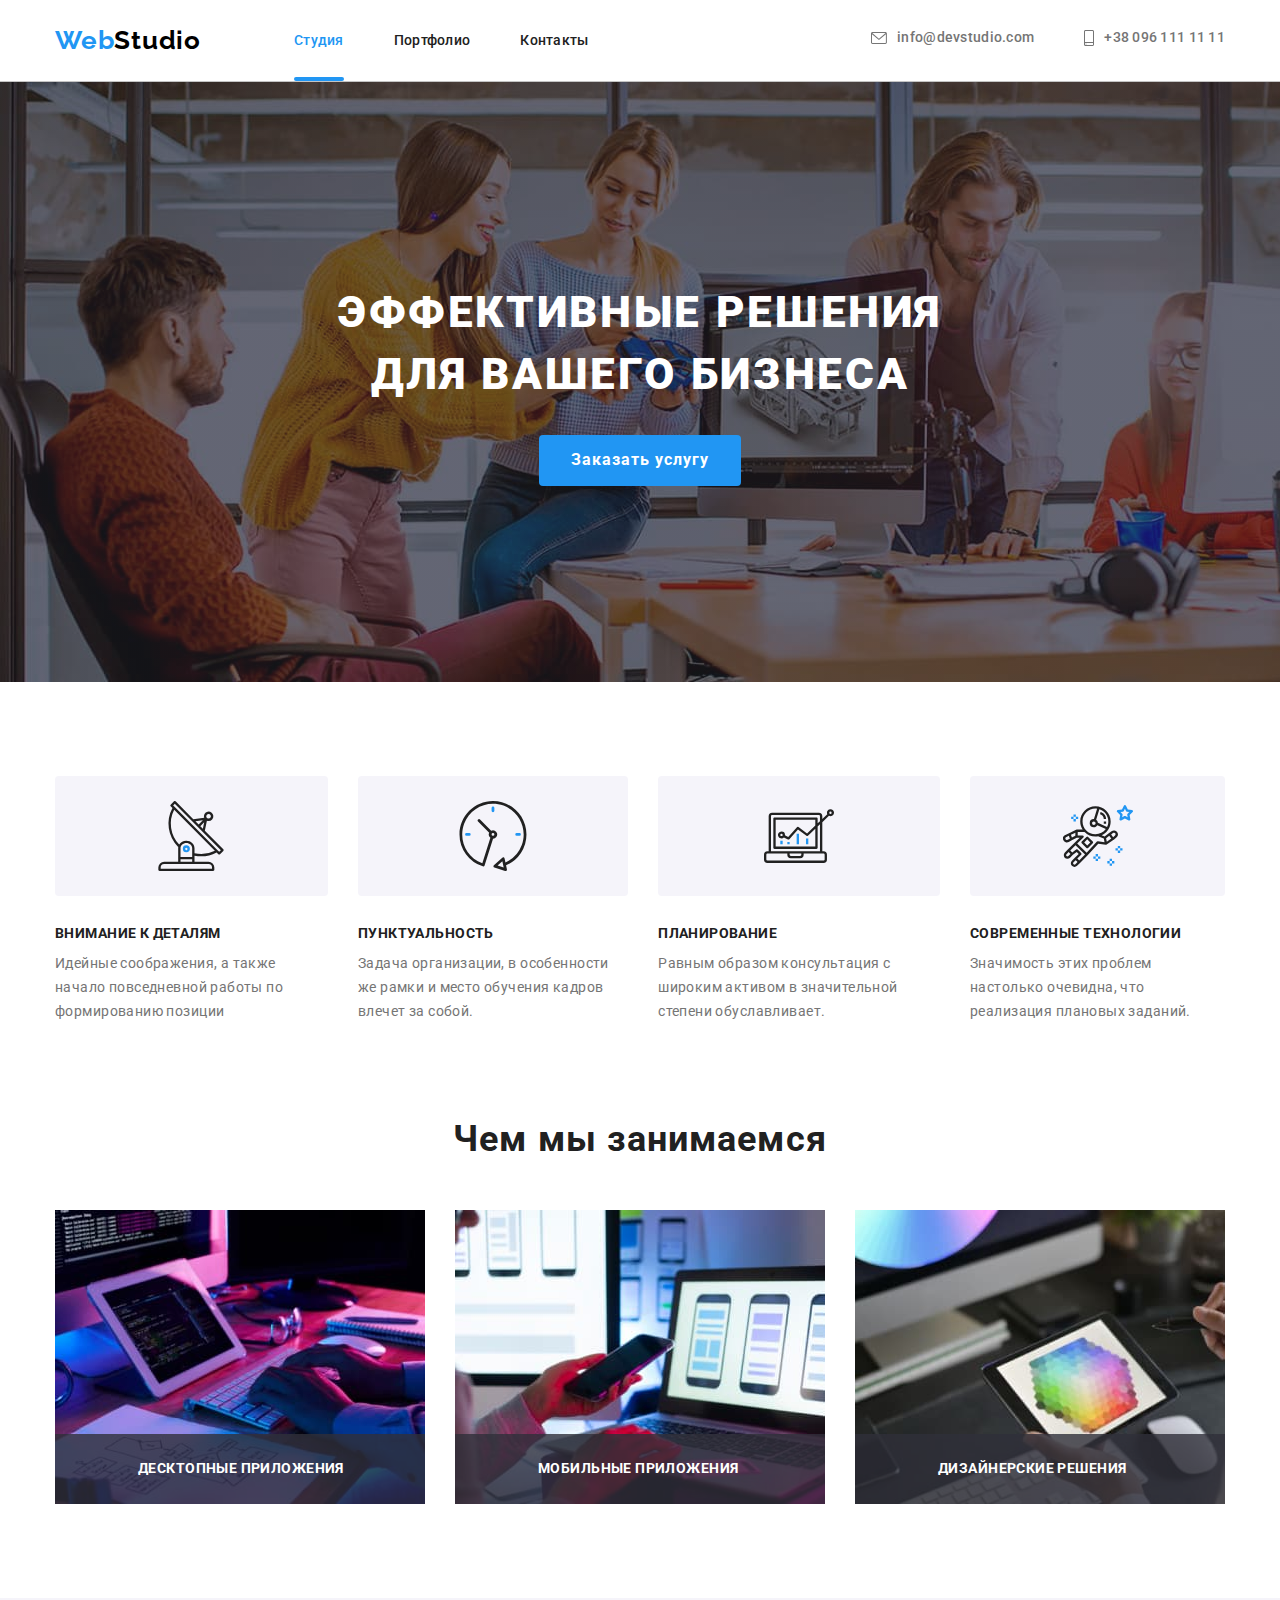
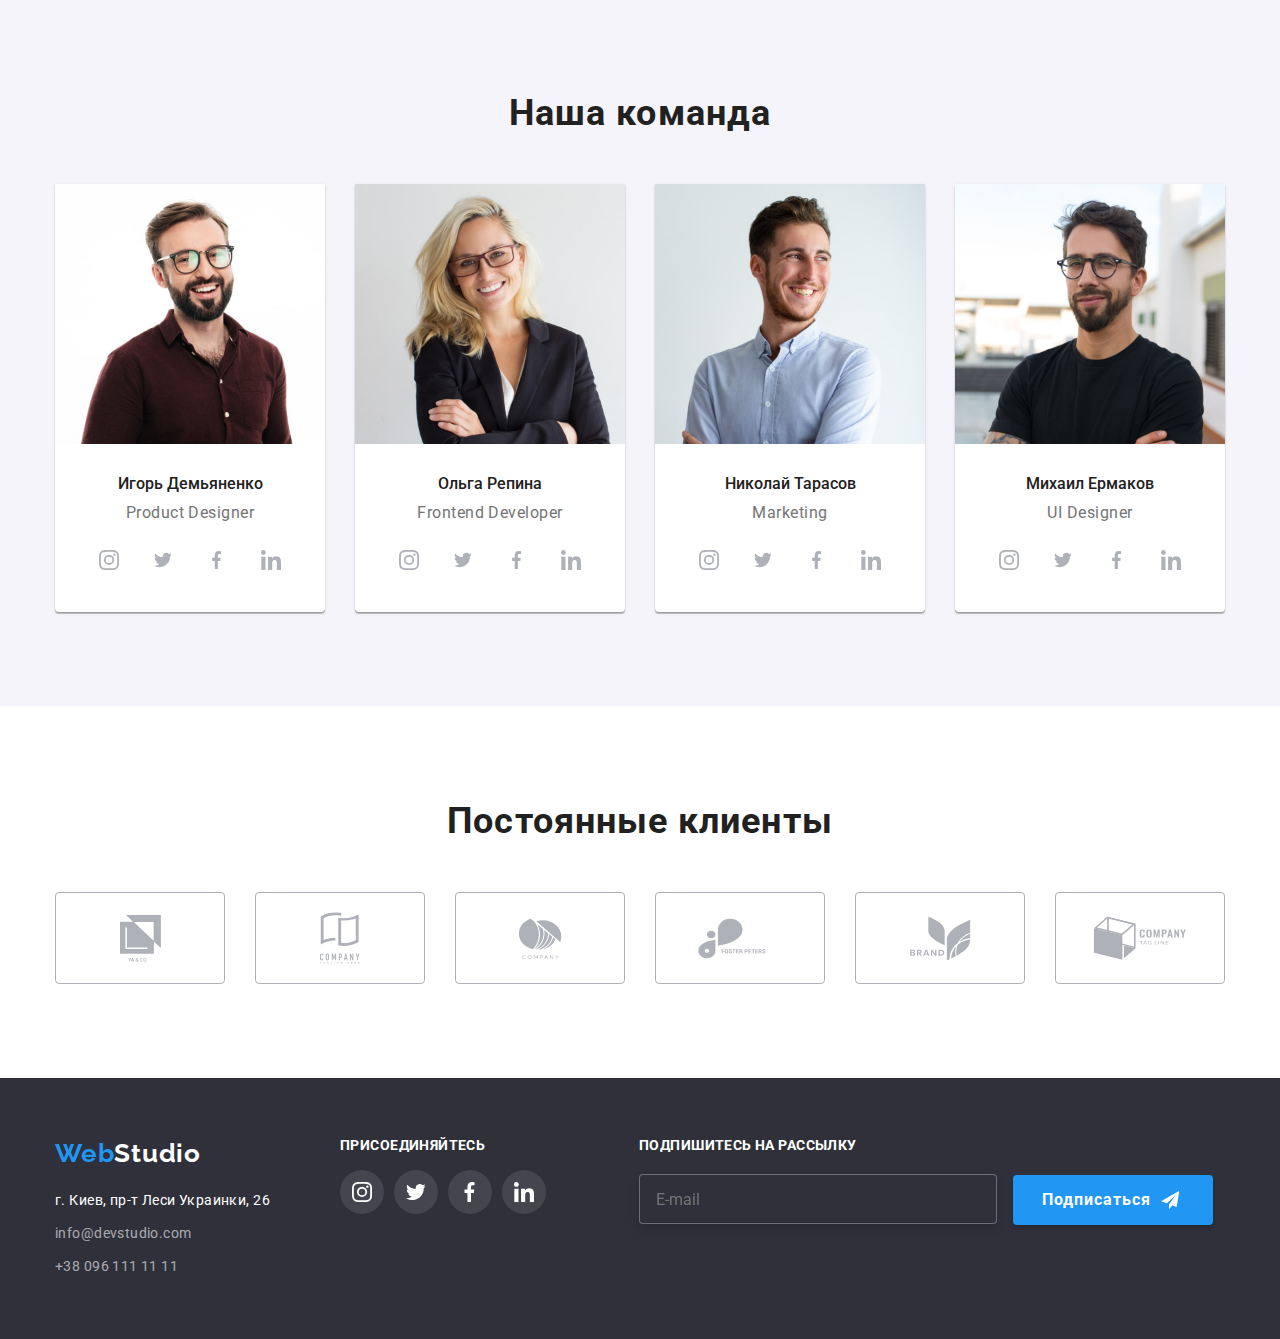
==== index.html @ 7c40c15c "1" ====
<!DOCTYPE html>
<html lang="ru">
  <head>
    <meta charset="UTF-8" />
    <meta http-equiv="X-UA-Compatible" content="IE=edge" />
    <meta name="viewport" content="width=device-width, initial-scale=1.0" />
    <title>WebStudio</title>
    <link rel="preconnect" href="https://fonts.googleapis.com" />
    <link rel="preconnect" href="https://fonts.gstatic.com" crossorigin />
    <link
      href="https://fonts.googleapis.com/css2?family=Montserrat:wght@400;700&family=Raleway:wght@700&family=Roboto:wght@400;500;700;900&display=swap"
      rel="stylesheet"
    />
    <link
      rel="stylesheet"
      href="https://cdnjs.cloudflare.com/ajax/libs/modern-normalize/1.1.0/modern-normalize.min.css"
    />
    <link rel="stylesheet" href="./css/main.min.css" />
  </head>
  <body>
    <header class="header">
      <div class="container nav">
        <nav class="header-nav">
          <a class="header__logotype link" href="./"><span class="header__logo">Web</span>Studio</a>
          <ul class="header-nav__list list">
            <li class="header-nav__item">
              <a class="header-nav__link link underline" href="">Студия</a>
            </li>
            <li class="header-nav__item">
              <a class="header-nav__link link" href="./portfolio.html">Портфолио</a>
            </li>
            <li class="header-nav__item">
              <a class="header-nav__link link" href="">Контакты</a>
            </li>
          </ul>
        </nav>
        <ul class="header__list list">
          <li class="header__item">
            <a class="header__contact link" href="mailto:info@devstudio.com">
              <svg class="header__icon-envelope">
                <use href="./images/icons.svg#envelope"></use>
              </svg>
              info@devstudio.com</a
            >
          </li>
          <li class="header__item">
            <a class="header__contact link" href="tel:+380961111111">
              <svg class="header__icon-smartphone">
                <use href="images/icons.svg#smartphone"></use>
              </svg>
              +38 096 111 11 11</a
            >
          </li>
        </ul>
      </div>
    </header>
    <main>
      <!-------------------hero--------------------->

      <section class="hero">
        <div class="container">
        <h1 class="hero__title">Эффективные решения <br />для вашего бизнеса</h1>
        <button class="hero__btn" data-modal-open type="button">Заказать услугу</button>
        </div>
      </section>
      <!-------------------features--------------------->

      <section class="features">
        <div class="container">
          <ul class="features__list list">
            <li class="features__item antenna-icon">
              <h3 class="features__title">Внимание к деталям</h3>
              <p class="features__text">
                Идейные соображения, а также начало повседневной работы по формированию позиции
              </p>
            </li>
            <li class="features__item clock-icon">
              <h3 class="features__title">Пунктуальность</h3>
              <p class="features__text">
                Задача организации, в особенности же рамки и место обучения кадров влечет за собой.
              </p>
            </li>
            <li class="features__item diagram-icon">
              <h3 class="features__title">Планирование</h3>
              <p class="features__text">
                Равным образом консультация с широким активом в значительной степени обуславливает.
              </p>
            </li>
            <li class="features__item astronaut-icon">
              <h3 class="features__title">Современные технологии</h3>
              <p class="features__text">
                Значимость этих проблем настолько очевидна, что реализация плановых заданий.
              </p>
            </li>
          </ul>
        </div>
      </section>
      <!-------------------work--------------------->

      <section class="work">
        <div class="container">
          <h2 class="work__title">Чем мы занимаемся</h2>
          <ul class="work__list list">
            <li class="work__item">
              <div class="work__item-img">
                <img class="work__img" src="images/work-img1.jpg" alt="ПК" width="370" />
                <p class="work__text">Десктопные приложения</p>
              </div>
            </li>
            <li class="work__item">
              <div class="work__item-img">
                <img class="work__img" src="images/work-img2.jpg" alt="Телефон" width="370" />
                <p class="work__text">Мобильные приложения</p>
              </div>
            </li>
            <li class="work__item">
              <div class="work__item-img">
                <img class="work__img" src="images/work-img3.jpg" alt="Планшет" width="370" />
                <p class="work__text">Дизайнерские решения</p>
              </div>
            </li>
          </ul>
        </div>
      </section>
      <!-------------------comand--------------------->

      <section class="comand">
        <div class="container">
          <h2 class="comand__title">Наша команда</h2>
          <ul class="comand__list list">
            <li class="comand__item">
              <img
                class="comand__img"
                src="images/comand-img1.jpg"
                alt=" Фото Игорь Демьяненко"
                width="270"
                height="260"
              />
              <div class="comand-title__man-text">
                <h3 class="comand__title-man">Игорь Демьяненко</h3>
                <p class="comand__text">Product Designer</p>
              </div>
              <ul class="comand-social__list list">
                <li class="comand-social__item">
                  <a class="comand-social__link" href="">
                    <svg class="comand-social__icon" width="20px" height="20px">
                      <use href="images/icons.svg#instagram"></use>
                    </svg>
                  </a>
                </li>
                <li class="comand-social__item">
                  <a class="comand-social__link" href="">
                    <svg class="comand-social__icon" width="20px" height="16px">
                      <use href="images/icons.svg#twitter"></use>
                    </svg>
                  </a>
                </li>
                <li class="comand-social__item">
                  <a class="comand-social__link" href="">
                    <svg class="comand-social__icon" width="10px" height="20px">
                      <use href="images/icons.svg#facebook"></use>
                    </svg>
                  </a>
                </li>
                <li class="comand-social__item">
                  <a class="comand-social__link" href="">
                    <svg class="comand-social__icon" width="20px" height="20px">
                      <use href="images/icons.svg#linkedin"></use>
                    </svg>
                  </a>
                </li>
              </ul>
            </li>
            <li class="comand__item">
              <img
                class="comand__img"
                src="images/comand-img2.jpg"
                alt=" Фото Ольга Репина"
                width="270"
                height="260"
              />
              <div class="comand-title__man-text">
                <h3 class="comand__title-man">Ольга Репина</h3>
                <p class="comand__text">Frontend Developer</p>
              </div>
              <ul class="comand-social__list list">
                <li class="comand-social__item">
                  <a class="comand-social__link" href="">
                    <svg class="social__icon" width="20px" height="20px">
                      <use href="images/icons.svg#instagram"></use>
                    </svg>
                  </a>
                </li>
                <li class="comand-social__item">
                  <a class="comand-social__link" href="">
                    <svg class="comand-social__icon" width="20px" height="16px">
                      <use href="images/icons.svg#twitter"></use>
                    </svg>
                  </a>
                </li>
                <li class="comand-social__item">
                  <a class="comand-social__link" href="">
                    <svg class="comand-social__icon" width="10px" height="20px">
                      <use href="images/icons.svg#facebook"></use>
                    </svg>
                  </a>
                </li>
                <li class="comand-social__item">
                  <a class="comand-social__link" href="">
                    <svg class="comand-social__icon" width="20px" height="20px">
                      <use href="images/icons.svg#linkedin"></use>
                    </svg>
                  </a>
                </li>
              </ul>
            </li>
            <li class="comand__item">
              <img
                class="comand__img"
                src="images/comand-img3.jpg"
                alt=" Фото Николай Тарасов"
                width="270"
                height="260"
              />
              <div class="comand-title__man-text">
                <h3 class="comand__title-man">Николай Тарасов</h3>
                <p class="comand__text">Marketing</p>
              </div>
              <ul class="comand-social__list list">
                <li class="comand-social__item">
                  <a class="comand-social__link" href="">
                    <svg class="social__icon" width="20px" height="20px">
                      <use href="images/icons.svg#instagram"></use>
                    </svg>
                  </a>
                </li>
                <li class="comand-social__item">
                  <a class="comand-social__link" href="">
                    <svg class="comand-social__icon" width="20px" height="16px">
                      <use href="images/icons.svg#twitter"></use>
                    </svg>
                  </a>
                </li>
                <li class="comand-social__item">
                  <a class="comand-social__link" href="">
                    <svg class="comand-social__icon" width="10px" height="20px">
                      <use href="images/icons.svg#facebook"></use>
                    </svg>
                  </a>
                </li>
                <li class="comand-social__item">
                  <a class="comand-social__link" href="">
                    <svg class="comand-social__icon" width="20px" height="20px">
                      <use href="images/icons.svg#linkedin"></use>
                    </svg>
                  </a>
                </li>
              </ul>
            </li>
            <li class="comand__item">
              <img
                class="comand__img"
                src="images/comand-img4.jpg"
                alt=" Фото Михаил Ермаков"
                width="270"
                height="260"
              />
              <div class="comand-title__man-text">
                <h3 class="comand__title-man">Михаил Ермаков</h3>
                <p class="comand__text">UI Designer</p>
              </div>
              <ul class="comand-social__list list">
                <li class="comand-social__item">
                  <a class="comand-social__link" href="">
                    <svg class="comand-social__icon" width="20px" height="20px">
                      <use href="images/icons.svg#instagram"></use>
                    </svg>
                  </a>
                </li>
                <li class="comand-social__item">
                  <a class="comand-social__link" href="">
                    <svg class="comand-social__icon" width="20px" height="16px">
                      <use href="images/icons.svg#twitter"></use>
                    </svg>
                  </a>
                </li>
                <li class="comand-social__item">
                  <a class="comand-social__link" href="">
                    <svg class="comand-social__icon" width="10px" height="20px">
                      <use href="images/icons.svg#facebook"></use>
                    </svg>
                  </a>
                </li>
                <li class="comand-social__item">
                  <a class="comand-social__link" href="">
                    <svg class="comand-social__icon" width="20px" height="20px">
                      <use href="images/icons.svg#linkedin"></use>
                    </svg>
                  </a>
                </li>
              </ul>
            </li>
          </ul>
        </div>
      </section>
      <!-------------------clients--------------------->

      <section class="clients">
        <div class="container">
          <h2 class="clients__title">Постоянные клиенты</h2>
          <ul class="clients__list list">
            <li class="clients__item">
              <a class="clients__link" href="">
                <svg class="clients__icon" width="41px" height="47px">
                  <use href="images/icons.svg#group1"></use>
                </svg>
              </a>
            </li>
            <li class="clients__item">
              <a class="clients__link" href="">
                <svg class="clients__icon" width="40px" height="52px">
                  <use href="images/icons.svg#group2"></use>
                </svg>
              </a>
            </li>
            <li class="clients__item">
              <a class="clients__link" href="">
                <svg class="clients__icon" width="44px" height="41px">
                  <use href="images/icons.svg#group3"></use>
                </svg>
              </a>
            </li>
            <li class="clients__item">
              <a class="clients__link" href="">
                <svg class="clients__icon" width="84px" height="41px">
                  <use href="images/icons.svg#group4"></use>
                </svg>
              </a>
            </li>
            <li class="clients__item">
              <a class="clients__link" href="">
                <svg class="clients__icon" width="63px" height="45px">
                  <use href="images/icons.svg#group5"></use>
                </svg>
              </a>
            </li>
            <li class="clients__item">
              <a class="clients__link" href="">
                <svg class="clients__icon" width="94px" height="44px">
                  <use href="images/icons.svg#group6"></use>
                </svg>
              </a>
            </li>
          </ul>
        </div>
      </section>
      <!-------------------backdrop--------------------->

      <div class="backdrop is-hidden" data-modal>
        <div class="modal">
          <button class="modal__btn" data-modal-close>
            <svg class="modal__svg" width="11px" height="11px">
              <use href="./images/icons.svg#Vector"></use>
            </svg>
          </button>
          <h2 class="form__title">Оставьте свои данные, мы вам перезвоним</h2>
          <form class="form" autocomplete="off">
           <div class="form__name"> <label class="form__field">
              <span class="form__word">Имя</span>
              <svg class="form__svg" width="18px" height="18px">
                <use href="./images/icons.svg#person-black"></use>
              </svg>
              <input type="email" class="form__input" name="name" />
            </label></div>

            <div class="form__phone"><label class="form__field">
              <span class="form__word">Телефон</span>
              <svg class="form__svg" width="18px" height="18px">
                <use href="./images/icons.svg#phone-black"></use>
              </svg>
              <input type="tel" class="form__input" name="phone-number" />
            </label></div>
            <div class="form__mail"><label class="form__field">
              <span class="form__word">Почта</span>
              <svg class="form__svg" width="18px" height="18px">
                <use href="./images/icons.svg#email-black"></use>
              </svg>
              <input type="email" class="form__input" name="mail" />
            </label></div>
            <div class="form__coment">
            <label class="form__field">
              <span class="form__word">Коментарий</span>
              <textarea
                name="feedback"
                class="form__textarea"
                placeholder="Введите текст"
              ></textarea></div>
            </label>
            <div class="checkbox__block">
              <label class="form__checkbox">
                <input class="checkbox" type="checkbox" name="terms" value="treaty" />
                <span class="checkbox__icon">
                  <svg class="checkbox__svg" width="16px" height="15px">
                    <use href="./images/icons.svg#icon-check"></use>
                  </svg>
                </span>
                Соглашаюсь с рассылкой и принимаю
              </label>
              <a href="" class="checkbox__link"> Условия договора</a>
            </div>

            <button type="submit" class="form__submit">Отправить</button>
          </form>
        </div>
      </div>
    </main>
    <!-------------------footer--------------------->

    <footer class="footer">
      <div class="container footer-social">
        <div>
          <a class="footer__logotype link" href="/"><span class="footer__logo">Web</span>Studio</a>
          <address class="footer__adress">г. Киев, пр-т Леси Украинки, 26</address>
          <ul class="footer__list list">
            <li class="footer__item">
              <a class="footer__contact link" href="mailto:info@devstudio.com">info@devstudio.com</a>
            </li>
            <li class="footer__item">
              <a class="footer__contact link" href="tel:+380961111111">+38 096 111 11 11</a>
            </li>
          </ul>
        </div>
        <div class="footer-social__icons">
          <h3 class="footer-social__title">Присоединяйтесь</h3>
          <ul class="footer-social__list list">
            <li class="footer-social__item">
              <a class="footer-social__link" href="">
                <svg class="footer-social__icon" width="20px" height="20px">
                  <use href="images/icons.svg#instagram"></use>
                </svg>
              </a>
            </li>
            <li class="footer-social__item">
              <a class="footer-social__link" href="">
                <svg class="footer-social__icon" width="20px" height="20px">
                  <use href="images/icons.svg#twitter"></use>
                </svg>
              </a>
            </li>
            <li class="footer-social__item">
              <a class="footer-social__link" href="">
                <svg class="footer-social__icon" width="20px" height="20px">
                  <use href="images/icons.svg#facebook"></use>
                </svg>
              </a>
            </li>
            <li class="footer-social__item">
              <a class="footer-social__link" href="">
                <svg class="footer-social__icon" width="20px" height="20px">
                  <use href="images/icons.svg#linkedin"></use>
                </svg>
              </a>
            </li>
          </ul>
        </div>
        <div class="send">
          <h3 class="send__title">Подпишитесь на рассылку</h3>
          <lable class="send__form">
            <input class="send__mail" type="email" name="mail" placeholder="E-mail">
          </lable>
          <button type="subscribe" class="send__btn">Подписаться <svg class="send__icon" width = 24px height = 24px><use href="./images/icons.svg#icon-send"></use></svg></button>
        </div>
        
      </div>
    </footer>
    <script src="./js/modal.js"></script>
  </body>
</html>
---- css/main.min.css ----
body{font-family:roboto, sans-serif;color:#757575;background-color:#fff;font-style:normal}.container{width:1200px;padding-left:15px;padding-right:15px;margin-left:auto;margin-right:auto}.header__logotype{text-decoration:none;font-family:Raleway;font-weight:700;font-size:26px;line-height:1.2;letter-spacing:0.03em;margin-right:93px;color:#000000}.header__logotype:hover,.header__logotype:focus{color:#2196f3;-webkit-transition:color 250ms cubic-bezier(0.4, 0, 0.2, 1);transition:color 250ms cubic-bezier(0.4, 0, 0.2, 1)}.header__logo{color:#2196f3}.header{padding:25px 0;background-color:#fff;border-bottom-width:1px;border-bottom-style:solid;border-bottom-color:#c4c4c4}.header__item+.header__item{margin-left:50px}.nav{display:-webkit-box;display:-ms-flexbox;display:flex;-webkit-box-align:center;-ms-flex-align:center;align-items:center}.header-nav{display:-webkit-box;display:-ms-flexbox;display:flex;-webkit-box-align:center;-ms-flex-align:center;align-items:center}.header-nav__list{display:-webkit-box;display:-ms-flexbox;display:flex;margin-left:auto;margin-top:0;margin-bottom:0;padding:0;list-style:none}.header-nav__item+.header-nav__item{margin-left:50px}.header__list{display:-webkit-box;display:-ms-flexbox;display:flex;margin-left:auto;margin-top:0;margin-bottom:0;padding:0;list-style:none}.header-nav__link{position:relative;padding-top:32px;padding-bottom:33px;text-decoration:none;font-style:normal;font-weight:500;font-size:14px;line-height:1.14;letter-spacing:0.02em;color:#212121;-webkit-transition:250ms cubic-bezier(0.4, 0, 0.2, 1);transition:250ms cubic-bezier(0.4, 0, 0.2, 1)}.header-nav__link:hover,.header-nav__link:focus{color:#2196f3;-webkit-transition:color 250ms cubic-bezier(0.4, 0, 0.2, 1);transition:color 250ms cubic-bezier(0.4, 0, 0.2, 1)}.underline{color:#2196f3}.underline::after{position:absolute;bottom:0;content:'';display:block;width:100%;height:4px;border-radius:2px;background-color:#2196f3}.header__contact{display:-webkit-inline-box;display:-ms-inline-flexbox;display:inline-flex;-webkit-box-align:center;-ms-flex-align:center;align-items:center;text-decoration:none;font-style:normal;font-weight:500;font-size:14px;line-height:1.14;letter-spacing:0.02em;color:#757575}.header__contact:hover,.header__contact:focus{color:#2196f3;-webkit-transition:color 250ms cubic-bezier(0.4, 0, 0.2, 1);transition:color 250ms cubic-bezier(0.4, 0, 0.2, 1)}.header__icon-envelope{width:16px;height:12px;margin-right:10px;fill:currentColor}.header__icon-smartphone{width:10px;height:16px;margin-right:10px;fill:currentColor}.hero{padding:200px 0;text-align:center;max-width:1600px;height:600px;margin-right:auto;margin-left:auto;background-image:-webkit-gradient(linear, left top, left bottom, from(rgba(47,48,58,0.4)), to(rgba(47,48,58,0.4))),url(../images/overlay.jpg);background-image:linear-gradient(rgba(47,48,58,0.4), rgba(47,48,58,0.4)),url(../images/overlay.jpg);background-color:#c4c4c4}.hero__title{margin-top:0;margin-bottom:0;font-weight:900;font-size:44px;line-height:1.4;letter-spacing:0.06em;text-transform:uppercase;color:#fff}.hero__btn{margin-top:30px;padding:10px 32px;border:none;border-radius:4px;font-family:inherit;font-style:normal;font-weight:700;font-size:16px;line-height:1.9;letter-spacing:0.06em;cursor:pointer;background-color:#2196f3;color:#fff}.features{margin-top:0;margin-bottom:0;padding-top:94px}.features__list{display:-webkit-box;display:-ms-flexbox;display:flex;margin:0;padding:0;list-style:none}.features__item+.features__item{margin-left:30px}.features__item::before{content:'';display:block;height:120px;margin-bottom:30px;background:#f5f4fa;border-radius:4px;background-repeat:no-repeat;background-position:center}.antenna-icon::before{background-image:url("../images/antenna.svg")}.clock-icon::before{background-image:url("../images/clock.svg")}.diagram-icon::before{background-image:url("../images/diagram.svg")}.astronaut-icon::before{background-image:url("../images/astronaut.svg")}.features__title{margin:0;font-weight:700;font-size:14px;line-height:1.14;letter-spacing:0.03em;text-transform:uppercase;color:#212121}.features__text{margin-bottom:0;margin-top:10px;font-weight:400;font-size:14px;line-height:1.7;letter-spacing:0.03em;color:#757575}.work{margin-top:0px;margin-bottom:0px;padding-top:94px;padding-bottom:94px}.work__title{margin-top:0;margin-bottom:50px;font-style:normal;font-weight:700;font-size:36px;line-height:1.17;text-align:center;letter-spacing:0.03em;color:#212121}.work__list{display:-webkit-box;display:-ms-flexbox;display:flex;margin:0;padding:0;list-style:none}.work__item+.work__item{margin-left:30px}.work__item-img{position:relative}.work__item-img::before{position:absolute;content:'';display:inline-block;width:100%;height:70px;bottom:0;background-color:rgba(47,48,58,0.8)}.work__text{position:absolute;margin:0;bottom:27px;left:83px;font-style:normal;font-weight:700;font-size:14px;line-height:1.1;text-align:center;letter-spacing:0.03em;text-transform:uppercase;color:#fff}.work__img{display:block}.comand{margin-top:0px;margin-bottom:0;padding:94px 0 94px 0;background-color:#f5f4fa}.comand__title{margin-top:0;margin-bottom:0;font-style:normal;font-weight:700;font-size:36px;line-height:1.17;text-align:center;letter-spacing:0.03em;color:#212121}.comand__list{display:-webkit-box;display:-ms-flexbox;display:flex;margin-top:50px;margin-bottom:0;padding-left:0;text-align:center;list-style:none}.comand__item{background:#fff;-webkit-box-shadow:0px 1px 3px rgba(0,0,0,0.12),0px 1px 1px rgba(0,0,0,0.14),0px 2px 1px rgba(0,0,0,0.2);box-shadow:0px 1px 3px rgba(0,0,0,0.12),0px 1px 1px rgba(0,0,0,0.14),0px 2px 1px rgba(0,0,0,0.2);border-radius:0px 0px 4px 4px}.comand__item+.comand__item{margin-left:30px}.comand-title__man-text{padding-top:30px;padding-bottom:0}.comand__img{display:block}.comand__title-man{margin-top:0;margin-bottom:0;font-style:normal;font-weight:500;font-size:16px;line-height:1.2;letter-spacing:0.03e;color:#212121}.comand__text{margin-top:10px;margin-bottom:0;font-style:normal;font-weight:400;font-size:16px;line-height:1.2;letter-spacing:0.03em;color:#757575}.comand-social__list{list-style:none;display:-webkit-box;display:-ms-flexbox;display:flex;-webkit-box-pack:center;-ms-flex-pack:center;justify-content:center;padding-top:16px;padding-bottom:30px;padding-left:0}.comand-social__link{text-decoration:none;display:-webkit-box;display:-ms-flexbox;display:flex;-webkit-box-pack:center;-ms-flex-pack:center;justify-content:center;-webkit-box-align:center;-ms-flex-align:center;align-items:center;border-radius:50%;fill:#afb1b8;background-color:#fff;width:44px;height:44px;-webkit-transition:fill 250ms cubic-bezier(0.4, 0, 0.2, 1),background-color 250ms cubic-bezier(0.4, 0, 0.2, 1);transition:fill 250ms cubic-bezier(0.4, 0, 0.2, 1),background-color 250ms cubic-bezier(0.4, 0, 0.2, 1)}.comand-social__link:hover,.comand-social__link:focus{fill:#fff;background-color:#2196f3;-webkit-transition:fill 250ms cubic-bezier(0.4, 0, 0.2, 1),background-color 250ms cubic-bezier(0.4, 0, 0.2, 1);transition:fill 250ms cubic-bezier(0.4, 0, 0.2, 1),background-color 250ms cubic-bezier(0.4, 0, 0.2, 1)}.comand-social__icon{-webkit-transition:fill 250ms cubic-bezier(0.4, 0, 0.2, 1),background-color 250ms cubic-bezier(0.4, 0, 0.2, 1);transition:fill 250ms cubic-bezier(0.4, 0, 0.2, 1),background-color 250ms cubic-bezier(0.4, 0, 0.2, 1)}.comand-social__item+.comand-social__item{margin-left:10px}.clients{padding-top:94px;padding-bottom:94px}.clients__title{margin:0;font-style:normal;font-weight:700;font-size:36px;line-height:1.17;text-align:center;letter-spacing:0.03em;color:#212121}.clients__list{list-style:none;display:-webkit-box;display:-ms-flexbox;display:flex;-webkit-box-pack:center;-ms-flex-pack:center;justify-content:center;-webkit-box-align:center;-ms-flex-align:center;align-items:center;padding-left:0;margin-top:50px;margin-bottom:0}.clients__link{display:-webkit-box;display:-ms-flexbox;display:flex;-webkit-box-align:center;-ms-flex-align:center;align-items:center;-webkit-box-pack:center;-ms-flex-pack:center;justify-content:center;width:170px;height:92px;border:1px solid #afb1b8;border-radius:4px;fill:#afb1b8;-webkit-transition:fill 250ms cubic-bezier(0.4, 0, 0.2, 1),background-color 250ms cubic-bezier(0.4, 0, 0.2, 1);transition:fill 250ms cubic-bezier(0.4, 0, 0.2, 1),background-color 250ms cubic-bezier(0.4, 0, 0.2, 1)}.clients__link:hover,.clients__link:focus{border:1px solid #2196f3;fill:#2196f3;-webkit-transition:fill 250ms cubic-bezier(0.4, 0, 0.2, 1);transition:fill 250ms cubic-bezier(0.4, 0, 0.2, 1)}.clients__item+.clients__item{margin-left:30px}.clients__icon{-webkit-transition:fill 250ms cubic-bezier(0.4, 0, 0.2, 1),background-color 250ms cubic-bezier(0.4, 0, 0.2, 1);transition:fill 250ms cubic-bezier(0.4, 0, 0.2, 1),background-color 250ms cubic-bezier(0.4, 0, 0.2, 1)}.backdrop{position:fixed;top:0;left:0;-webkit-transition:opacity 250ms cubic-bezier(0.4, 0, 0.2, 1),-webkit-transform 250ms cubic-bezier(0.4, 0, 0.2, 1);transition:opacity 250ms cubic-bezier(0.4, 0, 0.2, 1),-webkit-transform 250ms cubic-bezier(0.4, 0, 0.2, 1);transition:opacity 250ms cubic-bezier(0.4, 0, 0.2, 1),transform 250ms cubic-bezier(0.4, 0, 0.2, 1);transition:opacity 250ms cubic-bezier(0.4, 0, 0.2, 1),transform 250ms cubic-bezier(0.4, 0, 0.2, 1),-webkit-transform 250ms cubic-bezier(0.4, 0, 0.2, 1);width:100%;height:100%;background-color:rgba(0,0,0,0.2)}.backdrop.is-hidden{opacity:0;pointer-events:none}.modal{display:block;position:absolute;top:50%;left:50%;-webkit-transform:translate(-50%, -50%);transform:translate(-50%, -50%);width:528px;height:581px;background-color:#fff;-webkit-box-shadow:0px 1px 3px rgba(0,0,0,0.12),0px 1px 1px rgba(0,0,0,0.14),0px 2px 1px rgba(0,0,0,0.2);box-shadow:0px 1px 3px rgba(0,0,0,0.12),0px 1px 1px rgba(0,0,0,0.14),0px 2px 1px rgba(0,0,0,0.2);border-radius:4px}.modal__btn{display:block;width:30px;height:30px;margin-top:8px;margin-right:8px;margin-left:auto;background-color:#fff;border-radius:50%;border:1px solid rgba(0,0,0,0.1);cursor:pointer}.modal__svg{background-image:url(../images/Vector.svg);background-size:cover}.modal__svg:hover,.modal__btn:hover,.modal__btn:focus{fill:#2196f3;-webkit-transition:fill 250ms cubic-bezier(0.4, 0, 0.2, 1);transition:fill 250ms cubic-bezier(0.4, 0, 0.2, 1)}.form__title{margin-top:2px;margin-bottom:12px;font-weight:700;font-size:20px;line-height:23px;text-align:center;letter-spacing:0.03em;color:#212121}.form__name,.form__phone,.form__mail{margin-right:40px;margin-bottom:10px;margin-left:40px}.form__coment{margin-right:40px;margin-bottom:20px;margin-left:40px}.form__svg{position:absolute;left:12px;top:50%}.form__field{position:relative;display:-webkit-box;display:-ms-flexbox;display:flex;-webkit-box-orient:vertical;-webkit-box-direction:normal;-ms-flex-direction:column;flex-direction:column}.form__field:focus-within>.form__svg{fill:#2196f3;-webkit-transition:fill 250ms cubic-bezier(0.4, 0, 0.2, 1);transition:fill 250ms cubic-bezier(0.4, 0, 0.2, 1)}.form__field:hover>.form__svg{fill:#2196f3;-webkit-transition:fill 250ms cubic-bezier(0.4, 0, 0.2, 1);transition:fill 250ms cubic-bezier(0.4, 0, 0.2, 1)}.form__word{margin-bottom:4px;font-weight:400;font-size:12px;line-height:1.17;letter-spacing:0.01em;color:#757575}.form__input{height:40px;padding-left:42px;border:1px solid rgba(33,33,33,0.2);border-radius:4px;cursor:pointer;-webkit-transition:border 250ms cubic-bezier(0.4, 0, 0.2, 1);transition:border 250ms cubic-bezier(0.4, 0, 0.2, 1)}.form__input:hover{border:1px solid #2196f3;-webkit-transition:border 250ms cubic-bezier(0.4, 0, 0.2, 1);transition:border 250ms cubic-bezier(0.4, 0, 0.2, 1)}.form__textarea{height:120px;padding:12px 16px;border:1px solid rgba(33,33,33,0.2);border-radius:4px;resize:none}.form__textarea:hover{border:1px solid #2196f3;-webkit-transition:border 250ms cubic-bezier(0.4, 0, 0.2, 1);transition:border 250ms cubic-bezier(0.4, 0, 0.2, 1)}.checkbox__block{display:-webkit-inline-box;display:-ms-inline-flexbox;display:inline-flex;-webkit-box-align:center;-ms-flex-align:center;align-items:center}.checkbox{position:absolute;width:1px;height:1px;margin:-1px;border:0;padding:0;clip:rect(0 0 0 0);overflow:hidden}.checkbox__icon{position:relative;display:-webkit-inline-box;display:-ms-inline-flexbox;display:inline-flex;width:16px;height:15px;margin-left:54px;margin-right:7px;border:2px solid var(--title-text-color);border-radius:2px}.checkbox__svg{position:absolute;top:-2px;right:-2px}.form__checkbox{display:-webkit-inline-box;display:-ms-inline-flexbox;display:inline-flex;-webkit-box-align:center;-ms-flex-align:center;align-items:center;font-weight:400;font-size:14px;line-height:1.71;letter-spacing:0.03em;cursor:pointer;color:#757575}.checkbox__icon{position:relative;display:-webkit-inline-box;display:-ms-inline-flexbox;display:inline-flex;width:16px;height:15px;margin-left:54px;margin-right:7px;border:2px solid #212121;border-radius:2px}.checkbox:checked+.checkbox__icon{border-color:#2196f3;background-color:#2196f3;background-origin:padding-box}.checkbox__link{color:#2196f3;cursor:pointer;font-weight:400;font-size:14px;line-height:1.17;letter-spacing:0.03em}.form__submit{display:block;margin-top:30px;margin-left:auto;margin-right:auto;width:200px;height:50px;color:#fff;background:#188ce8;border:none;-webkit-box-shadow:0px 4px 4px rgba(0,0,0,0.15);box-shadow:0px 4px 4px rgba(0,0,0,0.15);border-radius:4px;cursor:pointer}.footer{padding-top:60px;padding-bottom:60px;background-color:#2f303a}.footer__logo{color:#2196f3}.footer__adress{margin-top:20px;margin-bottom:0;font-style:normal;font-weight:400;font-size:14px;line-height:1.7;letter-spacing:0.03em;color:#fff}.footer__logotype{text-decoration:none;margin-top:60px;margin-bottom:0;font-family:Raleway;font-weight:700;font-size:26px;line-height:1.2;letter-spacing:0.03em;color:#fff}.footer__logotype:hover,.footer__logotype:focus{color:#2196f3;-webkit-transition:color 250ms cubic-bezier(0.4, 0, 0.2, 1);transition:color 250ms cubic-bezier(0.4, 0, 0.2, 1)}.footer__contact{text-decoration:none;font-style:normal;font-weight:400;font-size:14px;line-height:1.7;letter-spacing:0.03em;color:rgba(255,255,255,0.6)}.footer__contact:hover,.footer__contact:focus{color:#2196f3;-webkit-transition:color 250ms cubic-bezier(0.4, 0, 0.2, 1);transition:color 250ms cubic-bezier(0.4, 0, 0.2, 1)}.footer__list{list-style:none;margin:0;padding-left:0}.footer__item{margin-top:9px;margin-bottom:0}.footer-social{display:-webkit-box;display:-ms-flexbox;display:flex}.footer-social__icons{margin-left:70px}.footer-social__title{margin-top:0;margin-bottom:0;font-style:normal;font-weight:700;font-size:14px;line-height:1.14;letter-spacing:0.03em;text-transform:uppercase;color:#fff}.footer-social__list{list-style:none;display:-webkit-box;display:-ms-flexbox;display:flex;-webkit-box-pack:center;-ms-flex-pack:center;justify-content:center;padding-left:0}.footer-social__link{display:-webkit-box;display:-ms-flexbox;display:flex;-webkit-box-align:center;-ms-flex-align:center;align-items:center;-webkit-box-pack:center;-ms-flex-pack:center;justify-content:center;width:44px;height:44px;padding-left:0;border-radius:50%;fill:#fff;background-color:rgba(255,255,255,0.1)}.footer-social__link:hover,.footer-social__link:focus{background-color:#2196f3;-webkit-transition:background-color 250ms cubic-bezier(0.4, 0, 0.2, 1);transition:background-color 250ms cubic-bezier(0.4, 0, 0.2, 1)}.footer-social__item+.footer-social__item{margin-left:10px}.send{margin-left:93px}.send__title{margin-top:0;margin-bottom:20px;font-weight:700;font-size:14px;line-height:1.14;letter-spacing:0.03em;text-transform:uppercase;color:#fff}.send__mail{width:358px;height:50px;padding-left:16px;color:#afb1b8;background-color:#2f303a;border:1px solid rgba(255,255,255,0.3);border-radius:4px;-webkit-filter:drop-shadow(0px 4px 4px rgba(0,0,0,0.15));filter:drop-shadow(0px 4px 4px rgba(0,0,0,0.15));cursor:pointer}.send .send__btn{display:-webkit-inline-box;display:-ms-inline-flexbox;display:inline-flex;-webkit-box-align:center;-ms-flex-align:center;align-items:center;-webkit-box-pack:center;-ms-flex-pack:center;justify-content:center;width:200px;height:50px;margin-left:12px;padding-left:29px;font-weight:700;font-size:16px;line-height:1.88;letter-spacing:0.06em;color:#fff;background:#2196f3;-webkit-box-shadow:0px 4px 4px rgba(0,0,0,0.15);box-shadow:0px 4px 4px rgba(0,0,0,0.15);border-radius:4px;border:none;cursor:pointer}.send__icon{margin-left:10px;margin-right:28px}.portfolio{font-family:roboto, sans-serif;color:#757575;background-color:#fff}.filter{margin-top:0;margin-bottom:0;padding-top:94px;padding-bottom:94px}.filter__btn{border:none;padding:6px 22px;font-family:inherit;font-style:normal;font-weight:500;font-size:16px;line-height:1.6;text-align:center;letter-spacing:0.03em;background-color:#f5f4fa;color:#212121;border-radius:4px;cursor:pointer}.filter__btn:hover,.filter__btn:focus{background-color:#2196f3;color:#fff;-webkit-box-shadow:0px 3px 1px rgba(0,0,0,0.1),0px 1px 2px rgba(0,0,0,0.08),0px 2px 2px rgba(0,0,0,0.12);box-shadow:0px 3px 1px rgba(0,0,0,0.1),0px 1px 2px rgba(0,0,0,0.08),0px 2px 2px rgba(0,0,0,0.12);-webkit-transition:background-color 250ms cubic-bezier(0.4, 0, 0.2, 1),color 250ms cubic-bezier(0.4, 0, 0.2, 1),-webkit-box-shadow 250ms cubic-bezier(0.4, 0, 0.2, 1);transition:background-color 250ms cubic-bezier(0.4, 0, 0.2, 1),color 250ms cubic-bezier(0.4, 0, 0.2, 1),-webkit-box-shadow 250ms cubic-bezier(0.4, 0, 0.2, 1);transition:background-color 250ms cubic-bezier(0.4, 0, 0.2, 1),color 250ms cubic-bezier(0.4, 0, 0.2, 1),box-shadow 250ms cubic-bezier(0.4, 0, 0.2, 1);transition:background-color 250ms cubic-bezier(0.4, 0, 0.2, 1),color 250ms cubic-bezier(0.4, 0, 0.2, 1),box-shadow 250ms cubic-bezier(0.4, 0, 0.2, 1),-webkit-box-shadow 250ms cubic-bezier(0.4, 0, 0.2, 1)}.filter__list{list-style:none;display:-webkit-box;display:-ms-flexbox;display:flex;-webkit-box-pack:center;-ms-flex-pack:center;justify-content:center;margin-top:0;margin-bottom:50px;padding-left:0}.filter__item+.filter__item{margin-left:8px}.progect__list{list-style:none;display:-webkit-box;display:-ms-flexbox;display:flex;-ms-flex-wrap:wrap;flex-wrap:wrap;-ms-flex-preferred-size:calc(100% / 3 - 30px);flex-basis:calc(100% / 3 - 30px);margin:0;padding:0;margin-bottom:-30px;margin-left:-30px}.progect__border{border:1px solid #eeeeee;border-top:none;padding:20px 24px}.progect__item{margin-left:30px;margin-bottom:30px}.progect__item:hover,.progect__item:focus{-webkit-box-shadow:0px 3px 1px rgba(0,0,0,0.1),0px 1px 2px rgba(0,0,0,0.08),0px 2px 2px rgba(0,0,0,0.12);box-shadow:0px 3px 1px rgba(0,0,0,0.1),0px 1px 2px rgba(0,0,0,0.08),0px 2px 2px rgba(0,0,0,0.12);cursor:pointer;-webkit-transition:-webkit-box-shadow 250ms cubic-bezier(0.4, 0, 0.2, 1);transition:-webkit-box-shadow 250ms cubic-bezier(0.4, 0, 0.2, 1);transition:box-shadow 250ms cubic-bezier(0.4, 0, 0.2, 1);transition:box-shadow 250ms cubic-bezier(0.4, 0, 0.2, 1), -webkit-box-shadow 250ms cubic-bezier(0.4, 0, 0.2, 1)}.progect__title{margin-top:0;margin-bottom:0;font-style:normal;font-weight:700;font-size:18px;line-height:2;letter-spacing:0.06em;color:#212121}.progect__text{margin-top:0px;margin-bottom:0px;font-style:normal;font-weight:400;font-size:16px;line-height:1.9;letter-spacing:0.03em;color:#757575}.progect__img{display:block}.progect__item .overlay__text{position:absolute;display:inline-block;margin:0;padding:63px 24px;width:370px;height:294px;font-style:normal;font-weight:400;font-size:18px;line-height:1.6;letter-spacing:0.03em;color:#fff}.progect__overlay{position:relative;overflow:hidden}.progect__overlay::before{position:absolute;-webkit-transform:translateY(100%);transform:translateY(100%);-webkit-transition:opacity 250ms cubic-bezier(0.4, 0, 0.2, 1),-webkit-transform 250ms cubic-bezier(0.4, 0, 0.2, 1);transition:opacity 250ms cubic-bezier(0.4, 0, 0.2, 1),-webkit-transform 250ms cubic-bezier(0.4, 0, 0.2, 1);transition:opacity 250ms cubic-bezier(0.4, 0, 0.2, 1),transform 250ms cubic-bezier(0.4, 0, 0.2, 1);transition:opacity 250ms cubic-bezier(0.4, 0, 0.2, 1),transform 250ms cubic-bezier(0.4, 0, 0.2, 1),-webkit-transform 250ms cubic-bezier(0.4, 0, 0.2, 1);content:'';display:inline-block;width:100%;height:100%;background-color:rgba(33,150,243,0.9);opacity:0}.progect__item:hover .progect__overlay::before{-webkit-transform:translateY(0);transform:translateY(0);opacity:1}.progect__item:hover .overlay__text{-webkit-transform:translateY(-100%);transform:translateY(-100%);-webkit-transition:opacity 250ms cubic-bezier(0.4, 0, 0.2, 1),-webkit-transform 250ms cubic-bezier(0.4, 0, 0.2, 1);transition:opacity 250ms cubic-bezier(0.4, 0, 0.2, 1),-webkit-transform 250ms cubic-bezier(0.4, 0, 0.2, 1);transition:opacity 250ms cubic-bezier(0.4, 0, 0.2, 1),transform 250ms cubic-bezier(0.4, 0, 0.2, 1);transition:opacity 250ms cubic-bezier(0.4, 0, 0.2, 1),transform 250ms cubic-bezier(0.4, 0, 0.2, 1),-webkit-transform 250ms cubic-bezier(0.4, 0, 0.2, 1)}
/*# sourceMappingURL=main.min.css.map */
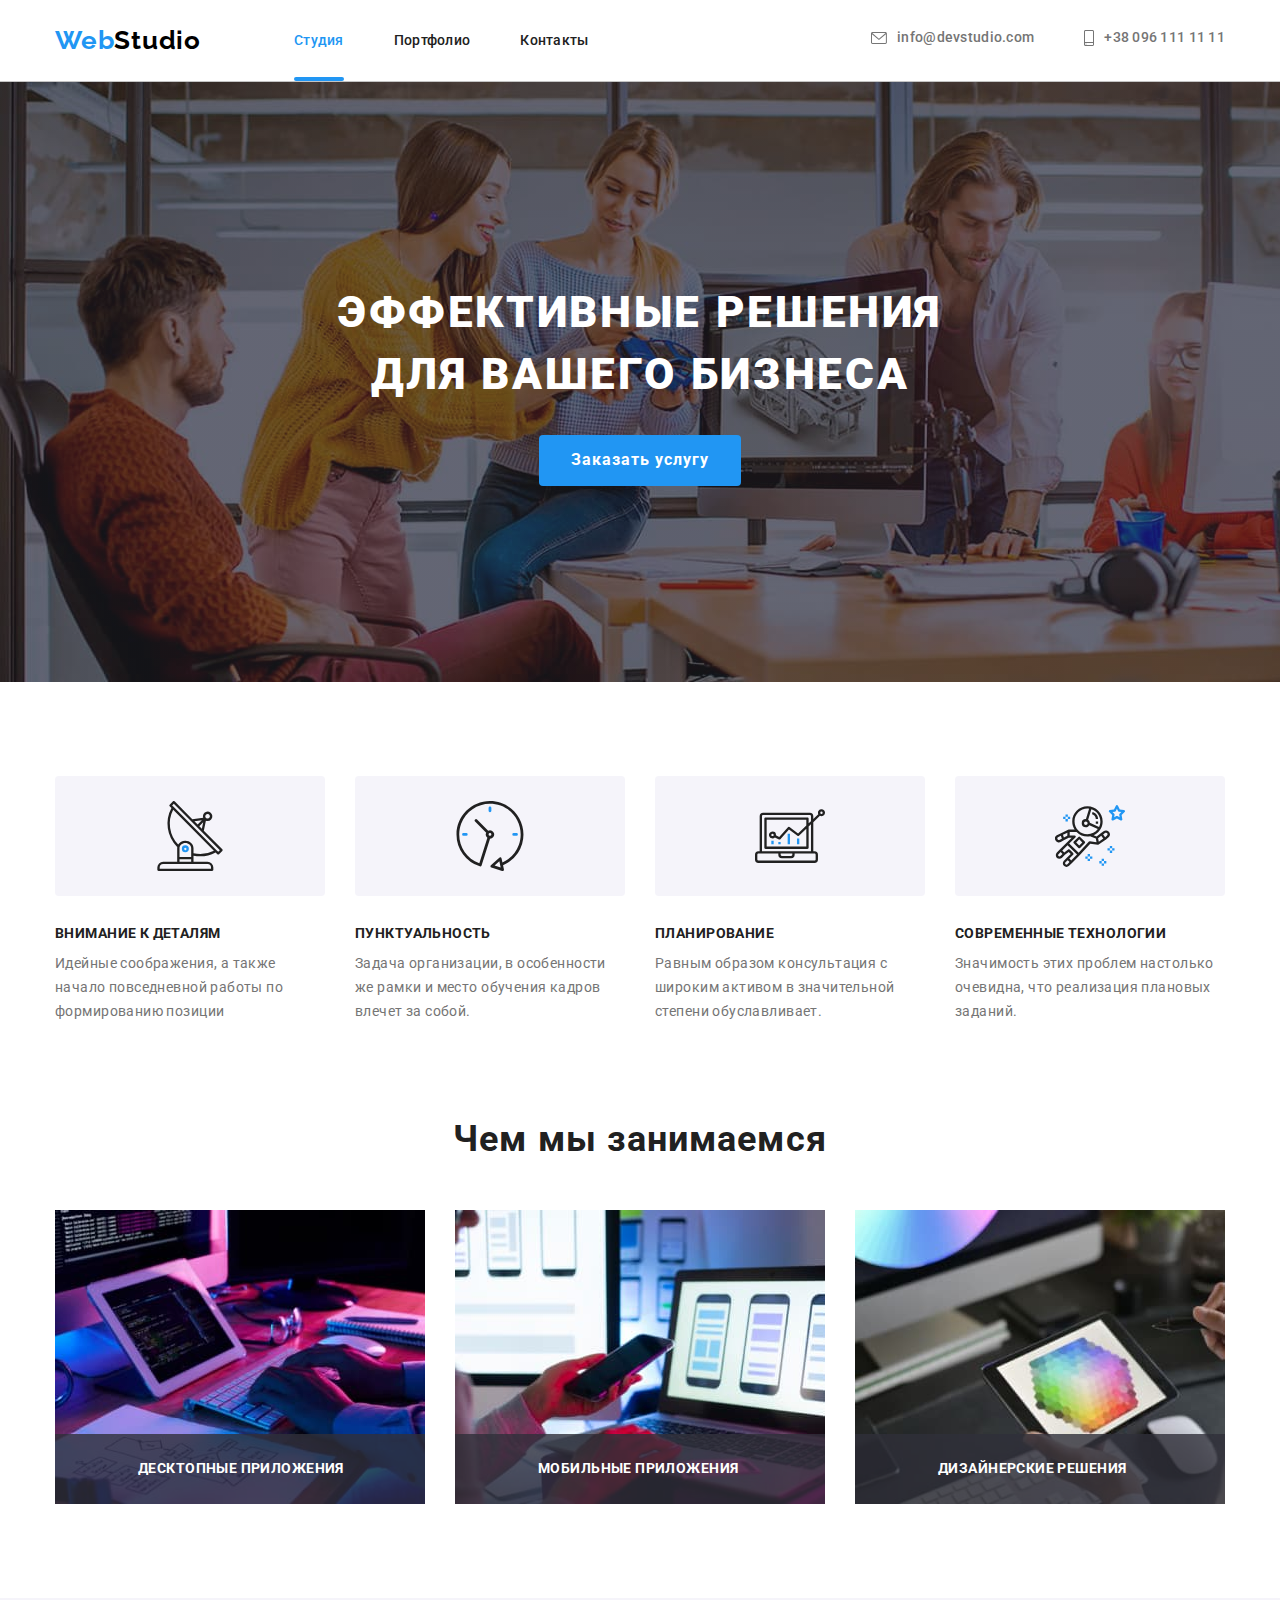
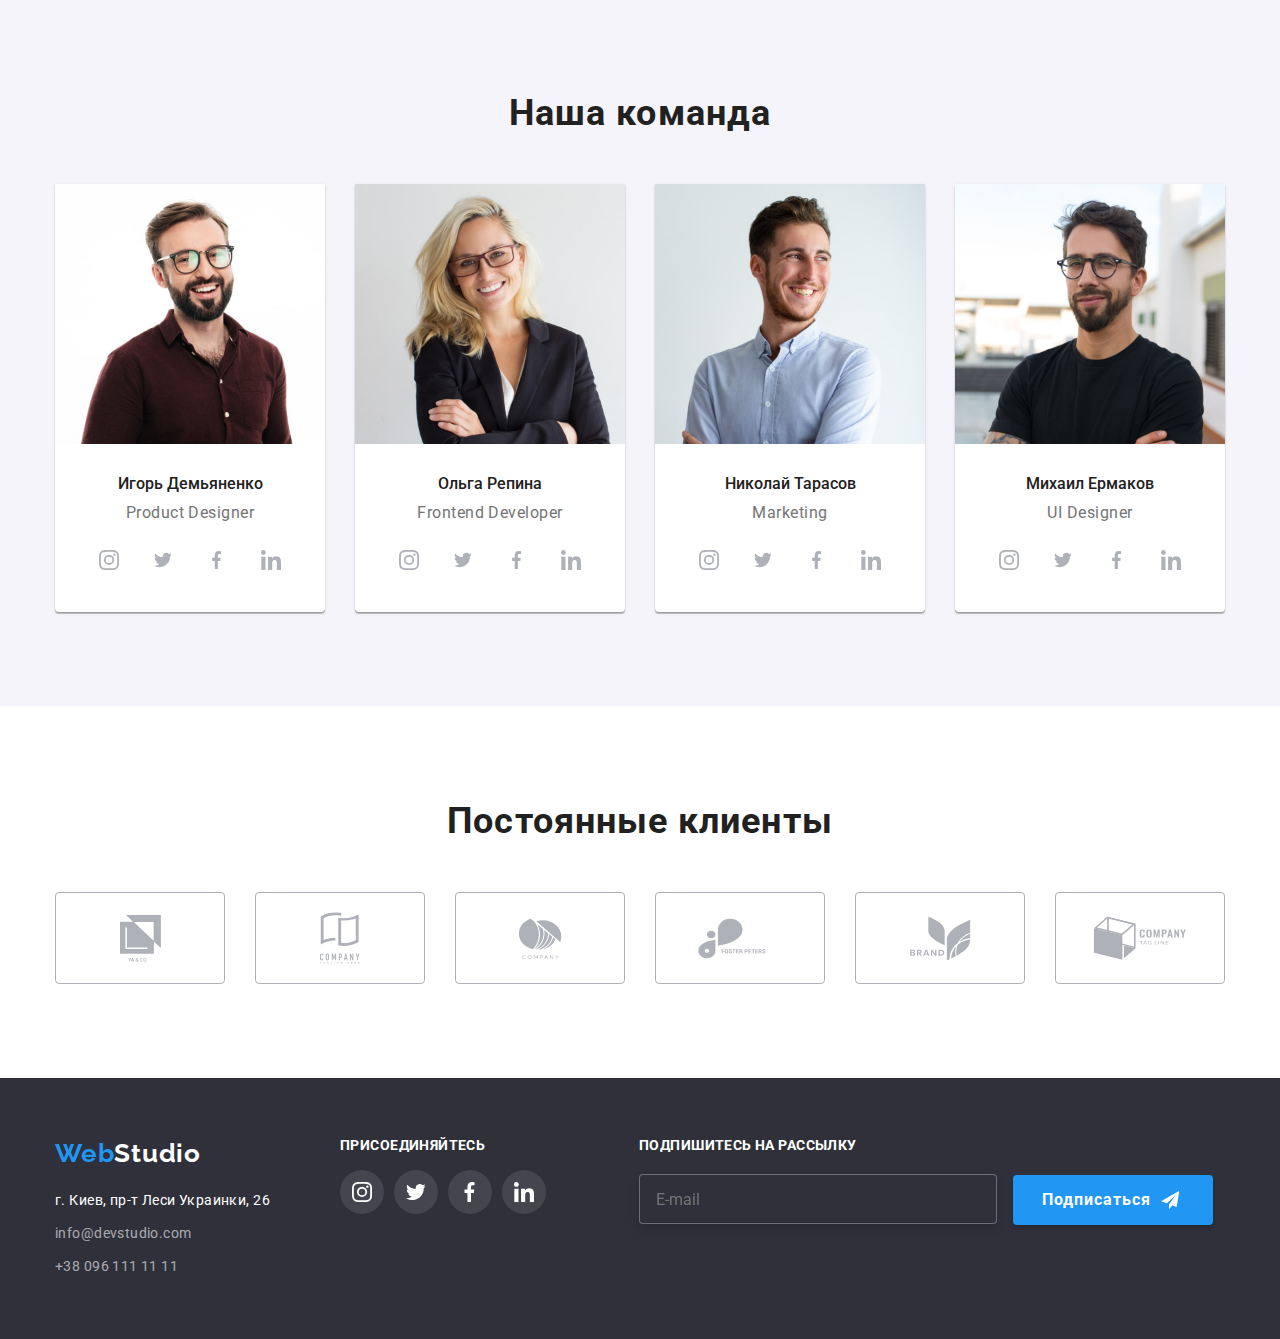
==== commit 4346a362: "1" ====
--- a/index.html
+++ b/index.html
@@ -404,9 +404,9 @@
                     <use href="./images/icons.svg#icon-check"></use>
                   </svg>
                 </span>
-                Соглашаюсь с рассылкой и принимаю
+                Соглашаюсь с рассылкой и принимаю <a href="" class="checkbox__link"> Условия договора</a>
               </label>
-              <a href="" class="checkbox__link"> Условия договора</a>
+              
             </div>
 
             <button type="submit" class="form__submit">Отправить</button>
@@ -418,7 +418,7 @@
 
     <footer class="footer">
       <div class="container footer-social">
-        <div>
+        <div class="footer__logotype-adress">
           <a class="footer__logotype link" href="/"><span class="footer__logo">Web</span>Studio</a>
           <address class="footer__adress">г. Киев, пр-т Леси Украинки, 26</address>
           <ul class="footer__list list">
--- a/css/main.min.css
+++ b/css/main.min.css
@@ -1,2 +1,2 @@
-body{font-family:roboto, sans-serif;color:#757575;background-color:#fff;font-style:normal}.container{width:1200px;padding-left:15px;padding-right:15px;margin-left:auto;margin-right:auto}.header__logotype{text-decoration:none;font-family:Raleway;font-weight:700;font-size:26px;line-height:1.2;letter-spacing:0.03em;margin-right:93px;color:#000000}.header__logotype:hover,.header__logotype:focus{color:#2196f3;-webkit-transition:color 250ms cubic-bezier(0.4, 0, 0.2, 1);transition:color 250ms cubic-bezier(0.4, 0, 0.2, 1)}.header__logo{color:#2196f3}.header{padding:25px 0;background-color:#fff;border-bottom-width:1px;border-bottom-style:solid;border-bottom-color:#c4c4c4}.header__item+.header__item{margin-left:50px}.nav{display:-webkit-box;display:-ms-flexbox;display:flex;-webkit-box-align:center;-ms-flex-align:center;align-items:center}.header-nav{display:-webkit-box;display:-ms-flexbox;display:flex;-webkit-box-align:center;-ms-flex-align:center;align-items:center}.header-nav__list{display:-webkit-box;display:-ms-flexbox;display:flex;margin-left:auto;margin-top:0;margin-bottom:0;padding:0;list-style:none}.header-nav__item+.header-nav__item{margin-left:50px}.header__list{display:-webkit-box;display:-ms-flexbox;display:flex;margin-left:auto;margin-top:0;margin-bottom:0;padding:0;list-style:none}.header-nav__link{position:relative;padding-top:32px;padding-bottom:33px;text-decoration:none;font-style:normal;font-weight:500;font-size:14px;line-height:1.14;letter-spacing:0.02em;color:#212121;-webkit-transition:250ms cubic-bezier(0.4, 0, 0.2, 1);transition:250ms cubic-bezier(0.4, 0, 0.2, 1)}.header-nav__link:hover,.header-nav__link:focus{color:#2196f3;-webkit-transition:color 250ms cubic-bezier(0.4, 0, 0.2, 1);transition:color 250ms cubic-bezier(0.4, 0, 0.2, 1)}.underline{color:#2196f3}.underline::after{position:absolute;bottom:0;content:'';display:block;width:100%;height:4px;border-radius:2px;background-color:#2196f3}.header__contact{display:-webkit-inline-box;display:-ms-inline-flexbox;display:inline-flex;-webkit-box-align:center;-ms-flex-align:center;align-items:center;text-decoration:none;font-style:normal;font-weight:500;font-size:14px;line-height:1.14;letter-spacing:0.02em;color:#757575}.header__contact:hover,.header__contact:focus{color:#2196f3;-webkit-transition:color 250ms cubic-bezier(0.4, 0, 0.2, 1);transition:color 250ms cubic-bezier(0.4, 0, 0.2, 1)}.header__icon-envelope{width:16px;height:12px;margin-right:10px;fill:currentColor}.header__icon-smartphone{width:10px;height:16px;margin-right:10px;fill:currentColor}.hero{padding:200px 0;text-align:center;max-width:1600px;height:600px;margin-right:auto;margin-left:auto;background-image:-webkit-gradient(linear, left top, left bottom, from(rgba(47,48,58,0.4)), to(rgba(47,48,58,0.4))),url(../images/overlay.jpg);background-image:linear-gradient(rgba(47,48,58,0.4), rgba(47,48,58,0.4)),url(../images/overlay.jpg);background-color:#c4c4c4}.hero__title{margin-top:0;margin-bottom:0;font-weight:900;font-size:44px;line-height:1.4;letter-spacing:0.06em;text-transform:uppercase;color:#fff}.hero__btn{margin-top:30px;padding:10px 32px;border:none;border-radius:4px;font-family:inherit;font-style:normal;font-weight:700;font-size:16px;line-height:1.9;letter-spacing:0.06em;cursor:pointer;background-color:#2196f3;color:#fff}.features{margin-top:0;margin-bottom:0;padding-top:94px}.features__list{display:-webkit-box;display:-ms-flexbox;display:flex;margin:0;padding:0;list-style:none}.features__item+.features__item{margin-left:30px}.features__item::before{content:'';display:block;height:120px;margin-bottom:30px;background:#f5f4fa;border-radius:4px;background-repeat:no-repeat;background-position:center}.antenna-icon::before{background-image:url("../images/antenna.svg")}.clock-icon::before{background-image:url("../images/clock.svg")}.diagram-icon::before{background-image:url("../images/diagram.svg")}.astronaut-icon::before{background-image:url("../images/astronaut.svg")}.features__title{margin:0;font-weight:700;font-size:14px;line-height:1.14;letter-spacing:0.03em;text-transform:uppercase;color:#212121}.features__text{margin-bottom:0;margin-top:10px;font-weight:400;font-size:14px;line-height:1.7;letter-spacing:0.03em;color:#757575}.work{margin-top:0px;margin-bottom:0px;padding-top:94px;padding-bottom:94px}.work__title{margin-top:0;margin-bottom:50px;font-style:normal;font-weight:700;font-size:36px;line-height:1.17;text-align:center;letter-spacing:0.03em;color:#212121}.work__list{display:-webkit-box;display:-ms-flexbox;display:flex;margin:0;padding:0;list-style:none}.work__item+.work__item{margin-left:30px}.work__item-img{position:relative}.work__item-img::before{position:absolute;content:'';display:inline-block;width:100%;height:70px;bottom:0;background-color:rgba(47,48,58,0.8)}.work__text{position:absolute;margin:0;bottom:27px;left:83px;font-style:normal;font-weight:700;font-size:14px;line-height:1.1;text-align:center;letter-spacing:0.03em;text-transform:uppercase;color:#fff}.work__img{display:block}.comand{margin-top:0px;margin-bottom:0;padding:94px 0 94px 0;background-color:#f5f4fa}.comand__title{margin-top:0;margin-bottom:0;font-style:normal;font-weight:700;font-size:36px;line-height:1.17;text-align:center;letter-spacing:0.03em;color:#212121}.comand__list{display:-webkit-box;display:-ms-flexbox;display:flex;margin-top:50px;margin-bottom:0;padding-left:0;text-align:center;list-style:none}.comand__item{background:#fff;-webkit-box-shadow:0px 1px 3px rgba(0,0,0,0.12),0px 1px 1px rgba(0,0,0,0.14),0px 2px 1px rgba(0,0,0,0.2);box-shadow:0px 1px 3px rgba(0,0,0,0.12),0px 1px 1px rgba(0,0,0,0.14),0px 2px 1px rgba(0,0,0,0.2);border-radius:0px 0px 4px 4px}.comand__item+.comand__item{margin-left:30px}.comand-title__man-text{padding-top:30px;padding-bottom:0}.comand__img{display:block}.comand__title-man{margin-top:0;margin-bottom:0;font-style:normal;font-weight:500;font-size:16px;line-height:1.2;letter-spacing:0.03e;color:#212121}.comand__text{margin-top:10px;margin-bottom:0;font-style:normal;font-weight:400;font-size:16px;line-height:1.2;letter-spacing:0.03em;color:#757575}.comand-social__list{list-style:none;display:-webkit-box;display:-ms-flexbox;display:flex;-webkit-box-pack:center;-ms-flex-pack:center;justify-content:center;padding-top:16px;padding-bottom:30px;padding-left:0}.comand-social__link{text-decoration:none;display:-webkit-box;display:-ms-flexbox;display:flex;-webkit-box-pack:center;-ms-flex-pack:center;justify-content:center;-webkit-box-align:center;-ms-flex-align:center;align-items:center;border-radius:50%;fill:#afb1b8;background-color:#fff;width:44px;height:44px;-webkit-transition:fill 250ms cubic-bezier(0.4, 0, 0.2, 1),background-color 250ms cubic-bezier(0.4, 0, 0.2, 1);transition:fill 250ms cubic-bezier(0.4, 0, 0.2, 1),background-color 250ms cubic-bezier(0.4, 0, 0.2, 1)}.comand-social__link:hover,.comand-social__link:focus{fill:#fff;background-color:#2196f3;-webkit-transition:fill 250ms cubic-bezier(0.4, 0, 0.2, 1),background-color 250ms cubic-bezier(0.4, 0, 0.2, 1);transition:fill 250ms cubic-bezier(0.4, 0, 0.2, 1),background-color 250ms cubic-bezier(0.4, 0, 0.2, 1)}.comand-social__icon{-webkit-transition:fill 250ms cubic-bezier(0.4, 0, 0.2, 1),background-color 250ms cubic-bezier(0.4, 0, 0.2, 1);transition:fill 250ms cubic-bezier(0.4, 0, 0.2, 1),background-color 250ms cubic-bezier(0.4, 0, 0.2, 1)}.comand-social__item+.comand-social__item{margin-left:10px}.clients{padding-top:94px;padding-bottom:94px}.clients__title{margin:0;font-style:normal;font-weight:700;font-size:36px;line-height:1.17;text-align:center;letter-spacing:0.03em;color:#212121}.clients__list{list-style:none;display:-webkit-box;display:-ms-flexbox;display:flex;-webkit-box-pack:center;-ms-flex-pack:center;justify-content:center;-webkit-box-align:center;-ms-flex-align:center;align-items:center;padding-left:0;margin-top:50px;margin-bottom:0}.clients__link{display:-webkit-box;display:-ms-flexbox;display:flex;-webkit-box-align:center;-ms-flex-align:center;align-items:center;-webkit-box-pack:center;-ms-flex-pack:center;justify-content:center;width:170px;height:92px;border:1px solid #afb1b8;border-radius:4px;fill:#afb1b8;-webkit-transition:fill 250ms cubic-bezier(0.4, 0, 0.2, 1),background-color 250ms cubic-bezier(0.4, 0, 0.2, 1);transition:fill 250ms cubic-bezier(0.4, 0, 0.2, 1),background-color 250ms cubic-bezier(0.4, 0, 0.2, 1)}.clients__link:hover,.clients__link:focus{border:1px solid #2196f3;fill:#2196f3;-webkit-transition:fill 250ms cubic-bezier(0.4, 0, 0.2, 1);transition:fill 250ms cubic-bezier(0.4, 0, 0.2, 1)}.clients__item+.clients__item{margin-left:30px}.clients__icon{-webkit-transition:fill 250ms cubic-bezier(0.4, 0, 0.2, 1),background-color 250ms cubic-bezier(0.4, 0, 0.2, 1);transition:fill 250ms cubic-bezier(0.4, 0, 0.2, 1),background-color 250ms cubic-bezier(0.4, 0, 0.2, 1)}.backdrop{position:fixed;top:0;left:0;-webkit-transition:opacity 250ms cubic-bezier(0.4, 0, 0.2, 1),-webkit-transform 250ms cubic-bezier(0.4, 0, 0.2, 1);transition:opacity 250ms cubic-bezier(0.4, 0, 0.2, 1),-webkit-transform 250ms cubic-bezier(0.4, 0, 0.2, 1);transition:opacity 250ms cubic-bezier(0.4, 0, 0.2, 1),transform 250ms cubic-bezier(0.4, 0, 0.2, 1);transition:opacity 250ms cubic-bezier(0.4, 0, 0.2, 1),transform 250ms cubic-bezier(0.4, 0, 0.2, 1),-webkit-transform 250ms cubic-bezier(0.4, 0, 0.2, 1);width:100%;height:100%;background-color:rgba(0,0,0,0.2)}.backdrop.is-hidden{opacity:0;pointer-events:none}.modal{display:block;position:absolute;top:50%;left:50%;-webkit-transform:translate(-50%, -50%);transform:translate(-50%, -50%);width:528px;height:581px;background-color:#fff;-webkit-box-shadow:0px 1px 3px rgba(0,0,0,0.12),0px 1px 1px rgba(0,0,0,0.14),0px 2px 1px rgba(0,0,0,0.2);box-shadow:0px 1px 3px rgba(0,0,0,0.12),0px 1px 1px rgba(0,0,0,0.14),0px 2px 1px rgba(0,0,0,0.2);border-radius:4px}.modal__btn{display:block;width:30px;height:30px;margin-top:8px;margin-right:8px;margin-left:auto;background-color:#fff;border-radius:50%;border:1px solid rgba(0,0,0,0.1);cursor:pointer}.modal__svg{background-image:url(../images/Vector.svg);background-size:cover}.modal__svg:hover,.modal__btn:hover,.modal__btn:focus{fill:#2196f3;-webkit-transition:fill 250ms cubic-bezier(0.4, 0, 0.2, 1);transition:fill 250ms cubic-bezier(0.4, 0, 0.2, 1)}.form__title{margin-top:2px;margin-bottom:12px;font-weight:700;font-size:20px;line-height:23px;text-align:center;letter-spacing:0.03em;color:#212121}.form__name,.form__phone,.form__mail{margin-right:40px;margin-bottom:10px;margin-left:40px}.form__coment{margin-right:40px;margin-bottom:20px;margin-left:40px}.form__svg{position:absolute;left:12px;top:50%}.form__field{position:relative;display:-webkit-box;display:-ms-flexbox;display:flex;-webkit-box-orient:vertical;-webkit-box-direction:normal;-ms-flex-direction:column;flex-direction:column}.form__field:focus-within>.form__svg{fill:#2196f3;-webkit-transition:fill 250ms cubic-bezier(0.4, 0, 0.2, 1);transition:fill 250ms cubic-bezier(0.4, 0, 0.2, 1)}.form__field:hover>.form__svg{fill:#2196f3;-webkit-transition:fill 250ms cubic-bezier(0.4, 0, 0.2, 1);transition:fill 250ms cubic-bezier(0.4, 0, 0.2, 1)}.form__word{margin-bottom:4px;font-weight:400;font-size:12px;line-height:1.17;letter-spacing:0.01em;color:#757575}.form__input{height:40px;padding-left:42px;border:1px solid rgba(33,33,33,0.2);border-radius:4px;cursor:pointer;-webkit-transition:border 250ms cubic-bezier(0.4, 0, 0.2, 1);transition:border 250ms cubic-bezier(0.4, 0, 0.2, 1)}.form__input:hover{border:1px solid #2196f3;-webkit-transition:border 250ms cubic-bezier(0.4, 0, 0.2, 1);transition:border 250ms cubic-bezier(0.4, 0, 0.2, 1)}.form__textarea{height:120px;padding:12px 16px;border:1px solid rgba(33,33,33,0.2);border-radius:4px;resize:none}.form__textarea:hover{border:1px solid #2196f3;-webkit-transition:border 250ms cubic-bezier(0.4, 0, 0.2, 1);transition:border 250ms cubic-bezier(0.4, 0, 0.2, 1)}.checkbox__block{display:-webkit-inline-box;display:-ms-inline-flexbox;display:inline-flex;-webkit-box-align:center;-ms-flex-align:center;align-items:center}.checkbox{position:absolute;width:1px;height:1px;margin:-1px;border:0;padding:0;clip:rect(0 0 0 0);overflow:hidden}.checkbox__icon{position:relative;display:-webkit-inline-box;display:-ms-inline-flexbox;display:inline-flex;width:16px;height:15px;margin-left:54px;margin-right:7px;border:2px solid var(--title-text-color);border-radius:2px}.checkbox__svg{position:absolute;top:-2px;right:-2px}.form__checkbox{display:-webkit-inline-box;display:-ms-inline-flexbox;display:inline-flex;-webkit-box-align:center;-ms-flex-align:center;align-items:center;font-weight:400;font-size:14px;line-height:1.71;letter-spacing:0.03em;cursor:pointer;color:#757575}.checkbox__icon{position:relative;display:-webkit-inline-box;display:-ms-inline-flexbox;display:inline-flex;width:16px;height:15px;margin-left:54px;margin-right:7px;border:2px solid #212121;border-radius:2px}.checkbox:checked+.checkbox__icon{border-color:#2196f3;background-color:#2196f3;background-origin:padding-box}.checkbox__link{color:#2196f3;cursor:pointer;font-weight:400;font-size:14px;line-height:1.17;letter-spacing:0.03em}.form__submit{display:block;margin-top:30px;margin-left:auto;margin-right:auto;width:200px;height:50px;color:#fff;background:#188ce8;border:none;-webkit-box-shadow:0px 4px 4px rgba(0,0,0,0.15);box-shadow:0px 4px 4px rgba(0,0,0,0.15);border-radius:4px;cursor:pointer}.footer{padding-top:60px;padding-bottom:60px;background-color:#2f303a}.footer__logo{color:#2196f3}.footer__adress{margin-top:20px;margin-bottom:0;font-style:normal;font-weight:400;font-size:14px;line-height:1.7;letter-spacing:0.03em;color:#fff}.footer__logotype{text-decoration:none;margin-top:60px;margin-bottom:0;font-family:Raleway;font-weight:700;font-size:26px;line-height:1.2;letter-spacing:0.03em;color:#fff}.footer__logotype:hover,.footer__logotype:focus{color:#2196f3;-webkit-transition:color 250ms cubic-bezier(0.4, 0, 0.2, 1);transition:color 250ms cubic-bezier(0.4, 0, 0.2, 1)}.footer__contact{text-decoration:none;font-style:normal;font-weight:400;font-size:14px;line-height:1.7;letter-spacing:0.03em;color:rgba(255,255,255,0.6)}.footer__contact:hover,.footer__contact:focus{color:#2196f3;-webkit-transition:color 250ms cubic-bezier(0.4, 0, 0.2, 1);transition:color 250ms cubic-bezier(0.4, 0, 0.2, 1)}.footer__list{list-style:none;margin:0;padding-left:0}.footer__item{margin-top:9px;margin-bottom:0}.footer-social{display:-webkit-box;display:-ms-flexbox;display:flex}.footer-social__icons{margin-left:70px}.footer-social__title{margin-top:0;margin-bottom:0;font-style:normal;font-weight:700;font-size:14px;line-height:1.14;letter-spacing:0.03em;text-transform:uppercase;color:#fff}.footer-social__list{list-style:none;display:-webkit-box;display:-ms-flexbox;display:flex;-webkit-box-pack:center;-ms-flex-pack:center;justify-content:center;padding-left:0}.footer-social__link{display:-webkit-box;display:-ms-flexbox;display:flex;-webkit-box-align:center;-ms-flex-align:center;align-items:center;-webkit-box-pack:center;-ms-flex-pack:center;justify-content:center;width:44px;height:44px;padding-left:0;border-radius:50%;fill:#fff;background-color:rgba(255,255,255,0.1)}.footer-social__link:hover,.footer-social__link:focus{background-color:#2196f3;-webkit-transition:background-color 250ms cubic-bezier(0.4, 0, 0.2, 1);transition:background-color 250ms cubic-bezier(0.4, 0, 0.2, 1)}.footer-social__item+.footer-social__item{margin-left:10px}.send{margin-left:93px}.send__title{margin-top:0;margin-bottom:20px;font-weight:700;font-size:14px;line-height:1.14;letter-spacing:0.03em;text-transform:uppercase;color:#fff}.send__mail{width:358px;height:50px;padding-left:16px;color:#afb1b8;background-color:#2f303a;border:1px solid rgba(255,255,255,0.3);border-radius:4px;-webkit-filter:drop-shadow(0px 4px 4px rgba(0,0,0,0.15));filter:drop-shadow(0px 4px 4px rgba(0,0,0,0.15));cursor:pointer}.send .send__btn{display:-webkit-inline-box;display:-ms-inline-flexbox;display:inline-flex;-webkit-box-align:center;-ms-flex-align:center;align-items:center;-webkit-box-pack:center;-ms-flex-pack:center;justify-content:center;width:200px;height:50px;margin-left:12px;padding-left:29px;font-weight:700;font-size:16px;line-height:1.88;letter-spacing:0.06em;color:#fff;background:#2196f3;-webkit-box-shadow:0px 4px 4px rgba(0,0,0,0.15);box-shadow:0px 4px 4px rgba(0,0,0,0.15);border-radius:4px;border:none;cursor:pointer}.send__icon{margin-left:10px;margin-right:28px}.portfolio{font-family:roboto, sans-serif;color:#757575;background-color:#fff}.filter{margin-top:0;margin-bottom:0;padding-top:94px;padding-bottom:94px}.filter__btn{border:none;padding:6px 22px;font-family:inherit;font-style:normal;font-weight:500;font-size:16px;line-height:1.6;text-align:center;letter-spacing:0.03em;background-color:#f5f4fa;color:#212121;border-radius:4px;cursor:pointer}.filter__btn:hover,.filter__btn:focus{background-color:#2196f3;color:#fff;-webkit-box-shadow:0px 3px 1px rgba(0,0,0,0.1),0px 1px 2px rgba(0,0,0,0.08),0px 2px 2px rgba(0,0,0,0.12);box-shadow:0px 3px 1px rgba(0,0,0,0.1),0px 1px 2px rgba(0,0,0,0.08),0px 2px 2px rgba(0,0,0,0.12);-webkit-transition:background-color 250ms cubic-bezier(0.4, 0, 0.2, 1),color 250ms cubic-bezier(0.4, 0, 0.2, 1),-webkit-box-shadow 250ms cubic-bezier(0.4, 0, 0.2, 1);transition:background-color 250ms cubic-bezier(0.4, 0, 0.2, 1),color 250ms cubic-bezier(0.4, 0, 0.2, 1),-webkit-box-shadow 250ms cubic-bezier(0.4, 0, 0.2, 1);transition:background-color 250ms cubic-bezier(0.4, 0, 0.2, 1),color 250ms cubic-bezier(0.4, 0, 0.2, 1),box-shadow 250ms cubic-bezier(0.4, 0, 0.2, 1);transition:background-color 250ms cubic-bezier(0.4, 0, 0.2, 1),color 250ms cubic-bezier(0.4, 0, 0.2, 1),box-shadow 250ms cubic-bezier(0.4, 0, 0.2, 1),-webkit-box-shadow 250ms cubic-bezier(0.4, 0, 0.2, 1)}.filter__list{list-style:none;display:-webkit-box;display:-ms-flexbox;display:flex;-webkit-box-pack:center;-ms-flex-pack:center;justify-content:center;margin-top:0;margin-bottom:50px;padding-left:0}.filter__item+.filter__item{margin-left:8px}.progect__list{list-style:none;display:-webkit-box;display:-ms-flexbox;display:flex;-ms-flex-wrap:wrap;flex-wrap:wrap;-ms-flex-preferred-size:calc(100% / 3 - 30px);flex-basis:calc(100% / 3 - 30px);margin:0;padding:0;margin-bottom:-30px;margin-left:-30px}.progect__border{border:1px solid #eeeeee;border-top:none;padding:20px 24px}.progect__item{margin-left:30px;margin-bottom:30px}.progect__item:hover,.progect__item:focus{-webkit-box-shadow:0px 3px 1px rgba(0,0,0,0.1),0px 1px 2px rgba(0,0,0,0.08),0px 2px 2px rgba(0,0,0,0.12);box-shadow:0px 3px 1px rgba(0,0,0,0.1),0px 1px 2px rgba(0,0,0,0.08),0px 2px 2px rgba(0,0,0,0.12);cursor:pointer;-webkit-transition:-webkit-box-shadow 250ms cubic-bezier(0.4, 0, 0.2, 1);transition:-webkit-box-shadow 250ms cubic-bezier(0.4, 0, 0.2, 1);transition:box-shadow 250ms cubic-bezier(0.4, 0, 0.2, 1);transition:box-shadow 250ms cubic-bezier(0.4, 0, 0.2, 1), -webkit-box-shadow 250ms cubic-bezier(0.4, 0, 0.2, 1)}.progect__title{margin-top:0;margin-bottom:0;font-style:normal;font-weight:700;font-size:18px;line-height:2;letter-spacing:0.06em;color:#212121}.progect__text{margin-top:0px;margin-bottom:0px;font-style:normal;font-weight:400;font-size:16px;line-height:1.9;letter-spacing:0.03em;color:#757575}.progect__img{display:block}.progect__item .overlay__text{position:absolute;display:inline-block;margin:0;padding:63px 24px;width:370px;height:294px;font-style:normal;font-weight:400;font-size:18px;line-height:1.6;letter-spacing:0.03em;color:#fff}.progect__overlay{position:relative;overflow:hidden}.progect__overlay::before{position:absolute;-webkit-transform:translateY(100%);transform:translateY(100%);-webkit-transition:opacity 250ms cubic-bezier(0.4, 0, 0.2, 1),-webkit-transform 250ms cubic-bezier(0.4, 0, 0.2, 1);transition:opacity 250ms cubic-bezier(0.4, 0, 0.2, 1),-webkit-transform 250ms cubic-bezier(0.4, 0, 0.2, 1);transition:opacity 250ms cubic-bezier(0.4, 0, 0.2, 1),transform 250ms cubic-bezier(0.4, 0, 0.2, 1);transition:opacity 250ms cubic-bezier(0.4, 0, 0.2, 1),transform 250ms cubic-bezier(0.4, 0, 0.2, 1),-webkit-transform 250ms cubic-bezier(0.4, 0, 0.2, 1);content:'';display:inline-block;width:100%;height:100%;background-color:rgba(33,150,243,0.9);opacity:0}.progect__item:hover .progect__overlay::before{-webkit-transform:translateY(0);transform:translateY(0);opacity:1}.progect__item:hover .overlay__text{-webkit-transform:translateY(-100%);transform:translateY(-100%);-webkit-transition:opacity 250ms cubic-bezier(0.4, 0, 0.2, 1),-webkit-transform 250ms cubic-bezier(0.4, 0, 0.2, 1);transition:opacity 250ms cubic-bezier(0.4, 0, 0.2, 1),-webkit-transform 250ms cubic-bezier(0.4, 0, 0.2, 1);transition:opacity 250ms cubic-bezier(0.4, 0, 0.2, 1),transform 250ms cubic-bezier(0.4, 0, 0.2, 1);transition:opacity 250ms cubic-bezier(0.4, 0, 0.2, 1),transform 250ms cubic-bezier(0.4, 0, 0.2, 1),-webkit-transform 250ms cubic-bezier(0.4, 0, 0.2, 1)}
+body{font-family:roboto, sans-serif;color:#757575;background-color:#fff;font-style:normal}.container{padding-left:15px;padding-right:15px;margin:0 auto}@media screen and (min-width: 480px){.container{width:480px}}@media screen and (min-width: 768px){.container{width:768px}}@media screen and (min-width: 1200px){.container{width:1200px}}.header__logotype{text-decoration:none;font-family:Raleway;font-weight:700;font-size:26px;line-height:1.2;letter-spacing:0.03em;margin-right:93px;color:#000000}.header__logotype:hover,.header__logotype:focus{color:#2196f3;-webkit-transition:color 250ms cubic-bezier(0.4, 0, 0.2, 1);transition:color 250ms cubic-bezier(0.4, 0, 0.2, 1)}.header__logo{color:#2196f3}.header{padding:25px 0;background-color:#fff;border-bottom-width:1px;border-bottom-style:solid;border-bottom-color:#c4c4c4}.header__item+.header__item{margin-left:50px}.nav{display:-webkit-box;display:-ms-flexbox;display:flex;-webkit-box-align:center;-ms-flex-align:center;align-items:center}.header-nav{display:-webkit-box;display:-ms-flexbox;display:flex;-webkit-box-align:center;-ms-flex-align:center;align-items:center}.header-nav__list{display:-webkit-box;display:-ms-flexbox;display:flex;margin-left:auto;margin-top:0;margin-bottom:0;padding:0;list-style:none}.header-nav__item+.header-nav__item{margin-left:50px}.header__list{display:-webkit-box;display:-ms-flexbox;display:flex;margin-left:auto;margin-top:0;margin-bottom:0;padding:0;list-style:none}.header-nav__link{position:relative;padding-top:32px;padding-bottom:33px;text-decoration:none;font-style:normal;font-weight:500;font-size:14px;line-height:1.14;letter-spacing:0.02em;color:#212121;-webkit-transition:250ms cubic-bezier(0.4, 0, 0.2, 1);transition:250ms cubic-bezier(0.4, 0, 0.2, 1)}.header-nav__link:hover,.header-nav__link:focus{color:#2196f3;-webkit-transition:color 250ms cubic-bezier(0.4, 0, 0.2, 1);transition:color 250ms cubic-bezier(0.4, 0, 0.2, 1)}.underline{color:#2196f3}.underline::after{position:absolute;bottom:0;content:'';display:block;width:100%;height:4px;border-radius:2px;background-color:#2196f3}.header__contact{display:-webkit-inline-box;display:-ms-inline-flexbox;display:inline-flex;-webkit-box-align:center;-ms-flex-align:center;align-items:center;text-decoration:none;font-style:normal;font-weight:500;font-size:14px;line-height:1.14;letter-spacing:0.02em;color:#757575}.header__contact:hover,.header__contact:focus{color:#2196f3;-webkit-transition:color 250ms cubic-bezier(0.4, 0, 0.2, 1);transition:color 250ms cubic-bezier(0.4, 0, 0.2, 1)}.header__icon-envelope{width:16px;height:12px;margin-right:10px;fill:currentColor}.header__icon-smartphone{width:10px;height:16px;margin-right:10px;fill:currentColor}.hero{padding:200px 0;text-align:center;max-width:1600px;height:600px;margin-right:auto;margin-left:auto;background-image:-webkit-gradient(linear, left top, left bottom, from(rgba(47,48,58,0.4)), to(rgba(47,48,58,0.4))),url(../images/overlay.jpg);background-image:linear-gradient(rgba(47,48,58,0.4), rgba(47,48,58,0.4)),url(../images/overlay.jpg);background-color:#c4c4c4}.hero__title{margin-top:0;margin-bottom:0;font-weight:900;font-size:44px;line-height:1.4;letter-spacing:0.06em;text-transform:uppercase;color:#fff}.hero__btn{margin-top:30px;padding:10px 32px;border:none;border-radius:4px;font-family:inherit;font-style:normal;font-weight:700;font-size:16px;line-height:1.9;letter-spacing:0.06em;cursor:pointer;background-color:#2196f3;color:#fff}.features{margin-top:0;margin-bottom:0;padding-top:94px}@media screen and (max-width: 767px){.features{padding:60px 0}.features__item+.features__item{margin-top:30px}}@media screen and (max-width: 1199px){.features{padding:60px 0}}.features__list{margin:0;padding:0;list-style:none}@media screen and (min-width: 768px){.features__list{display:-webkit-box;display:-ms-flexbox;display:flex;-ms-flex-wrap:wrap;flex-wrap:wrap;margin:-15px}}@media screen and (min-width: 1200px){.features__list{-ms-flex-wrap:nowrap;flex-wrap:nowrap}}@media screen and (min-width: 768px){.features__item{margin:15px;width:calc((100% - 4 * 15px) / 2)}}.features__title{margin:0;font-weight:700;font-size:14px;line-height:1.14;letter-spacing:0.03em;text-transform:uppercase;color:#212121}@media screen and (max-width: 767px){.features__title{text-align:center}}.features__text{margin-bottom:0;margin-top:10px;font-weight:400;font-size:14px;line-height:1.7;letter-spacing:0.03em;color:#757575}.features__item::before{content:'';display:block;height:120px;margin-bottom:30px;background:#f5f4fa;border-radius:4px;background-repeat:no-repeat;background-position:center}.antenna-icon::before{background-image:url("../images/antenna.svg")}.clock-icon::before{background-image:url("../images/clock.svg")}.diagram-icon::before{background-image:url("../images/diagram.svg")}.astronaut-icon::before{background-image:url("../images/astronaut.svg")}.work{margin-top:0px;margin-bottom:0px;padding-top:94px;padding-bottom:94px}@media screen and (max-width: 1200px){.work{display:none}}.work__title{margin-top:0;margin-bottom:50px;font-style:normal;font-weight:700;font-size:36px;line-height:1.17;text-align:center;letter-spacing:0.03em;color:#212121}.work__list{display:-webkit-box;display:-ms-flexbox;display:flex;margin:0;padding:0;list-style:none}.work__item+.work__item{margin-left:30px}.work__item-img{position:relative}.work__item-img::before{position:absolute;content:'';display:inline-block;width:100%;height:70px;bottom:0;background-color:rgba(47,48,58,0.8)}.work__text{position:absolute;margin:0;bottom:27px;left:83px;font-style:normal;font-weight:700;font-size:14px;line-height:1.1;text-align:center;letter-spacing:0.03em;text-transform:uppercase;color:#fff}.work__img{display:block}.comand{margin-top:0px;margin-bottom:0;padding:94px 0;background-color:#f5f4fa}@media screen and (max-width: 1199px){.comand{padding:60px 0}}.comand__title{margin-top:0;margin-bottom:50px;font-style:normal;font-weight:700;font-size:36px;line-height:1.17;text-align:center;letter-spacing:0.03em;color:#212121}@media screen and (max-width: 1199px){.comand__title{margin-bottom:30px}}.comand__list{margin-top:0;margin-bottom:0;padding-left:0;text-align:center;list-style:none}@media screen and (min-width: 768px){.comand__list{display:-webkit-box;display:-ms-flexbox;display:flex;-ms-flex-wrap:wrap;flex-wrap:wrap;margin:-15px}}@media screen and (min-width: 1200px){.comand__list{margin:0;-ms-flex-wrap:nowrap;flex-wrap:nowrap}}.comand__item{background:#fff;-webkit-box-shadow:0px 1px 3px rgba(0,0,0,0.12),0px 1px 1px rgba(0,0,0,0.14),0px 2px 1px rgba(0,0,0,0.2);box-shadow:0px 1px 3px rgba(0,0,0,0.12),0px 1px 1px rgba(0,0,0,0.14),0px 2px 1px rgba(0,0,0,0.2);border-radius:0px 0px 4px 4px}@media screen and (max-width: 767px){.comand__item+.comand__item{margin-top:30px}}@media screen and (min-width: 1200px){.comand__item+.comand__item{margin-left:30px}}@media screen and (min-width: 768px) and (max-width: 1199px){.comand__item{margin:15px;width:calc((100% - 4 * 15px) / 2)}}.comand-title__man-text{padding-top:30px;padding-bottom:0}.comand__img{display:block}.comand__title-man{margin-top:0;margin-bottom:0;font-style:normal;font-weight:500;font-size:16px;line-height:1.2;letter-spacing:0.03e;color:#212121}.comand__text{margin-top:10px;margin-bottom:0;font-style:normal;font-weight:400;font-size:16px;line-height:1.2;letter-spacing:0.03em;color:#757575}.comand-social__list{list-style:none;display:-webkit-box;display:-ms-flexbox;display:flex;-webkit-box-pack:center;-ms-flex-pack:center;justify-content:center;padding-top:16px;padding-bottom:30px;padding-left:0}@media screen and (max-width: 1200px){.comand-social__list{padding-bottom:24px}}.comand-social__link{text-decoration:none;display:-webkit-box;display:-ms-flexbox;display:flex;-webkit-box-pack:center;-ms-flex-pack:center;justify-content:center;-webkit-box-align:center;-ms-flex-align:center;align-items:center;border-radius:50%;fill:#afb1b8;background-color:#fff;width:44px;height:44px;-webkit-transition:fill 250ms cubic-bezier(0.4, 0, 0.2, 1),background-color 250ms cubic-bezier(0.4, 0, 0.2, 1);transition:fill 250ms cubic-bezier(0.4, 0, 0.2, 1),background-color 250ms cubic-bezier(0.4, 0, 0.2, 1)}.comand-social__link:hover,.comand-social__link:focus{fill:#fff;background-color:#2196f3;-webkit-transition:fill 250ms cubic-bezier(0.4, 0, 0.2, 1),background-color 250ms cubic-bezier(0.4, 0, 0.2, 1);transition:fill 250ms cubic-bezier(0.4, 0, 0.2, 1),background-color 250ms cubic-bezier(0.4, 0, 0.2, 1)}.comand-social__icon{-webkit-transition:fill 250ms cubic-bezier(0.4, 0, 0.2, 1),background-color 250ms cubic-bezier(0.4, 0, 0.2, 1);transition:fill 250ms cubic-bezier(0.4, 0, 0.2, 1),background-color 250ms cubic-bezier(0.4, 0, 0.2, 1)}.comand-social__item+.comand-social__item{margin-left:10px}.clients{padding:94px 0}@media screen and (max-width: 1199px){.clients{padding:60px 0}}.clients__title{margin:0;margin-bottom:30px;font-style:normal;font-weight:700;font-size:36px;line-height:1.17;text-align:center;letter-spacing:0.03em;color:#212121}@media screen and (max-width: 1199px){.clients__title{font-size:28px}}@media screen and (min-width: 1200px){.clients__title{margin-bottom:50px}}.clients__list{list-style:none;display:-webkit-box;display:-ms-flexbox;display:flex;-ms-flex-wrap:wrap;flex-wrap:wrap;-webkit-box-pack:center;-ms-flex-pack:center;justify-content:center;-webkit-box-align:center;-ms-flex-align:center;align-items:center;padding-left:0;margin-top:0;margin-bottom:0}@media screen and (max-width: 1199px){.clients__list{margin:-15px}}@media screen and (min-width: 1200px){.clients__list{-ms-flex-wrap:nowrap;flex-wrap:nowrap}}.clients__icon{-webkit-transition:fill 250ms cubic-bezier(0.4, 0, 0.2, 1),background-color 250ms cubic-bezier(0.4, 0, 0.2, 1);transition:fill 250ms cubic-bezier(0.4, 0, 0.2, 1),background-color 250ms cubic-bezier(0.4, 0, 0.2, 1)}.clients__link{display:-webkit-box;display:-ms-flexbox;display:flex;-webkit-box-align:center;-ms-flex-align:center;align-items:center;-webkit-box-pack:center;-ms-flex-pack:center;justify-content:center;height:92px;margin:0;border:1px solid #afb1b8;border-radius:4px;fill:#afb1b8;-webkit-transition:fill 250ms cubic-bezier(0.4, 0, 0.2, 1),background-color 250ms cubic-bezier(0.4, 0, 0.2, 1);transition:fill 250ms cubic-bezier(0.4, 0, 0.2, 1),background-color 250ms cubic-bezier(0.4, 0, 0.2, 1)}@media screen and (min-width: 1200px){.clients__link{width:170px}}.clients__link:hover,.clients__link:focus{border:1px solid #2196f3;fill:#2196f3;-webkit-transition:fill 250ms cubic-bezier(0.4, 0, 0.2, 1);transition:fill 250ms cubic-bezier(0.4, 0, 0.2, 1)}@media screen and (max-width: 767px){.clients__item{width:calc((100% - 4 * 15px) / 2)}}@media screen and (min-width: 768px) and (max-width: 1199px){.clients__item{width:calc((100% - 6 * 15px) / 3)}}@media screen and (max-width: 1199px){.clients__item{margin:15px}}@media screen and (min-width: 1200px){.clients__item+.clients__item{margin-left:30px}}.backdrop{position:fixed;top:0;left:0;-webkit-transition:opacity 250ms cubic-bezier(0.4, 0, 0.2, 1),-webkit-transform 250ms cubic-bezier(0.4, 0, 0.2, 1);transition:opacity 250ms cubic-bezier(0.4, 0, 0.2, 1),-webkit-transform 250ms cubic-bezier(0.4, 0, 0.2, 1);transition:opacity 250ms cubic-bezier(0.4, 0, 0.2, 1),transform 250ms cubic-bezier(0.4, 0, 0.2, 1);transition:opacity 250ms cubic-bezier(0.4, 0, 0.2, 1),transform 250ms cubic-bezier(0.4, 0, 0.2, 1),-webkit-transform 250ms cubic-bezier(0.4, 0, 0.2, 1);width:100%;height:100%;background-color:rgba(0,0,0,0.2)}.backdrop.is-hidden{opacity:0;pointer-events:none}.modal{display:block;position:absolute;top:50%;left:50%;-webkit-transform:translate(-50%, -50%);transform:translate(-50%, -50%);width:528px;height:581px;background-color:#fff;-webkit-box-shadow:0px 1px 3px rgba(0,0,0,0.12),0px 1px 1px rgba(0,0,0,0.14),0px 2px 1px rgba(0,0,0,0.2);box-shadow:0px 1px 3px rgba(0,0,0,0.12),0px 1px 1px rgba(0,0,0,0.14),0px 2px 1px rgba(0,0,0,0.2);border-radius:4px}@media screen and (max-width: 1199px){.modal{width:450px;height:609px}}.modal__btn{display:block;width:30px;height:30px;margin-top:8px;margin-right:8px;margin-left:auto;background-color:#fff;border-radius:50%;border:1px solid rgba(0,0,0,0.1);cursor:pointer}.modal__svg{background-image:url(../images/Vector.svg);background-size:cover}.modal__svg:hover,.modal__btn:hover,.modal__btn:focus{fill:#2196f3;-webkit-transition:fill 250ms cubic-bezier(0.4, 0, 0.2, 1);transition:fill 250ms cubic-bezier(0.4, 0, 0.2, 1)}.form__title{margin-top:2px;margin-bottom:12px;font-weight:700;font-size:20px;line-height:1.15;text-align:center;letter-spacing:0.03em;color:#212121}@media screen and (max-width: 1199px){.form__title{margin-right:auto;margin-left:auto;width:370px}}.form__name,.form__phone,.form__mail{margin-right:40px;margin-bottom:10px;margin-left:40px}.form__coment{margin-right:40px;margin-bottom:20px;margin-left:40px}.form__svg{position:absolute;left:12px;top:50%}.form__field{position:relative;display:-webkit-box;display:-ms-flexbox;display:flex;-webkit-box-orient:vertical;-webkit-box-direction:normal;-ms-flex-direction:column;flex-direction:column}.form__field:focus-within>.form__svg{fill:#2196f3;-webkit-transition:fill 250ms cubic-bezier(0.4, 0, 0.2, 1);transition:fill 250ms cubic-bezier(0.4, 0, 0.2, 1)}.form__field:hover>.form__svg{fill:#2196f3;-webkit-transition:fill 250ms cubic-bezier(0.4, 0, 0.2, 1);transition:fill 250ms cubic-bezier(0.4, 0, 0.2, 1)}.form__word{margin-bottom:4px;font-weight:400;font-size:12px;line-height:1.17;letter-spacing:0.01em;color:#757575}.form__input{height:40px;padding-left:42px;border:1px solid rgba(33,33,33,0.2);border-radius:4px;cursor:pointer;-webkit-transition:border 250ms cubic-bezier(0.4, 0, 0.2, 1);transition:border 250ms cubic-bezier(0.4, 0, 0.2, 1)}.form__input:hover{border:1px solid #2196f3;-webkit-transition:border 250ms cubic-bezier(0.4, 0, 0.2, 1);transition:border 250ms cubic-bezier(0.4, 0, 0.2, 1)}.form__textarea{height:120px;padding:12px 16px;border:1px solid rgba(33,33,33,0.2);border-radius:4px;resize:none}.form__textarea:hover{border:1px solid #2196f3;-webkit-transition:border 250ms cubic-bezier(0.4, 0, 0.2, 1);transition:border 250ms cubic-bezier(0.4, 0, 0.2, 1)}.checkbox__block{display:-webkit-inline-box;display:-ms-inline-flexbox;display:inline-flex;-webkit-box-align:center;-ms-flex-align:center;align-items:center}.checkbox{position:absolute;width:1px;height:1px;margin:-1px;border:0;padding:0;clip:rect(0 0 0 0);overflow:hidden}.checkbox__icon{position:relative;display:-webkit-inline-box;display:-ms-inline-flexbox;display:inline-flex;width:16px;height:15px;margin-left:54px;margin-right:7px;border:2px solid var(--title-text-color);border-radius:2px}.checkbox__svg{position:absolute;top:-2px;right:-2px}.form__checkbox{display:-webkit-inline-box;display:-ms-inline-flexbox;display:inline-flex;-webkit-box-align:center;-ms-flex-align:center;align-items:center;font-weight:400;font-size:14px;line-height:1.71;letter-spacing:0.03em;cursor:pointer;color:#757575}@media screen and (max-width: 1199px){.form__checkbox{font-size:12px;line-height:1.16}}.checkbox__icon{position:relative;display:-webkit-inline-box;display:-ms-inline-flexbox;display:inline-flex;width:16px;height:15px;margin-left:54px;margin-right:7px;border:2px solid #212121;border-radius:2px}.checkbox:checked+.checkbox__icon{border-color:#2196f3;background-color:#2196f3;background-origin:padding-box}.checkbox__link{color:#2196f3;cursor:pointer;font-weight:400;font-size:14px;line-height:1.17;letter-spacing:0.03em}@media screen and (max-width: 1199px){.checkbox__link{font-size:12px;line-height:1.16}}.form__submit{display:block;margin-top:30px;margin-left:auto;margin-right:auto;width:200px;height:50px;color:#fff;background:#188ce8;border:none;-webkit-box-shadow:0px 4px 4px rgba(0,0,0,0.15);box-shadow:0px 4px 4px rgba(0,0,0,0.15);border-radius:4px;cursor:pointer}.footer{padding-top:60px;padding-bottom:60px;background-color:#2f303a}.footer__logo{color:#2196f3}.footer__adress{margin-top:20px;margin-bottom:0;font-style:normal;font-weight:400;font-size:14px;line-height:1.7;letter-spacing:0.03em;color:#fff}@media screen and (min-width: 768px) and (max-width: 1199px){.footer__logotype-adress{margin-left:76px}}.footer__logotype{text-decoration:none;margin-top:60px;margin-bottom:0;font-family:Raleway;font-weight:700;font-size:26px;line-height:1.2;letter-spacing:0.03em;color:#fff}.footer__logotype:hover,.footer__logotype:focus{color:#2196f3;-webkit-transition:color 250ms cubic-bezier(0.4, 0, 0.2, 1);transition:color 250ms cubic-bezier(0.4, 0, 0.2, 1)}.footer__contact{text-decoration:none;font-style:normal;font-weight:400;font-size:14px;line-height:1.7;letter-spacing:0.03em;color:rgba(255,255,255,0.6)}.footer__contact:hover,.footer__contact:focus{color:#2196f3;-webkit-transition:color 250ms cubic-bezier(0.4, 0, 0.2, 1);transition:color 250ms cubic-bezier(0.4, 0, 0.2, 1)}.footer__list{list-style:none;margin:0;padding-left:0}.footer__item{margin-top:9px;margin-bottom:0}@media screen and (max-width: 767px){.footer__item{margin-top:8px}}.footer-social{display:-webkit-box;display:-ms-flexbox;display:flex}@media screen and (max-width: 767px){.footer-social{-webkit-box-orient:vertical;-webkit-box-direction:normal;-ms-flex-direction:column;flex-direction:column;text-align:center}}@media screen and (min-width: 768px) and (max-width: 1199px){.footer-social{-ms-flex-wrap:wrap;flex-wrap:wrap;-webkit-box-pack:justify;-ms-flex-pack:justify;justify-content:space-between}}.footer-social__icons{margin-left:70px}@media screen and (max-width: 767px){.footer-social__icons{margin:60px 0}}@media screen and (min-width: 768px) and (max-width: 1199px){.footer-social__icons{margin-left:0;margin-right:89px}}.footer-social__title{margin-top:0;margin-bottom:0;font-style:normal;font-weight:700;font-size:14px;line-height:1.14;letter-spacing:0.03em;text-transform:uppercase;color:#fff}@media screen and (min-width: 768px) and (max-width: 1199px){.footer-social__title{margin-left:30px}}.footer-social__list{list-style:none;display:-webkit-box;display:-ms-flexbox;display:flex;-webkit-box-pack:center;-ms-flex-pack:center;justify-content:center;padding-left:0}@media screen and (max-width: 767px){.footer-social__list{margin-top:20px;margin-bottom:0}}@media screen and (min-width: 768px) and (max-width: 1199px){.footer-social__list{margin-bottom:0}}.footer-social__link{display:-webkit-box;display:-ms-flexbox;display:flex;-webkit-box-align:center;-ms-flex-align:center;align-items:center;-webkit-box-pack:center;-ms-flex-pack:center;justify-content:center;width:44px;height:44px;padding-left:0;border-radius:50%;fill:#fff;background-color:rgba(255,255,255,0.1)}.footer-social__link:hover,.footer-social__link:focus{background-color:#2196f3;-webkit-transition:background-color 250ms cubic-bezier(0.4, 0, 0.2, 1);transition:background-color 250ms cubic-bezier(0.4, 0, 0.2, 1)}.footer-social__item+.footer-social__item{margin-left:10px}.send{margin-left:93px}@media screen and (max-width: 767px){.send{margin-left:0;margin-bottom:0}}@media screen and (min-width: 768px) and (max-width: 1199px){.send{margin-top:60px;margin-right:auto;margin-bottom:0;margin-left:auto;display:-webkit-box;display:-ms-flexbox;display:flex;-webkit-box-orient:vertical;-webkit-box-direction:normal;-ms-flex-direction:column;flex-direction:column}}.send__title{margin-top:0;margin-bottom:20px;font-weight:700;font-size:14px;line-height:1.14;letter-spacing:0.03em;text-transform:uppercase;color:#fff}@media screen and (min-width: 768px) and (max-width: 1199px){.send__title{margin-right:auto;margin-left:auto}}.send__mail{width:358px;height:50px;padding-left:16px;color:#afb1b8;background-color:#2f303a;border:1px solid rgba(255,255,255,0.3);border-radius:4px;-webkit-filter:drop-shadow(0px 4px 4px rgba(0,0,0,0.15));filter:drop-shadow(0px 4px 4px rgba(0,0,0,0.15));cursor:pointer}@media screen and (max-width: 1199px){.send__mail{margin-bottom:20px;width:450px}}.send__btn{display:-webkit-inline-box;display:-ms-inline-flexbox;display:inline-flex;-webkit-box-align:center;-ms-flex-align:center;align-items:center;-webkit-box-pack:center;-ms-flex-pack:center;justify-content:center;width:200px;height:50px;margin-left:12px;padding-left:29px;font-weight:700;font-size:16px;line-height:1.88;letter-spacing:0.06em;color:#fff;background:#2196f3;-webkit-box-shadow:0px 4px 4px rgba(0,0,0,0.15);box-shadow:0px 4px 4px rgba(0,0,0,0.15);border-radius:4px;border:none;cursor:pointer}@media screen and (max-width: 767px){.send__btn{margin-left:0}}@media screen and (min-width: 768px) and (max-width: 1199px){.send__btn{margin-right:auto;margin-left:auto}}.send__icon{margin-left:10px;margin-right:28px}.portfolio{font-family:roboto, sans-serif;color:#757575;background-color:#fff}.filter{margin-top:0;margin-bottom:0;padding-top:94px;padding-bottom:94px}.filter__btn{border:none;padding:6px 22px;font-family:inherit;font-style:normal;font-weight:500;font-size:16px;line-height:1.6;text-align:center;letter-spacing:0.03em;background-color:#f5f4fa;color:#212121;border-radius:4px;cursor:pointer}.filter__btn:hover,.filter__btn:focus{background-color:#2196f3;color:#fff;-webkit-box-shadow:0px 3px 1px rgba(0,0,0,0.1),0px 1px 2px rgba(0,0,0,0.08),0px 2px 2px rgba(0,0,0,0.12);box-shadow:0px 3px 1px rgba(0,0,0,0.1),0px 1px 2px rgba(0,0,0,0.08),0px 2px 2px rgba(0,0,0,0.12);-webkit-transition:background-color 250ms cubic-bezier(0.4, 0, 0.2, 1),color 250ms cubic-bezier(0.4, 0, 0.2, 1),-webkit-box-shadow 250ms cubic-bezier(0.4, 0, 0.2, 1);transition:background-color 250ms cubic-bezier(0.4, 0, 0.2, 1),color 250ms cubic-bezier(0.4, 0, 0.2, 1),-webkit-box-shadow 250ms cubic-bezier(0.4, 0, 0.2, 1);transition:background-color 250ms cubic-bezier(0.4, 0, 0.2, 1),color 250ms cubic-bezier(0.4, 0, 0.2, 1),box-shadow 250ms cubic-bezier(0.4, 0, 0.2, 1);transition:background-color 250ms cubic-bezier(0.4, 0, 0.2, 1),color 250ms cubic-bezier(0.4, 0, 0.2, 1),box-shadow 250ms cubic-bezier(0.4, 0, 0.2, 1),-webkit-box-shadow 250ms cubic-bezier(0.4, 0, 0.2, 1)}.filter__list{list-style:none;display:-webkit-box;display:-ms-flexbox;display:flex;-webkit-box-pack:center;-ms-flex-pack:center;justify-content:center;margin-top:0;margin-bottom:50px;padding-left:0}.filter__item+.filter__item{margin-left:8px}.progect__list{list-style:none;display:-webkit-box;display:-ms-flexbox;display:flex;-ms-flex-wrap:wrap;flex-wrap:wrap;-ms-flex-preferred-size:calc(100% / 3 - 30px);flex-basis:calc(100% / 3 - 30px);margin:0;padding:0;margin-bottom:-30px;margin-left:-30px}.progect__border{border:1px solid #eeeeee;border-top:none;padding:20px 24px}.progect__item{margin-left:30px;margin-bottom:30px}.progect__item:hover,.progect__item:focus{-webkit-box-shadow:0px 3px 1px rgba(0,0,0,0.1),0px 1px 2px rgba(0,0,0,0.08),0px 2px 2px rgba(0,0,0,0.12);box-shadow:0px 3px 1px rgba(0,0,0,0.1),0px 1px 2px rgba(0,0,0,0.08),0px 2px 2px rgba(0,0,0,0.12);cursor:pointer;-webkit-transition:-webkit-box-shadow 250ms cubic-bezier(0.4, 0, 0.2, 1);transition:-webkit-box-shadow 250ms cubic-bezier(0.4, 0, 0.2, 1);transition:box-shadow 250ms cubic-bezier(0.4, 0, 0.2, 1);transition:box-shadow 250ms cubic-bezier(0.4, 0, 0.2, 1), -webkit-box-shadow 250ms cubic-bezier(0.4, 0, 0.2, 1)}.progect__title{margin-top:0;margin-bottom:0;font-style:normal;font-weight:700;font-size:18px;line-height:2;letter-spacing:0.06em;color:#212121}.progect__text{margin-top:0px;margin-bottom:0px;font-style:normal;font-weight:400;font-size:16px;line-height:1.9;letter-spacing:0.03em;color:#757575}.progect__img{display:block}.progect__item .overlay__text{position:absolute;display:inline-block;margin:0;padding:63px 24px;width:370px;height:294px;font-style:normal;font-weight:400;font-size:18px;line-height:1.6;letter-spacing:0.03em;color:#fff}.progect__overlay{position:relative;overflow:hidden}.progect__overlay::before{position:absolute;-webkit-transform:translateY(100%);transform:translateY(100%);-webkit-transition:opacity 250ms cubic-bezier(0.4, 0, 0.2, 1),-webkit-transform 250ms cubic-bezier(0.4, 0, 0.2, 1);transition:opacity 250ms cubic-bezier(0.4, 0, 0.2, 1),-webkit-transform 250ms cubic-bezier(0.4, 0, 0.2, 1);transition:opacity 250ms cubic-bezier(0.4, 0, 0.2, 1),transform 250ms cubic-bezier(0.4, 0, 0.2, 1);transition:opacity 250ms cubic-bezier(0.4, 0, 0.2, 1),transform 250ms cubic-bezier(0.4, 0, 0.2, 1),-webkit-transform 250ms cubic-bezier(0.4, 0, 0.2, 1);content:'';display:inline-block;width:100%;height:100%;background-color:rgba(33,150,243,0.9);opacity:0}.progect__item:hover .progect__overlay::before{-webkit-transform:translateY(0);transform:translateY(0);opacity:1}.progect__item:hover .overlay__text{-webkit-transform:translateY(-100%);transform:translateY(-100%);-webkit-transition:opacity 250ms cubic-bezier(0.4, 0, 0.2, 1),-webkit-transform 250ms cubic-bezier(0.4, 0, 0.2, 1);transition:opacity 250ms cubic-bezier(0.4, 0, 0.2, 1),-webkit-transform 250ms cubic-bezier(0.4, 0, 0.2, 1);transition:opacity 250ms cubic-bezier(0.4, 0, 0.2, 1),transform 250ms cubic-bezier(0.4, 0, 0.2, 1);transition:opacity 250ms cubic-bezier(0.4, 0, 0.2, 1),transform 250ms cubic-bezier(0.4, 0, 0.2, 1),-webkit-transform 250ms cubic-bezier(0.4, 0, 0.2, 1)}
 /*# sourceMappingURL=main.min.css.map */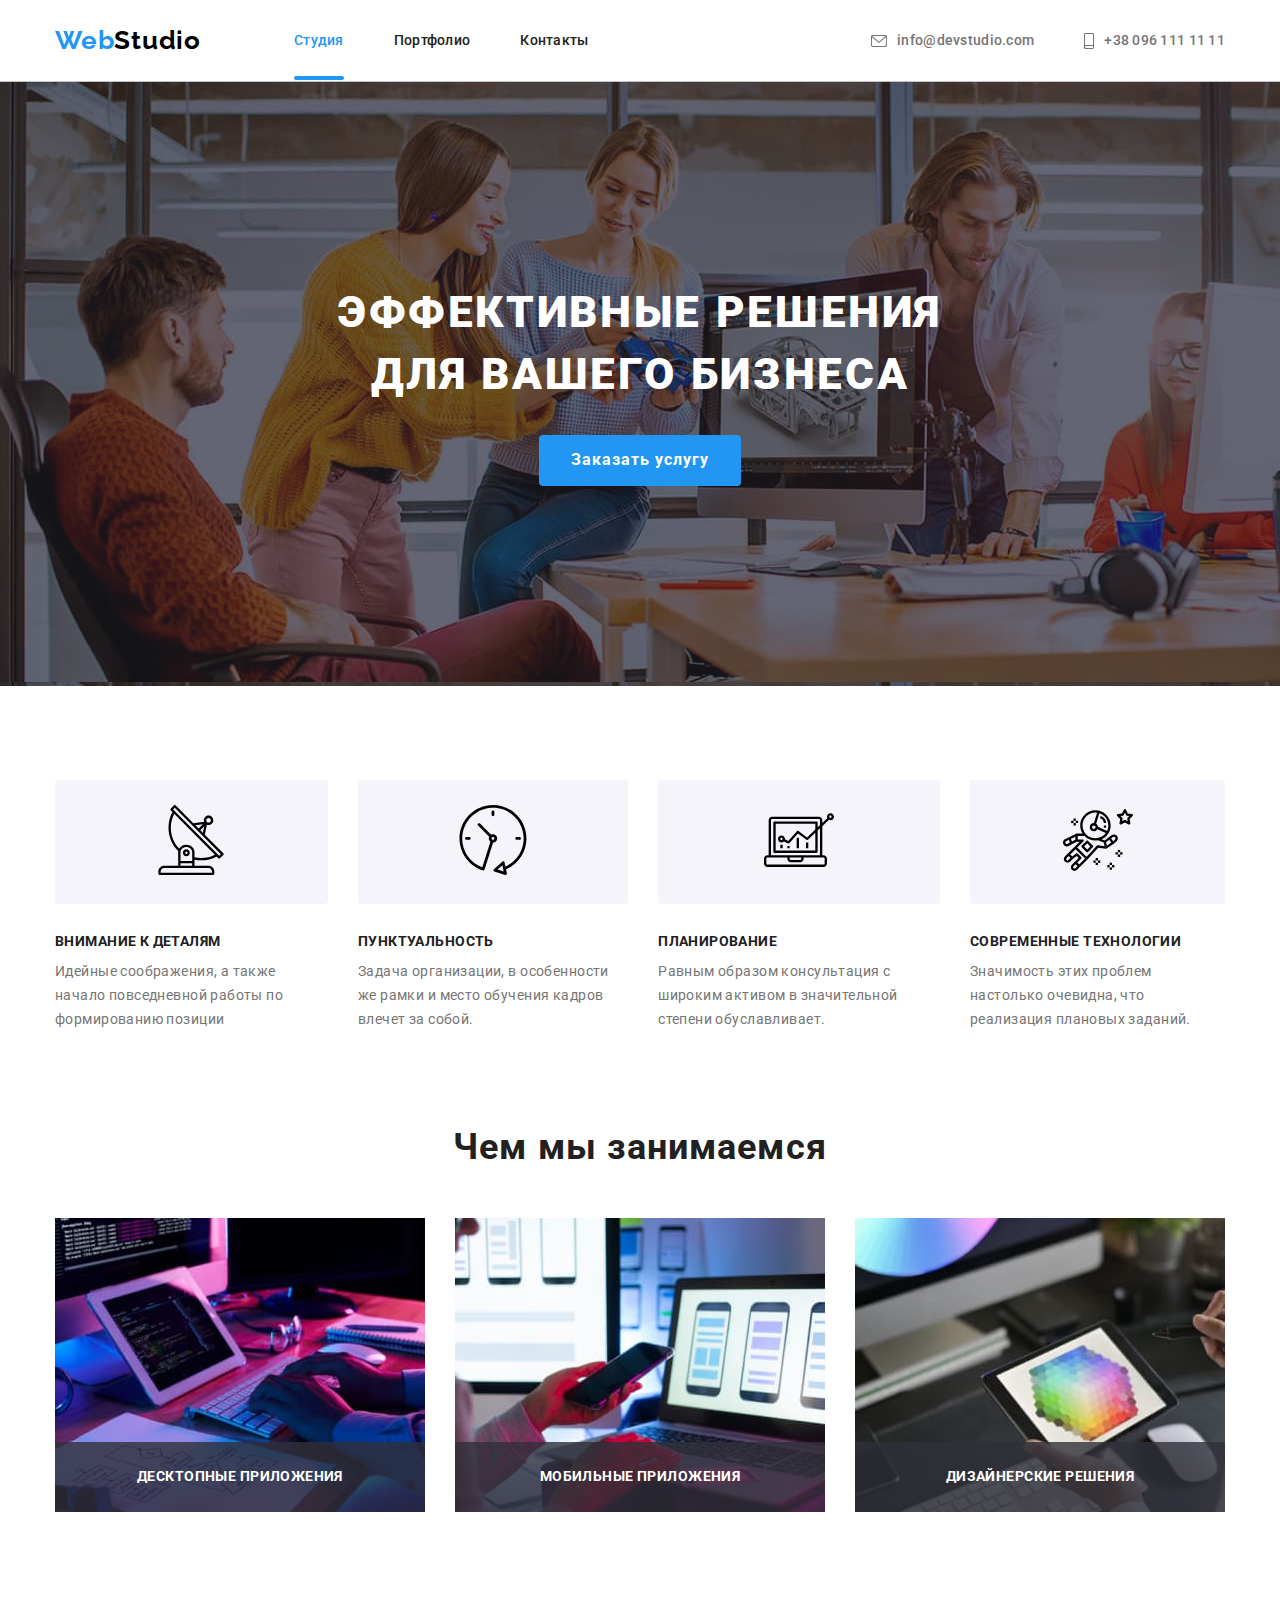
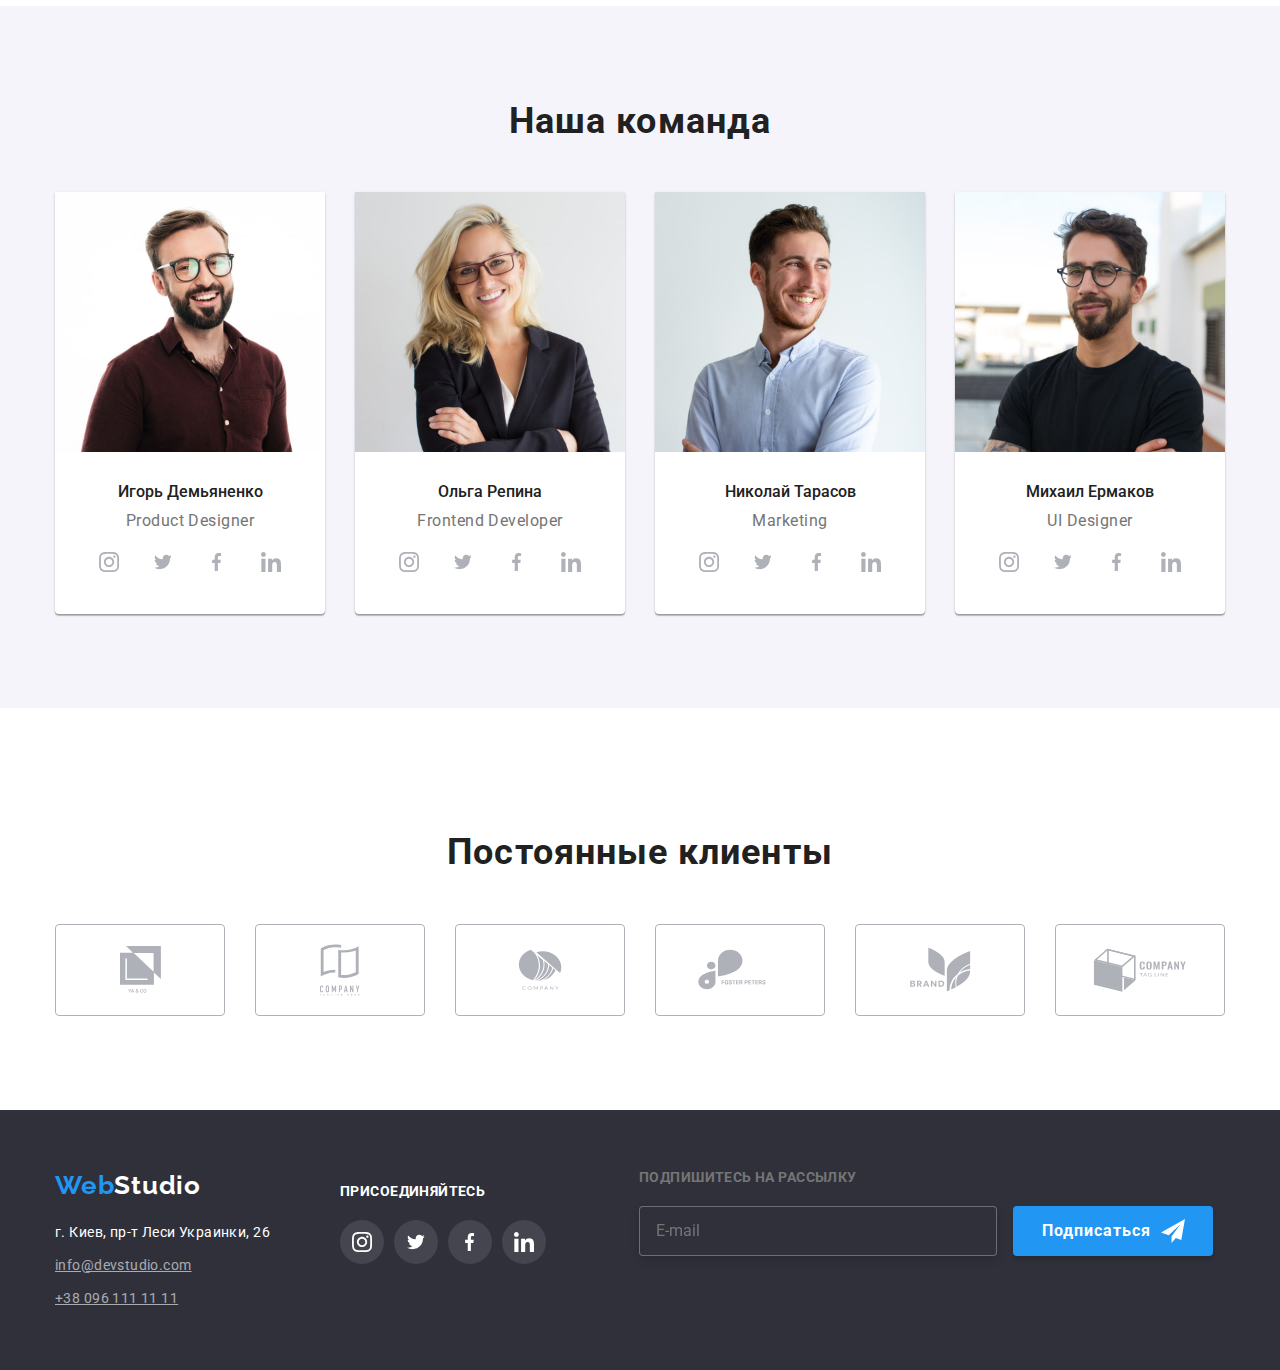
==== commit 8cc5cb89: "8" ====
--- a/index.html
+++ b/index.html
@@ -20,11 +20,11 @@
   <body>
     <header class="header">
       <div class="container nav">
+        <a class="header__logotype link" href="./"><span class="header__logo">Web</span>Studio</a>
         <nav class="header-nav">
-          <a class="header__logotype link" href="./"><span class="header__logo">Web</span>Studio</a>
           <ul class="header-nav__list list">
             <li class="header-nav__item">
-              <a class="header-nav__link link underline" href="">Студия</a>
+              <a class="header-nav__link underline link" href="">Студия</a>
             </li>
             <li class="header-nav__item">
               <a class="header-nav__link link" href="./portfolio.html">Портфолио</a>
@@ -37,7 +37,7 @@
         <ul class="header__list list">
           <li class="header__item">
             <a class="header__contact link" href="mailto:info@devstudio.com">
-              <svg class="header__icon-envelope">
+              <svg class="header__icon" width="16px" height="12px">
                 <use href="./images/icons.svg#envelope"></use>
               </svg>
               info@devstudio.com</a
@@ -45,48 +45,68 @@
           </li>
           <li class="header__item">
             <a class="header__contact link" href="tel:+380961111111">
-              <svg class="header__icon-smartphone">
-                <use href="images/icons.svg#smartphone"></use>
+              <svg class="header__icon" width="10px" height="16px">
+                <use href="./images/icons.svg#smartphone"></use>
               </svg>
-              +38 096 111 11 11</a
-            >
+              +38 096 111 11 11
+            </a>
           </li>
         </ul>
       </div>
     </header>
     <main>
-      <!-------------------hero--------------------->
-
+      <!--************HERO*************-->
       <section class="hero">
         <div class="container">
-        <h1 class="hero__title">Эффективные решения <br />для вашего бизнеса</h1>
-        <button class="hero__btn" data-modal-open type="button">Заказать услугу</button>
+          <h1 class="hero__title">Эффективные решения <br />для вашего бизнеса</h1>
+          <button class="hero__btn" type="button" data-modal-open>Заказать услугу</button>
         </div>
       </section>
-      <!-------------------features--------------------->
+
+      <!--************FEATURES*************-->
 
       <section class="features">
         <div class="container">
           <ul class="features__list list">
-            <li class="features__item antenna-icon">
+            <li class="features__item">
+              <div class="features__thumb">
+                <svg class="features__icon" width="70px" height="70px">
+                  <use href="./images/icons.svg#antenna"></use>
+                </svg>
+              </div>
               <h3 class="features__title">Внимание к деталям</h3>
               <p class="features__text">
                 Идейные соображения, а также начало повседневной работы по формированию позиции
               </p>
             </li>
-            <li class="features__item clock-icon">
+            <li class="features__item">
+              <div class="features__thumb">
+                <svg class="features__icon" width="70px" height="70px">
+                  <use href="./images/icons.svg#clock"></use>
+                </svg>
+              </div>
               <h3 class="features__title">Пунктуальность</h3>
               <p class="features__text">
                 Задача организации, в особенности же рамки и место обучения кадров влечет за собой.
               </p>
             </li>
-            <li class="features__item diagram-icon">
+            <li class="features__item">
+              <div class="features__thumb">
+                <svg class="features__icon" width="70px" height="70px">
+                  <use href="./images/icons.svg#diagram"></use>
+                </svg>
+              </div>
               <h3 class="features__title">Планирование</h3>
               <p class="features__text">
                 Равным образом консультация с широким активом в значительной степени обуславливает.
               </p>
             </li>
-            <li class="features__item astronaut-icon">
+            <li class="features__item">
+              <div class="features__thumb">
+                <svg class="features__icon" width="70px" height="70px">
+                  <use href="./images/icons.svg#astronaut"></use>
+                </svg>
+              </div>
               <h3 class="features__title">Современные технологии</h3>
               <p class="features__text">
                 Значимость этих проблем настолько очевидна, что реализация плановых заданий.
@@ -95,34 +115,30 @@
           </ul>
         </div>
       </section>
-      <!-------------------work--------------------->
+
+      <!--************WORK*************-->
 
       <section class="work">
         <div class="container">
           <h2 class="work__title">Чем мы занимаемся</h2>
           <ul class="work__list list">
             <li class="work__item">
-              <div class="work__item-img">
-                <img class="work__img" src="images/work-img1.jpg" alt="ПК" width="370" />
-                <p class="work__text">Десктопные приложения</p>
-              </div>
+              <img class="work__img" src="images/work-img1.jpg" alt="ПК" width="370" />
+              <p class="work__text">Десктопные приложения</p>
             </li>
             <li class="work__item">
-              <div class="work__item-img">
-                <img class="work__img" src="images/work-img2.jpg" alt="Телефон" width="370" />
-                <p class="work__text">Мобильные приложения</p>
-              </div>
+              <img class="work__img" src="images/work-img2.jpg" alt="Телефон" width="370" />
+              <p class="work__text">Мобильные приложения</p>
             </li>
             <li class="work__item">
-              <div class="work__item-img">
-                <img class="work__img" src="images/work-img3.jpg" alt="Планшет" width="370" />
-                <p class="work__text">Дизайнерские решения</p>
-              </div>
+              <img class="work__img" src="images/work-img3.jpg" alt="Планшет" width="370" />
+              <p class="work__text">Дизайнерские решения</p>
             </li>
           </ul>
         </div>
       </section>
-      <!-------------------comand--------------------->
+
+      <!--************COMAND*************-->
 
       <section class="comand">
         <div class="container">
@@ -137,39 +153,41 @@
                 height="260"
               />
               <div class="comand-title__man-text">
-                <h3 class="comand__title-man">Игорь Демьяненко</h3>
+                <h3 class="comand-title__man">Игорь Демьяненко</h3>
                 <p class="comand__text">Product Designer</p>
-              </div>
-              <ul class="comand-social__list list">
-                <li class="comand-social__item">
-                  <a class="comand-social__link" href="">
-                    <svg class="comand-social__icon" width="20px" height="20px">
-                      <use href="images/icons.svg#instagram"></use>
-                    </svg>
-                  </a>
-                </li>
-                <li class="comand-social__item">
-                  <a class="comand-social__link" href="">
-                    <svg class="comand-social__icon" width="20px" height="16px">
-                      <use href="images/icons.svg#twitter"></use>
-                    </svg>
-                  </a>
-                </li>
-                <li class="comand-social__item">
-                  <a class="comand-social__link" href="">
-                    <svg class="comand-social__icon" width="10px" height="20px">
-                      <use href="images/icons.svg#facebook"></use>
-                    </svg>
-                  </a>
-                </li>
-                <li class="comand-social__item">
-                  <a class="comand-social__link" href="">
-                    <svg class="comand-social__icon" width="20px" height="20px">
-                      <use href="images/icons.svg#linkedin"></use>
-                    </svg>
-                  </a>
-                </li>
-              </ul>
+                <div class="comand-social">
+                  <ul class="comand-social__list list">
+                    <li class="comand-social__item">
+                      <a href="" class="comand-social__link">
+                        <svg class="comand-social__icon" width="20px" height="20px">
+                          <use href="./images/icons.svg#instagram"></use>
+                        </svg>
+                      </a>
+                    </li>
+                    <li class="comand-social__item">
+                      <a href="" class="comand-social__link">
+                        <svg class="comand-social__icon" width="20px" height="16px">
+                          <use href="./images/icons.svg#twitter"></use>
+                        </svg>
+                      </a>
+                    </li>
+                    <li class="comand-social__item">
+                      <a href="" class="comand-social__link">
+                        <svg class="comand-social__icon" width="10px" height="20px">
+                          <use href="./images/icons.svg#facebook"></use>
+                        </svg>
+                      </a>
+                    </li>
+                    <li class="comand-social__item">
+                      <a href="" class="comand-social__link">
+                        <svg class="comand-social-icon" width="20px" height="20px">
+                          <use href="./images/icons.svg#linkedin"></use>
+                        </svg>
+                      </a>
+                    </li>
+                  </ul>
+                </div>
+              </div>
             </li>
             <li class="comand__item">
               <img
@@ -180,39 +198,41 @@
                 height="260"
               />
               <div class="comand-title__man-text">
-                <h3 class="comand__title-man">Ольга Репина</h3>
+                <h3 class="comand-title__man">Ольга Репина</h3>
                 <p class="comand__text">Frontend Developer</p>
-              </div>
-              <ul class="comand-social__list list">
-                <li class="comand-social__item">
-                  <a class="comand-social__link" href="">
-                    <svg class="social__icon" width="20px" height="20px">
-                      <use href="images/icons.svg#instagram"></use>
-                    </svg>
-                  </a>
-                </li>
-                <li class="comand-social__item">
-                  <a class="comand-social__link" href="">
-                    <svg class="comand-social__icon" width="20px" height="16px">
-                      <use href="images/icons.svg#twitter"></use>
-                    </svg>
-                  </a>
-                </li>
-                <li class="comand-social__item">
-                  <a class="comand-social__link" href="">
-                    <svg class="comand-social__icon" width="10px" height="20px">
-                      <use href="images/icons.svg#facebook"></use>
-                    </svg>
-                  </a>
-                </li>
-                <li class="comand-social__item">
-                  <a class="comand-social__link" href="">
-                    <svg class="comand-social__icon" width="20px" height="20px">
-                      <use href="images/icons.svg#linkedin"></use>
-                    </svg>
-                  </a>
-                </li>
-              </ul>
+                <div class="comand-social">
+                  <ul class="comand-social__list list">
+                    <li class="comand-social__item">
+                      <a href="" class="comand-social__link">
+                        <svg class="comand-social__icon" width="20px" height="20px">
+                          <use href="./images/icons.svg#instagram"></use>
+                        </svg>
+                      </a>
+                    </li>
+                    <li class="comand-social__item">
+                      <a href="" class="comand-social__link">
+                        <svg class="comand-social__icon" width="20px" height="16px">
+                          <use href="./images/icons.svg#twitter"></use>
+                        </svg>
+                      </a>
+                    </li>
+                    <li class="comand-social__item">
+                      <a href="" class="comand-social__link">
+                        <svg class="comand-social__icon" width="10px" height="20px">
+                          <use href="./images/icons.svg#facebook"></use>
+                        </svg>
+                      </a>
+                    </li>
+                    <li class="comand-social__item">
+                      <a href="" class="comand-social__link">
+                        <svg class="comand-social__icon" width="20px" height="20px">
+                          <use href="./images/icons.svg#linkedin"></use>
+                        </svg>
+                      </a>
+                    </li>
+                  </ul>
+                </div>
+              </div>
             </li>
             <li class="comand__item">
               <img
@@ -223,39 +243,41 @@
                 height="260"
               />
               <div class="comand-title__man-text">
-                <h3 class="comand__title-man">Николай Тарасов</h3>
+                <h3 class="comand-title__man">Николай Тарасов</h3>
                 <p class="comand__text">Marketing</p>
-              </div>
-              <ul class="comand-social__list list">
-                <li class="comand-social__item">
-                  <a class="comand-social__link" href="">
-                    <svg class="social__icon" width="20px" height="20px">
-                      <use href="images/icons.svg#instagram"></use>
-                    </svg>
-                  </a>
-                </li>
-                <li class="comand-social__item">
-                  <a class="comand-social__link" href="">
-                    <svg class="comand-social__icon" width="20px" height="16px">
-                      <use href="images/icons.svg#twitter"></use>
-                    </svg>
-                  </a>
-                </li>
-                <li class="comand-social__item">
-                  <a class="comand-social__link" href="">
-                    <svg class="comand-social__icon" width="10px" height="20px">
-                      <use href="images/icons.svg#facebook"></use>
-                    </svg>
-                  </a>
-                </li>
-                <li class="comand-social__item">
-                  <a class="comand-social__link" href="">
-                    <svg class="comand-social__icon" width="20px" height="20px">
-                      <use href="images/icons.svg#linkedin"></use>
-                    </svg>
-                  </a>
-                </li>
-              </ul>
+                <div class="comand-social">
+                  <ul class="comand-social__list list">
+                    <li class="comand-social__item">
+                      <a href="" class="comand-social__link">
+                        <svg class="comand-social__icon" width="20px" height="20px">
+                          <use href="./images/icons.svg#instagram"></use>
+                        </svg>
+                      </a>
+                    </li>
+                    <li class="comand-social__item">
+                      <a href="" class="comand-social__link">
+                        <svg class="comand-social__icon" width="20px" height="16px">
+                          <use href="./images/icons.svg#twitter"></use>
+                        </svg>
+                      </a>
+                    </li>
+                    <li class="comand-social__item">
+                      <a href="" class="comand-social__link">
+                        <svg class="comand-social__icon" width="10px" height="20px">
+                          <use href="./images/icons.svg#facebook"></use>
+                        </svg>
+                      </a>
+                    </li>
+                    <li class="comand-social__item">
+                      <a href="" class="comand-social__link">
+                        <svg class="comand-social__icon" width="20px" height="20px">
+                          <use href="./images/icons.svg#linkedin"></use>
+                        </svg>
+                      </a>
+                    </li>
+                  </ul>
+                </div>
+              </div>
             </li>
             <li class="comand__item">
               <img
@@ -266,213 +288,233 @@
                 height="260"
               />
               <div class="comand-title__man-text">
-                <h3 class="comand__title-man">Михаил Ермаков</h3>
+                <h3 class="comand-title__man">Михаил Ермаков</h3>
                 <p class="comand__text">UI Designer</p>
-              </div>
-              <ul class="comand-social__list list">
-                <li class="comand-social__item">
-                  <a class="comand-social__link" href="">
-                    <svg class="comand-social__icon" width="20px" height="20px">
-                      <use href="images/icons.svg#instagram"></use>
-                    </svg>
-                  </a>
-                </li>
-                <li class="comand-social__item">
-                  <a class="comand-social__link" href="">
-                    <svg class="comand-social__icon" width="20px" height="16px">
-                      <use href="images/icons.svg#twitter"></use>
-                    </svg>
-                  </a>
-                </li>
-                <li class="comand-social__item">
-                  <a class="comand-social__link" href="">
-                    <svg class="comand-social__icon" width="10px" height="20px">
-                      <use href="images/icons.svg#facebook"></use>
-                    </svg>
-                  </a>
-                </li>
-                <li class="comand-social__item">
-                  <a class="comand-social__link" href="">
-                    <svg class="comand-social__icon" width="20px" height="20px">
-                      <use href="images/icons.svg#linkedin"></use>
-                    </svg>
-                  </a>
-                </li>
-              </ul>
+                <div class="comand-social">
+                  <ul class="comand-social__list list">
+                    <li class="comand-social__item">
+                      <a href="" class="comand-social__link">
+                        <svg class="comand-social__icon" width="20px" height="20px">
+                          <use href="./images/icons.svg#instagram"></use>
+                        </svg>
+                      </a>
+                    </li>
+                    <li class="comand-social__item">
+                      <a href="" class="comand-social__link">
+                        <svg class="comand-social__icon" width="20px" height="16px">
+                          <use href="./images/icons.svg#twitter"></use>
+                        </svg>
+                      </a>
+                    </li>
+                    <li class="comand-social__item">
+                      <a href="" class="comand-social__link">
+                        <svg class="comand-social__icon" width="10px" height="20px">
+                          <use href="./images/icons.svg#facebook"></use>
+                        </svg>
+                      </a>
+                    </li>
+                    <li class="comand-social__item">
+                      <a href="" class="comand-social__link">
+                        <svg class="comand-social__icon" width="20px" height="20px">
+                          <use href="./images/icons.svg#linkedin"></use>
+                        </svg>
+                      </a>
+                    </li>
+                  </ul>
+                </div>
+              </div>
             </li>
           </ul>
         </div>
       </section>
-      <!-------------------clients--------------------->
+      <!--************CLIENTS*************-->
 
       <section class="clients">
+        <h2 class="clients__title">Постоянные клиенты</h2>
         <div class="container">
-          <h2 class="clients__title">Постоянные клиенты</h2>
           <ul class="clients__list list">
             <li class="clients__item">
-              <a class="clients__link" href="">
+              <a href="" class="clients__link">
                 <svg class="clients__icon" width="41px" height="47px">
-                  <use href="images/icons.svg#group1"></use>
+                  <use href="./images/icons.svg#group1"></use>
                 </svg>
               </a>
             </li>
             <li class="clients__item">
-              <a class="clients__link" href="">
+              <a href="" class="clients__link">
                 <svg class="clients__icon" width="40px" height="52px">
-                  <use href="images/icons.svg#group2"></use>
+                  <use href="./images/icons.svg#group2"></use>
                 </svg>
               </a>
             </li>
             <li class="clients__item">
-              <a class="clients__link" href="">
+              <a href="" class="clients__link">
                 <svg class="clients__icon" width="44px" height="41px">
-                  <use href="images/icons.svg#group3"></use>
+                  <use href="./images/icons.svg#group3"></use>
                 </svg>
               </a>
             </li>
             <li class="clients__item">
-              <a class="clients__link" href="">
+              <a href="" class="clients__link">
                 <svg class="clients__icon" width="84px" height="41px">
-                  <use href="images/icons.svg#group4"></use>
+                  <use href="./images/icons.svg#group4"></use>
                 </svg>
               </a>
             </li>
             <li class="clients__item">
-              <a class="clients__link" href="">
+              <a href="" class="clients__link">
                 <svg class="clients__icon" width="63px" height="45px">
-                  <use href="images/icons.svg#group5"></use>
+                  <use href="./images/icons.svg#group5"></use>
                 </svg>
               </a>
             </li>
             <li class="clients__item">
-              <a class="clients__link" href="">
+              <a href="" class="clients__link">
                 <svg class="clients__icon" width="94px" height="44px">
-                  <use href="images/icons.svg#group6"></use>
+                  <use href="./images/icons.svg#group6"></use>
                 </svg>
               </a>
             </li>
           </ul>
         </div>
       </section>
-      <!-------------------backdrop--------------------->
-
-      <div class="backdrop is-hidden" data-modal>
-        <div class="modal">
-          <button class="modal__btn" data-modal-close>
-            <svg class="modal__svg" width="11px" height="11px">
-              <use href="./images/icons.svg#Vector"></use>
-            </svg>
-          </button>
-          <h2 class="form__title">Оставьте свои данные, мы вам перезвоним</h2>
-          <form class="form" autocomplete="off">
-           <div class="form__name"> <label class="form__field">
-              <span class="form__word">Имя</span>
-              <svg class="form__svg" width="18px" height="18px">
+    </main>
+    <!--************FOOTER*************-->
+
+    <footer class="footer">
+      <div class="container">
+        <div class="footer__general">
+          <div class="footer-adress__box">
+            <a class="footer__logotype link" href="/"
+              ><span class="footer__logo">Web</span>Studio</a
+            >
+            <address class="footer-adress">г. Киев, пр-т Леси Украинки, 26</address>
+            <ul class="footer__list list">
+              <li class="footer__item">
+                <a class="footer__contact link" href="mailto:info@devstudio.com"
+                  >info@devstudio.com</a
+                >
+              </li>
+              <li class="footer__item">
+                <a class="footer__contact link" href="tel:+380961111111">+38 096 111 11 11</a>
+              </li>
+            </ul>
+          </div>
+          <div class="footer__social-box">
+            <h3 class="social-box__title">присоединяйтесь</h3>
+            <ul class="social-box__list list">
+              <li class="social-box__item">
+                <a href="" class="social-box__link">
+                  <svg class="social-box__icon" width="20px" height="20px">
+                    <use href="./images/icons.svg#instagram"></use>
+                  </svg>
+                </a>
+              </li>
+              <li class="social-box__item">
+                <a href="" class="social-box__link">
+                  <svg class="social-box__icon" width="20px" height="16px">
+                    <use href="./images/icons.svg#twitter"></use>
+                  </svg>
+                </a>
+              </li>
+              <li class="social-box__item">
+                <a href="" class="social-box__link">
+                  <svg class="social-box__icon" width="10px" height="20px">
+                    <use href="./images/icons.svg#facebook"></use>
+                  </svg>
+                </a>
+              </li>
+              <li class="social-box__item">
+                <a href="" class="social-box__link">
+                  <svg class="social-box__icon" width="20px" height="20px">
+                    <use href="./images/icons.svg#linkedin"></use>
+                  </svg>
+                </a>
+              </li>
+            </ul>
+          </div>
+          <div class="send">
+            <h3 class="send__title">Подпишитесь на рассылку</h3>
+            <input class="send__mail" type="email" name="mail" placeholder="E-mail" />
+
+            <button type="button" class="send__btn">
+              Подписаться
+              <svg class="send__icon" width="24px" height="24px">
+                <use href="./images/icons.svg#icon-send"></use>
+              </svg>
+            </button>
+          </div>
+        </div>
+      </div>
+    </footer>
+
+    <!--************MODAL*************-->
+
+    <div class="backdrop is-hidden" data-modal>
+      <div class="modal">
+        <button type="button" class="modal-btn" data-modal-close>
+          <svg class="modal-btn__icon" width="11px" height="11px">
+            <use href="./images/icons.svg#Vector"></use>
+          </svg>
+        </button>
+        <h2 class="modal__title">Оставьте свои данные, мы вам перезвоним</h2>
+        <form class="modal__form">
+          <div class="form__name">
+            <label for="user-name" class="form__field">Имя</label>
+            <div class="input__wrap">
+              <input type="text" name="user-name" id="user-name" class="form__input" />
+              <svg class="input__icon" width="18" height="18">
                 <use href="./images/icons.svg#person-black"></use>
               </svg>
-              <input type="email" class="form__input" name="name" />
-            </label></div>
-
-            <div class="form__phone"><label class="form__field">
-              <span class="form__word">Телефон</span>
-              <svg class="form__svg" width="18px" height="18px">
+            </div>
+          </div>
+          <div class="form__tel">
+            <label for="user-tel" class="form__field">Телефон</label>
+            <div class="input__wrap">
+              <input type="tel" name="user-tel" id="user-tel" class="form__input" />
+              <svg class="input__icon" width="18" height="18">
                 <use href="./images/icons.svg#phone-black"></use>
               </svg>
-              <input type="tel" class="form__input" name="phone-number" />
-            </label></div>
-            <div class="form__mail"><label class="form__field">
-              <span class="form__word">Почта</span>
-              <svg class="form__svg" width="18px" height="18px">
+            </div>
+          </div>
+          <div class="form__mail">
+            <label for="user-mail" class="form__field">Почта</label>
+            <div class="input__wrap">
+              <input type="email" name="user-mail" id="user-mail" class="form__input" />
+              <svg class="input__icon" width="18" height="18">
                 <use href="./images/icons.svg#email-black"></use>
               </svg>
-              <input type="email" class="form__input" name="mail" />
-            </label></div>
-            <div class="form__coment">
-            <label class="form__field">
-              <span class="form__word">Коментарий</span>
-              <textarea
-                name="feedback"
-                class="form__textarea"
-                placeholder="Введите текст"
-              ></textarea></div>
+            </div>
+          </div>
+          <div class="form__coment">
+            <label for="feedback" class="form__field">Комментарий</label>
+            <textarea
+              name="feedback"
+              class="form__textarea"
+              placeholder="Введите текст"
+              id="feedback"
+            ></textarea>
+          </div>
+          <div class="form__check">
+            <input
+              type="checkbox"
+              class="modal__check visually-hidden"
+              id="modal-check"
+              name="privacy-check"
+            />
+            <label for="modal-check" class="modal__check-text">
+              <span>
+                <svg class="check__icon" width="16" height="15">
+                  <use href="./images/icons.svg#icon-check"></use>
+                </svg>
+              </span>
+              Соглашаюсь с рассылкой и принимаю <a href=""> Условия договора</a>
             </label>
-            <div class="checkbox__block">
-              <label class="form__checkbox">
-                <input class="checkbox" type="checkbox" name="terms" value="treaty" />
-                <span class="checkbox__icon">
-                  <svg class="checkbox__svg" width="16px" height="15px">
-                    <use href="./images/icons.svg#icon-check"></use>
-                  </svg>
-                </span>
-                Соглашаюсь с рассылкой и принимаю <a href="" class="checkbox__link"> Условия договора</a>
-              </label>
-              
-            </div>
-
-            <button type="submit" class="form__submit">Отправить</button>
-          </form>
-        </div>
+          </div>
+          <button type="submit" class="form__btn">Отправить</button>
+        </form>
       </div>
-    </main>
-    <!-------------------footer--------------------->
-
-    <footer class="footer">
-      <div class="container footer-social">
-        <div class="footer__logotype-adress">
-          <a class="footer__logotype link" href="/"><span class="footer__logo">Web</span>Studio</a>
-          <address class="footer__adress">г. Киев, пр-т Леси Украинки, 26</address>
-          <ul class="footer__list list">
-            <li class="footer__item">
-              <a class="footer__contact link" href="mailto:info@devstudio.com">info@devstudio.com</a>
-            </li>
-            <li class="footer__item">
-              <a class="footer__contact link" href="tel:+380961111111">+38 096 111 11 11</a>
-            </li>
-          </ul>
-        </div>
-        <div class="footer-social__icons">
-          <h3 class="footer-social__title">Присоединяйтесь</h3>
-          <ul class="footer-social__list list">
-            <li class="footer-social__item">
-              <a class="footer-social__link" href="">
-                <svg class="footer-social__icon" width="20px" height="20px">
-                  <use href="images/icons.svg#instagram"></use>
-                </svg>
-              </a>
-            </li>
-            <li class="footer-social__item">
-              <a class="footer-social__link" href="">
-                <svg class="footer-social__icon" width="20px" height="20px">
-                  <use href="images/icons.svg#twitter"></use>
-                </svg>
-              </a>
-            </li>
-            <li class="footer-social__item">
-              <a class="footer-social__link" href="">
-                <svg class="footer-social__icon" width="20px" height="20px">
-                  <use href="images/icons.svg#facebook"></use>
-                </svg>
-              </a>
-            </li>
-            <li class="footer-social__item">
-              <a class="footer-social__link" href="">
-                <svg class="footer-social__icon" width="20px" height="20px">
-                  <use href="images/icons.svg#linkedin"></use>
-                </svg>
-              </a>
-            </li>
-          </ul>
-        </div>
-        <div class="send">
-          <h3 class="send__title">Подпишитесь на рассылку</h3>
-          <lable class="send__form">
-            <input class="send__mail" type="email" name="mail" placeholder="E-mail">
-          </lable>
-          <button type="subscribe" class="send__btn">Подписаться <svg class="send__icon" width = 24px height = 24px><use href="./images/icons.svg#icon-send"></use></svg></button>
-        </div>
-        
-      </div>
-    </footer>
+    </div>
     <script src="./js/modal.js"></script>
   </body>
 </html>
--- a/css/main.min.css
+++ b/css/main.min.css
@@ -1,2 +1,2 @@
-body{font-family:roboto, sans-serif;color:#757575;background-color:#fff;font-style:normal}.container{padding-left:15px;padding-right:15px;margin:0 auto}@media screen and (min-width: 480px){.container{width:480px}}@media screen and (min-width: 768px){.container{width:768px}}@media screen and (min-width: 1200px){.container{width:1200px}}.header__logotype{text-decoration:none;font-family:Raleway;font-weight:700;font-size:26px;line-height:1.2;letter-spacing:0.03em;margin-right:93px;color:#000000}.header__logotype:hover,.header__logotype:focus{color:#2196f3;-webkit-transition:color 250ms cubic-bezier(0.4, 0, 0.2, 1);transition:color 250ms cubic-bezier(0.4, 0, 0.2, 1)}.header__logo{color:#2196f3}.header{padding:25px 0;background-color:#fff;border-bottom-width:1px;border-bottom-style:solid;border-bottom-color:#c4c4c4}.header__item+.header__item{margin-left:50px}.nav{display:-webkit-box;display:-ms-flexbox;display:flex;-webkit-box-align:center;-ms-flex-align:center;align-items:center}.header-nav{display:-webkit-box;display:-ms-flexbox;display:flex;-webkit-box-align:center;-ms-flex-align:center;align-items:center}.header-nav__list{display:-webkit-box;display:-ms-flexbox;display:flex;margin-left:auto;margin-top:0;margin-bottom:0;padding:0;list-style:none}.header-nav__item+.header-nav__item{margin-left:50px}.header__list{display:-webkit-box;display:-ms-flexbox;display:flex;margin-left:auto;margin-top:0;margin-bottom:0;padding:0;list-style:none}.header-nav__link{position:relative;padding-top:32px;padding-bottom:33px;text-decoration:none;font-style:normal;font-weight:500;font-size:14px;line-height:1.14;letter-spacing:0.02em;color:#212121;-webkit-transition:250ms cubic-bezier(0.4, 0, 0.2, 1);transition:250ms cubic-bezier(0.4, 0, 0.2, 1)}.header-nav__link:hover,.header-nav__link:focus{color:#2196f3;-webkit-transition:color 250ms cubic-bezier(0.4, 0, 0.2, 1);transition:color 250ms cubic-bezier(0.4, 0, 0.2, 1)}.underline{color:#2196f3}.underline::after{position:absolute;bottom:0;content:'';display:block;width:100%;height:4px;border-radius:2px;background-color:#2196f3}.header__contact{display:-webkit-inline-box;display:-ms-inline-flexbox;display:inline-flex;-webkit-box-align:center;-ms-flex-align:center;align-items:center;text-decoration:none;font-style:normal;font-weight:500;font-size:14px;line-height:1.14;letter-spacing:0.02em;color:#757575}.header__contact:hover,.header__contact:focus{color:#2196f3;-webkit-transition:color 250ms cubic-bezier(0.4, 0, 0.2, 1);transition:color 250ms cubic-bezier(0.4, 0, 0.2, 1)}.header__icon-envelope{width:16px;height:12px;margin-right:10px;fill:currentColor}.header__icon-smartphone{width:10px;height:16px;margin-right:10px;fill:currentColor}.hero{padding:200px 0;text-align:center;max-width:1600px;height:600px;margin-right:auto;margin-left:auto;background-image:-webkit-gradient(linear, left top, left bottom, from(rgba(47,48,58,0.4)), to(rgba(47,48,58,0.4))),url(../images/overlay.jpg);background-image:linear-gradient(rgba(47,48,58,0.4), rgba(47,48,58,0.4)),url(../images/overlay.jpg);background-color:#c4c4c4}.hero__title{margin-top:0;margin-bottom:0;font-weight:900;font-size:44px;line-height:1.4;letter-spacing:0.06em;text-transform:uppercase;color:#fff}.hero__btn{margin-top:30px;padding:10px 32px;border:none;border-radius:4px;font-family:inherit;font-style:normal;font-weight:700;font-size:16px;line-height:1.9;letter-spacing:0.06em;cursor:pointer;background-color:#2196f3;color:#fff}.features{margin-top:0;margin-bottom:0;padding-top:94px}@media screen and (max-width: 767px){.features{padding:60px 0}.features__item+.features__item{margin-top:30px}}@media screen and (max-width: 1199px){.features{padding:60px 0}}.features__list{margin:0;padding:0;list-style:none}@media screen and (min-width: 768px){.features__list{display:-webkit-box;display:-ms-flexbox;display:flex;-ms-flex-wrap:wrap;flex-wrap:wrap;margin:-15px}}@media screen and (min-width: 1200px){.features__list{-ms-flex-wrap:nowrap;flex-wrap:nowrap}}@media screen and (min-width: 768px){.features__item{margin:15px;width:calc((100% - 4 * 15px) / 2)}}.features__title{margin:0;font-weight:700;font-size:14px;line-height:1.14;letter-spacing:0.03em;text-transform:uppercase;color:#212121}@media screen and (max-width: 767px){.features__title{text-align:center}}.features__text{margin-bottom:0;margin-top:10px;font-weight:400;font-size:14px;line-height:1.7;letter-spacing:0.03em;color:#757575}.features__item::before{content:'';display:block;height:120px;margin-bottom:30px;background:#f5f4fa;border-radius:4px;background-repeat:no-repeat;background-position:center}.antenna-icon::before{background-image:url("../images/antenna.svg")}.clock-icon::before{background-image:url("../images/clock.svg")}.diagram-icon::before{background-image:url("../images/diagram.svg")}.astronaut-icon::before{background-image:url("../images/astronaut.svg")}.work{margin-top:0px;margin-bottom:0px;padding-top:94px;padding-bottom:94px}@media screen and (max-width: 1200px){.work{display:none}}.work__title{margin-top:0;margin-bottom:50px;font-style:normal;font-weight:700;font-size:36px;line-height:1.17;text-align:center;letter-spacing:0.03em;color:#212121}.work__list{display:-webkit-box;display:-ms-flexbox;display:flex;margin:0;padding:0;list-style:none}.work__item+.work__item{margin-left:30px}.work__item-img{position:relative}.work__item-img::before{position:absolute;content:'';display:inline-block;width:100%;height:70px;bottom:0;background-color:rgba(47,48,58,0.8)}.work__text{position:absolute;margin:0;bottom:27px;left:83px;font-style:normal;font-weight:700;font-size:14px;line-height:1.1;text-align:center;letter-spacing:0.03em;text-transform:uppercase;color:#fff}.work__img{display:block}.comand{margin-top:0px;margin-bottom:0;padding:94px 0;background-color:#f5f4fa}@media screen and (max-width: 1199px){.comand{padding:60px 0}}.comand__title{margin-top:0;margin-bottom:50px;font-style:normal;font-weight:700;font-size:36px;line-height:1.17;text-align:center;letter-spacing:0.03em;color:#212121}@media screen and (max-width: 1199px){.comand__title{margin-bottom:30px}}.comand__list{margin-top:0;margin-bottom:0;padding-left:0;text-align:center;list-style:none}@media screen and (min-width: 768px){.comand__list{display:-webkit-box;display:-ms-flexbox;display:flex;-ms-flex-wrap:wrap;flex-wrap:wrap;margin:-15px}}@media screen and (min-width: 1200px){.comand__list{margin:0;-ms-flex-wrap:nowrap;flex-wrap:nowrap}}.comand__item{background:#fff;-webkit-box-shadow:0px 1px 3px rgba(0,0,0,0.12),0px 1px 1px rgba(0,0,0,0.14),0px 2px 1px rgba(0,0,0,0.2);box-shadow:0px 1px 3px rgba(0,0,0,0.12),0px 1px 1px rgba(0,0,0,0.14),0px 2px 1px rgba(0,0,0,0.2);border-radius:0px 0px 4px 4px}@media screen and (max-width: 767px){.comand__item+.comand__item{margin-top:30px}}@media screen and (min-width: 1200px){.comand__item+.comand__item{margin-left:30px}}@media screen and (min-width: 768px) and (max-width: 1199px){.comand__item{margin:15px;width:calc((100% - 4 * 15px) / 2)}}.comand-title__man-text{padding-top:30px;padding-bottom:0}.comand__img{display:block}.comand__title-man{margin-top:0;margin-bottom:0;font-style:normal;font-weight:500;font-size:16px;line-height:1.2;letter-spacing:0.03e;color:#212121}.comand__text{margin-top:10px;margin-bottom:0;font-style:normal;font-weight:400;font-size:16px;line-height:1.2;letter-spacing:0.03em;color:#757575}.comand-social__list{list-style:none;display:-webkit-box;display:-ms-flexbox;display:flex;-webkit-box-pack:center;-ms-flex-pack:center;justify-content:center;padding-top:16px;padding-bottom:30px;padding-left:0}@media screen and (max-width: 1200px){.comand-social__list{padding-bottom:24px}}.comand-social__link{text-decoration:none;display:-webkit-box;display:-ms-flexbox;display:flex;-webkit-box-pack:center;-ms-flex-pack:center;justify-content:center;-webkit-box-align:center;-ms-flex-align:center;align-items:center;border-radius:50%;fill:#afb1b8;background-color:#fff;width:44px;height:44px;-webkit-transition:fill 250ms cubic-bezier(0.4, 0, 0.2, 1),background-color 250ms cubic-bezier(0.4, 0, 0.2, 1);transition:fill 250ms cubic-bezier(0.4, 0, 0.2, 1),background-color 250ms cubic-bezier(0.4, 0, 0.2, 1)}.comand-social__link:hover,.comand-social__link:focus{fill:#fff;background-color:#2196f3;-webkit-transition:fill 250ms cubic-bezier(0.4, 0, 0.2, 1),background-color 250ms cubic-bezier(0.4, 0, 0.2, 1);transition:fill 250ms cubic-bezier(0.4, 0, 0.2, 1),background-color 250ms cubic-bezier(0.4, 0, 0.2, 1)}.comand-social__icon{-webkit-transition:fill 250ms cubic-bezier(0.4, 0, 0.2, 1),background-color 250ms cubic-bezier(0.4, 0, 0.2, 1);transition:fill 250ms cubic-bezier(0.4, 0, 0.2, 1),background-color 250ms cubic-bezier(0.4, 0, 0.2, 1)}.comand-social__item+.comand-social__item{margin-left:10px}.clients{padding:94px 0}@media screen and (max-width: 1199px){.clients{padding:60px 0}}.clients__title{margin:0;margin-bottom:30px;font-style:normal;font-weight:700;font-size:36px;line-height:1.17;text-align:center;letter-spacing:0.03em;color:#212121}@media screen and (max-width: 1199px){.clients__title{font-size:28px}}@media screen and (min-width: 1200px){.clients__title{margin-bottom:50px}}.clients__list{list-style:none;display:-webkit-box;display:-ms-flexbox;display:flex;-ms-flex-wrap:wrap;flex-wrap:wrap;-webkit-box-pack:center;-ms-flex-pack:center;justify-content:center;-webkit-box-align:center;-ms-flex-align:center;align-items:center;padding-left:0;margin-top:0;margin-bottom:0}@media screen and (max-width: 1199px){.clients__list{margin:-15px}}@media screen and (min-width: 1200px){.clients__list{-ms-flex-wrap:nowrap;flex-wrap:nowrap}}.clients__icon{-webkit-transition:fill 250ms cubic-bezier(0.4, 0, 0.2, 1),background-color 250ms cubic-bezier(0.4, 0, 0.2, 1);transition:fill 250ms cubic-bezier(0.4, 0, 0.2, 1),background-color 250ms cubic-bezier(0.4, 0, 0.2, 1)}.clients__link{display:-webkit-box;display:-ms-flexbox;display:flex;-webkit-box-align:center;-ms-flex-align:center;align-items:center;-webkit-box-pack:center;-ms-flex-pack:center;justify-content:center;height:92px;margin:0;border:1px solid #afb1b8;border-radius:4px;fill:#afb1b8;-webkit-transition:fill 250ms cubic-bezier(0.4, 0, 0.2, 1),background-color 250ms cubic-bezier(0.4, 0, 0.2, 1);transition:fill 250ms cubic-bezier(0.4, 0, 0.2, 1),background-color 250ms cubic-bezier(0.4, 0, 0.2, 1)}@media screen and (min-width: 1200px){.clients__link{width:170px}}.clients__link:hover,.clients__link:focus{border:1px solid #2196f3;fill:#2196f3;-webkit-transition:fill 250ms cubic-bezier(0.4, 0, 0.2, 1);transition:fill 250ms cubic-bezier(0.4, 0, 0.2, 1)}@media screen and (max-width: 767px){.clients__item{width:calc((100% - 4 * 15px) / 2)}}@media screen and (min-width: 768px) and (max-width: 1199px){.clients__item{width:calc((100% - 6 * 15px) / 3)}}@media screen and (max-width: 1199px){.clients__item{margin:15px}}@media screen and (min-width: 1200px){.clients__item+.clients__item{margin-left:30px}}.backdrop{position:fixed;top:0;left:0;-webkit-transition:opacity 250ms cubic-bezier(0.4, 0, 0.2, 1),-webkit-transform 250ms cubic-bezier(0.4, 0, 0.2, 1);transition:opacity 250ms cubic-bezier(0.4, 0, 0.2, 1),-webkit-transform 250ms cubic-bezier(0.4, 0, 0.2, 1);transition:opacity 250ms cubic-bezier(0.4, 0, 0.2, 1),transform 250ms cubic-bezier(0.4, 0, 0.2, 1);transition:opacity 250ms cubic-bezier(0.4, 0, 0.2, 1),transform 250ms cubic-bezier(0.4, 0, 0.2, 1),-webkit-transform 250ms cubic-bezier(0.4, 0, 0.2, 1);width:100%;height:100%;background-color:rgba(0,0,0,0.2)}.backdrop.is-hidden{opacity:0;pointer-events:none}.modal{display:block;position:absolute;top:50%;left:50%;-webkit-transform:translate(-50%, -50%);transform:translate(-50%, -50%);width:528px;height:581px;background-color:#fff;-webkit-box-shadow:0px 1px 3px rgba(0,0,0,0.12),0px 1px 1px rgba(0,0,0,0.14),0px 2px 1px rgba(0,0,0,0.2);box-shadow:0px 1px 3px rgba(0,0,0,0.12),0px 1px 1px rgba(0,0,0,0.14),0px 2px 1px rgba(0,0,0,0.2);border-radius:4px}@media screen and (max-width: 1199px){.modal{width:450px;height:609px}}.modal__btn{display:block;width:30px;height:30px;margin-top:8px;margin-right:8px;margin-left:auto;background-color:#fff;border-radius:50%;border:1px solid rgba(0,0,0,0.1);cursor:pointer}.modal__svg{background-image:url(../images/Vector.svg);background-size:cover}.modal__svg:hover,.modal__btn:hover,.modal__btn:focus{fill:#2196f3;-webkit-transition:fill 250ms cubic-bezier(0.4, 0, 0.2, 1);transition:fill 250ms cubic-bezier(0.4, 0, 0.2, 1)}.form__title{margin-top:2px;margin-bottom:12px;font-weight:700;font-size:20px;line-height:1.15;text-align:center;letter-spacing:0.03em;color:#212121}@media screen and (max-width: 1199px){.form__title{margin-right:auto;margin-left:auto;width:370px}}.form__name,.form__phone,.form__mail{margin-right:40px;margin-bottom:10px;margin-left:40px}.form__coment{margin-right:40px;margin-bottom:20px;margin-left:40px}.form__svg{position:absolute;left:12px;top:50%}.form__field{position:relative;display:-webkit-box;display:-ms-flexbox;display:flex;-webkit-box-orient:vertical;-webkit-box-direction:normal;-ms-flex-direction:column;flex-direction:column}.form__field:focus-within>.form__svg{fill:#2196f3;-webkit-transition:fill 250ms cubic-bezier(0.4, 0, 0.2, 1);transition:fill 250ms cubic-bezier(0.4, 0, 0.2, 1)}.form__field:hover>.form__svg{fill:#2196f3;-webkit-transition:fill 250ms cubic-bezier(0.4, 0, 0.2, 1);transition:fill 250ms cubic-bezier(0.4, 0, 0.2, 1)}.form__word{margin-bottom:4px;font-weight:400;font-size:12px;line-height:1.17;letter-spacing:0.01em;color:#757575}.form__input{height:40px;padding-left:42px;border:1px solid rgba(33,33,33,0.2);border-radius:4px;cursor:pointer;-webkit-transition:border 250ms cubic-bezier(0.4, 0, 0.2, 1);transition:border 250ms cubic-bezier(0.4, 0, 0.2, 1)}.form__input:hover{border:1px solid #2196f3;-webkit-transition:border 250ms cubic-bezier(0.4, 0, 0.2, 1);transition:border 250ms cubic-bezier(0.4, 0, 0.2, 1)}.form__textarea{height:120px;padding:12px 16px;border:1px solid rgba(33,33,33,0.2);border-radius:4px;resize:none}.form__textarea:hover{border:1px solid #2196f3;-webkit-transition:border 250ms cubic-bezier(0.4, 0, 0.2, 1);transition:border 250ms cubic-bezier(0.4, 0, 0.2, 1)}.checkbox__block{display:-webkit-inline-box;display:-ms-inline-flexbox;display:inline-flex;-webkit-box-align:center;-ms-flex-align:center;align-items:center}.checkbox{position:absolute;width:1px;height:1px;margin:-1px;border:0;padding:0;clip:rect(0 0 0 0);overflow:hidden}.checkbox__icon{position:relative;display:-webkit-inline-box;display:-ms-inline-flexbox;display:inline-flex;width:16px;height:15px;margin-left:54px;margin-right:7px;border:2px solid var(--title-text-color);border-radius:2px}.checkbox__svg{position:absolute;top:-2px;right:-2px}.form__checkbox{display:-webkit-inline-box;display:-ms-inline-flexbox;display:inline-flex;-webkit-box-align:center;-ms-flex-align:center;align-items:center;font-weight:400;font-size:14px;line-height:1.71;letter-spacing:0.03em;cursor:pointer;color:#757575}@media screen and (max-width: 1199px){.form__checkbox{font-size:12px;line-height:1.16}}.checkbox__icon{position:relative;display:-webkit-inline-box;display:-ms-inline-flexbox;display:inline-flex;width:16px;height:15px;margin-left:54px;margin-right:7px;border:2px solid #212121;border-radius:2px}.checkbox:checked+.checkbox__icon{border-color:#2196f3;background-color:#2196f3;background-origin:padding-box}.checkbox__link{color:#2196f3;cursor:pointer;font-weight:400;font-size:14px;line-height:1.17;letter-spacing:0.03em}@media screen and (max-width: 1199px){.checkbox__link{font-size:12px;line-height:1.16}}.form__submit{display:block;margin-top:30px;margin-left:auto;margin-right:auto;width:200px;height:50px;color:#fff;background:#188ce8;border:none;-webkit-box-shadow:0px 4px 4px rgba(0,0,0,0.15);box-shadow:0px 4px 4px rgba(0,0,0,0.15);border-radius:4px;cursor:pointer}.footer{padding-top:60px;padding-bottom:60px;background-color:#2f303a}.footer__logo{color:#2196f3}.footer__adress{margin-top:20px;margin-bottom:0;font-style:normal;font-weight:400;font-size:14px;line-height:1.7;letter-spacing:0.03em;color:#fff}@media screen and (min-width: 768px) and (max-width: 1199px){.footer__logotype-adress{margin-left:76px}}.footer__logotype{text-decoration:none;margin-top:60px;margin-bottom:0;font-family:Raleway;font-weight:700;font-size:26px;line-height:1.2;letter-spacing:0.03em;color:#fff}.footer__logotype:hover,.footer__logotype:focus{color:#2196f3;-webkit-transition:color 250ms cubic-bezier(0.4, 0, 0.2, 1);transition:color 250ms cubic-bezier(0.4, 0, 0.2, 1)}.footer__contact{text-decoration:none;font-style:normal;font-weight:400;font-size:14px;line-height:1.7;letter-spacing:0.03em;color:rgba(255,255,255,0.6)}.footer__contact:hover,.footer__contact:focus{color:#2196f3;-webkit-transition:color 250ms cubic-bezier(0.4, 0, 0.2, 1);transition:color 250ms cubic-bezier(0.4, 0, 0.2, 1)}.footer__list{list-style:none;margin:0;padding-left:0}.footer__item{margin-top:9px;margin-bottom:0}@media screen and (max-width: 767px){.footer__item{margin-top:8px}}.footer-social{display:-webkit-box;display:-ms-flexbox;display:flex}@media screen and (max-width: 767px){.footer-social{-webkit-box-orient:vertical;-webkit-box-direction:normal;-ms-flex-direction:column;flex-direction:column;text-align:center}}@media screen and (min-width: 768px) and (max-width: 1199px){.footer-social{-ms-flex-wrap:wrap;flex-wrap:wrap;-webkit-box-pack:justify;-ms-flex-pack:justify;justify-content:space-between}}.footer-social__icons{margin-left:70px}@media screen and (max-width: 767px){.footer-social__icons{margin:60px 0}}@media screen and (min-width: 768px) and (max-width: 1199px){.footer-social__icons{margin-left:0;margin-right:89px}}.footer-social__title{margin-top:0;margin-bottom:0;font-style:normal;font-weight:700;font-size:14px;line-height:1.14;letter-spacing:0.03em;text-transform:uppercase;color:#fff}@media screen and (min-width: 768px) and (max-width: 1199px){.footer-social__title{margin-left:30px}}.footer-social__list{list-style:none;display:-webkit-box;display:-ms-flexbox;display:flex;-webkit-box-pack:center;-ms-flex-pack:center;justify-content:center;padding-left:0}@media screen and (max-width: 767px){.footer-social__list{margin-top:20px;margin-bottom:0}}@media screen and (min-width: 768px) and (max-width: 1199px){.footer-social__list{margin-bottom:0}}.footer-social__link{display:-webkit-box;display:-ms-flexbox;display:flex;-webkit-box-align:center;-ms-flex-align:center;align-items:center;-webkit-box-pack:center;-ms-flex-pack:center;justify-content:center;width:44px;height:44px;padding-left:0;border-radius:50%;fill:#fff;background-color:rgba(255,255,255,0.1)}.footer-social__link:hover,.footer-social__link:focus{background-color:#2196f3;-webkit-transition:background-color 250ms cubic-bezier(0.4, 0, 0.2, 1);transition:background-color 250ms cubic-bezier(0.4, 0, 0.2, 1)}.footer-social__item+.footer-social__item{margin-left:10px}.send{margin-left:93px}@media screen and (max-width: 767px){.send{margin-left:0;margin-bottom:0}}@media screen and (min-width: 768px) and (max-width: 1199px){.send{margin-top:60px;margin-right:auto;margin-bottom:0;margin-left:auto;display:-webkit-box;display:-ms-flexbox;display:flex;-webkit-box-orient:vertical;-webkit-box-direction:normal;-ms-flex-direction:column;flex-direction:column}}.send__title{margin-top:0;margin-bottom:20px;font-weight:700;font-size:14px;line-height:1.14;letter-spacing:0.03em;text-transform:uppercase;color:#fff}@media screen and (min-width: 768px) and (max-width: 1199px){.send__title{margin-right:auto;margin-left:auto}}.send__mail{width:358px;height:50px;padding-left:16px;color:#afb1b8;background-color:#2f303a;border:1px solid rgba(255,255,255,0.3);border-radius:4px;-webkit-filter:drop-shadow(0px 4px 4px rgba(0,0,0,0.15));filter:drop-shadow(0px 4px 4px rgba(0,0,0,0.15));cursor:pointer}@media screen and (max-width: 1199px){.send__mail{margin-bottom:20px;width:450px}}.send__btn{display:-webkit-inline-box;display:-ms-inline-flexbox;display:inline-flex;-webkit-box-align:center;-ms-flex-align:center;align-items:center;-webkit-box-pack:center;-ms-flex-pack:center;justify-content:center;width:200px;height:50px;margin-left:12px;padding-left:29px;font-weight:700;font-size:16px;line-height:1.88;letter-spacing:0.06em;color:#fff;background:#2196f3;-webkit-box-shadow:0px 4px 4px rgba(0,0,0,0.15);box-shadow:0px 4px 4px rgba(0,0,0,0.15);border-radius:4px;border:none;cursor:pointer}@media screen and (max-width: 767px){.send__btn{margin-left:0}}@media screen and (min-width: 768px) and (max-width: 1199px){.send__btn{margin-right:auto;margin-left:auto}}.send__icon{margin-left:10px;margin-right:28px}.portfolio{font-family:roboto, sans-serif;color:#757575;background-color:#fff}.filter{margin-top:0;margin-bottom:0;padding-top:94px;padding-bottom:94px}.filter__btn{border:none;padding:6px 22px;font-family:inherit;font-style:normal;font-weight:500;font-size:16px;line-height:1.6;text-align:center;letter-spacing:0.03em;background-color:#f5f4fa;color:#212121;border-radius:4px;cursor:pointer}.filter__btn:hover,.filter__btn:focus{background-color:#2196f3;color:#fff;-webkit-box-shadow:0px 3px 1px rgba(0,0,0,0.1),0px 1px 2px rgba(0,0,0,0.08),0px 2px 2px rgba(0,0,0,0.12);box-shadow:0px 3px 1px rgba(0,0,0,0.1),0px 1px 2px rgba(0,0,0,0.08),0px 2px 2px rgba(0,0,0,0.12);-webkit-transition:background-color 250ms cubic-bezier(0.4, 0, 0.2, 1),color 250ms cubic-bezier(0.4, 0, 0.2, 1),-webkit-box-shadow 250ms cubic-bezier(0.4, 0, 0.2, 1);transition:background-color 250ms cubic-bezier(0.4, 0, 0.2, 1),color 250ms cubic-bezier(0.4, 0, 0.2, 1),-webkit-box-shadow 250ms cubic-bezier(0.4, 0, 0.2, 1);transition:background-color 250ms cubic-bezier(0.4, 0, 0.2, 1),color 250ms cubic-bezier(0.4, 0, 0.2, 1),box-shadow 250ms cubic-bezier(0.4, 0, 0.2, 1);transition:background-color 250ms cubic-bezier(0.4, 0, 0.2, 1),color 250ms cubic-bezier(0.4, 0, 0.2, 1),box-shadow 250ms cubic-bezier(0.4, 0, 0.2, 1),-webkit-box-shadow 250ms cubic-bezier(0.4, 0, 0.2, 1)}.filter__list{list-style:none;display:-webkit-box;display:-ms-flexbox;display:flex;-webkit-box-pack:center;-ms-flex-pack:center;justify-content:center;margin-top:0;margin-bottom:50px;padding-left:0}.filter__item+.filter__item{margin-left:8px}.progect__list{list-style:none;display:-webkit-box;display:-ms-flexbox;display:flex;-ms-flex-wrap:wrap;flex-wrap:wrap;-ms-flex-preferred-size:calc(100% / 3 - 30px);flex-basis:calc(100% / 3 - 30px);margin:0;padding:0;margin-bottom:-30px;margin-left:-30px}.progect__border{border:1px solid #eeeeee;border-top:none;padding:20px 24px}.progect__item{margin-left:30px;margin-bottom:30px}.progect__item:hover,.progect__item:focus{-webkit-box-shadow:0px 3px 1px rgba(0,0,0,0.1),0px 1px 2px rgba(0,0,0,0.08),0px 2px 2px rgba(0,0,0,0.12);box-shadow:0px 3px 1px rgba(0,0,0,0.1),0px 1px 2px rgba(0,0,0,0.08),0px 2px 2px rgba(0,0,0,0.12);cursor:pointer;-webkit-transition:-webkit-box-shadow 250ms cubic-bezier(0.4, 0, 0.2, 1);transition:-webkit-box-shadow 250ms cubic-bezier(0.4, 0, 0.2, 1);transition:box-shadow 250ms cubic-bezier(0.4, 0, 0.2, 1);transition:box-shadow 250ms cubic-bezier(0.4, 0, 0.2, 1), -webkit-box-shadow 250ms cubic-bezier(0.4, 0, 0.2, 1)}.progect__title{margin-top:0;margin-bottom:0;font-style:normal;font-weight:700;font-size:18px;line-height:2;letter-spacing:0.06em;color:#212121}.progect__text{margin-top:0px;margin-bottom:0px;font-style:normal;font-weight:400;font-size:16px;line-height:1.9;letter-spacing:0.03em;color:#757575}.progect__img{display:block}.progect__item .overlay__text{position:absolute;display:inline-block;margin:0;padding:63px 24px;width:370px;height:294px;font-style:normal;font-weight:400;font-size:18px;line-height:1.6;letter-spacing:0.03em;color:#fff}.progect__overlay{position:relative;overflow:hidden}.progect__overlay::before{position:absolute;-webkit-transform:translateY(100%);transform:translateY(100%);-webkit-transition:opacity 250ms cubic-bezier(0.4, 0, 0.2, 1),-webkit-transform 250ms cubic-bezier(0.4, 0, 0.2, 1);transition:opacity 250ms cubic-bezier(0.4, 0, 0.2, 1),-webkit-transform 250ms cubic-bezier(0.4, 0, 0.2, 1);transition:opacity 250ms cubic-bezier(0.4, 0, 0.2, 1),transform 250ms cubic-bezier(0.4, 0, 0.2, 1);transition:opacity 250ms cubic-bezier(0.4, 0, 0.2, 1),transform 250ms cubic-bezier(0.4, 0, 0.2, 1),-webkit-transform 250ms cubic-bezier(0.4, 0, 0.2, 1);content:'';display:inline-block;width:100%;height:100%;background-color:rgba(33,150,243,0.9);opacity:0}.progect__item:hover .progect__overlay::before{-webkit-transform:translateY(0);transform:translateY(0);opacity:1}.progect__item:hover .overlay__text{-webkit-transform:translateY(-100%);transform:translateY(-100%);-webkit-transition:opacity 250ms cubic-bezier(0.4, 0, 0.2, 1),-webkit-transform 250ms cubic-bezier(0.4, 0, 0.2, 1);transition:opacity 250ms cubic-bezier(0.4, 0, 0.2, 1),-webkit-transform 250ms cubic-bezier(0.4, 0, 0.2, 1);transition:opacity 250ms cubic-bezier(0.4, 0, 0.2, 1),transform 250ms cubic-bezier(0.4, 0, 0.2, 1);transition:opacity 250ms cubic-bezier(0.4, 0, 0.2, 1),transform 250ms cubic-bezier(0.4, 0, 0.2, 1),-webkit-transform 250ms cubic-bezier(0.4, 0, 0.2, 1)}
+.header__list,.header-nav__list,.features__list,.work__list,.comand__list,.comand-social__list,.clients__list,.footer__list,.social-box__list,.filter__list,.progect__list{list-style:none}.header__logotype,.header-nav__link,.header__contact,.comand-social__link,.clients__link,.footer__logotype,.social-box__link,.progect__link{text-decoration:none}.modal__check{position:absolute;white-space:nowrap;width:1px;height:1px;overflow:hidden;border:0;padding:0;clip:rect(0 0 0 0);-webkit-clip-path:inset(50%);clip-path:inset(50%);margin:-1px}body{font-family:roboto, sans-serif;color:#757575;background-color:#ffffff}.container{width:1200px;padding-left:15px;padding-right:15px;margin-left:auto;margin-right:auto}.header__logotype{font-family:Raleway;font-weight:700;font-size:26px;line-height:1.2;letter-spacing:0.03em;margin-right:93px;color:#000000;-webkit-transition:color 250ms cubic-bezier(0.4, 0, 0.2, 1);transition:color 250ms cubic-bezier(0.4, 0, 0.2, 1)}.header__logotype:hover,.header__logotype:focus{color:#2196f3}.header__logo{color:#2196f3}.header{padding:25px 0;background-color:#ffffff;border-bottom-width:1px;border-bottom-style:solid;border-bottom-color:#c4c4c4}.header__list{display:-webkit-box;display:-ms-flexbox;display:flex;-webkit-box-align:center;-ms-flex-align:center;align-items:center;margin-left:auto;margin-top:0;margin-bottom:0;padding:0}.header__icon{margin-right:10px}.header__item+.header__item{margin-left:50px}.nav{display:-webkit-box;display:-ms-flexbox;display:flex;-webkit-box-pack:center;-ms-flex-pack:center;justify-content:center;-webkit-box-align:center;-ms-flex-align:center;align-items:center}.header-nav{display:-webkit-box;display:-ms-flexbox;display:flex;-webkit-box-pack:center;-ms-flex-pack:center;justify-content:center;-webkit-box-align:center;-ms-flex-align:center;align-items:center}.header-nav__list{display:-webkit-box;display:-ms-flexbox;display:flex;margin:0;padding:0}.header-nav__item+.header-nav__item{margin-left:50px}.header-nav__link{position:relative;padding:32px 0;font-style:normal;font-weight:500;font-size:14px;line-height:1.14;letter-spacing:0.02em;color:#212121;-webkit-transition:color 250ms cubic-bezier(0.4, 0, 0.2, 1);transition:color 250ms cubic-bezier(0.4, 0, 0.2, 1)}.header-nav__link:hover,.header-nav__link:focus{color:#2196f3}.underline{color:#2196f3}.underline::after{position:absolute;bottom:0;content:'';display:block;width:100%;height:4px;border-radius:2px;background-color:#2196f3}.header__contact{display:-webkit-box;display:-ms-flexbox;display:flex;-webkit-box-pack:center;-ms-flex-pack:center;justify-content:center;-webkit-box-align:center;-ms-flex-align:center;align-items:center;padding:7px 0;font-style:normal;font-weight:500;font-size:14px;line-height:1.14;letter-spacing:0.02em;color:#757575;fill:#757575;-webkit-transition:color 250ms cubic-bezier(0.4, 0, 0.2, 1);transition:color 250ms cubic-bezier(0.4, 0, 0.2, 1)}.header__contact:hover,.header__contact:focus{color:#2196f3;fill:currentColor}.hero{padding:200px 0;max-width:1600px;margin-left:auto;margin-right:auto;background-color:#2f303a;text-align:center;background-image:-webkit-gradient(linear, left top, right top, from(rgba(47,48,58,0.4)), to(rgba(47,48,58,0.4))),url(../images/overlay.jpg);background-image:linear-gradient(to right, rgba(47,48,58,0.4), rgba(47,48,58,0.4)),url(../images/overlay.jpg)}.hero__title{margin-top:0;margin-bottom:0;font-style:normal;font-weight:900;font-size:44px;line-height:1.4;letter-spacing:0.06em;text-transform:uppercase;color:#fff}.hero__btn{margin-top:30px;padding:10px 32px;border:none;border-radius:4px;font-family:inherit;font-style:normal;font-weight:700;font-size:16px;line-height:1.9;letter-spacing:0.06em;cursor:pointer;background-color:#2196f3;color:#fff}.hero__btn:hover,.hero__btn:focus{-webkit-box-shadow:0px 4px 4px rgba(0,0,0,0.15);box-shadow:0px 4px 4px rgba(0,0,0,0.15)}.features{margin-top:0;margin-bottom:0;padding-top:94px}.features__list{display:-webkit-box;display:-ms-flexbox;display:flex;margin:0;padding:0}.features__item+.features__item{margin-left:30px}.features__thumb{text-align:center;padding:25px 0;margin-bottom:30px;background-color:#f5f4fa;border-radius:4px}.features__title{margin:0;font-style:normal;font-weight:700;font-size:14px;line-height:1.14;letter-spacing:0.03em;text-transform:uppercase;color:#212121}.features__text{margin-bottom:0;margin-top:10px;font-style:normal;font-weight:400;font-size:14px;line-height:1.7;letter-spacing:0.03em;color:#757575}.work{margin-top:0px;margin-bottom:0px;padding-top:94px;padding-bottom:94px}.work__title{margin-top:0;margin-bottom:50px;font-style:normal;font-weight:700;font-size:36px;line-height:1.17;text-align:center;letter-spacing:0.03em;color:#212121}.work__list{display:-webkit-box;display:-ms-flexbox;display:flex;margin:0;padding:0}.work__item{position:relative}.work__item+.work__item{margin-left:30px}.work__img{display:block}.work__text{position:absolute;-webkit-transform:translateY(-100%);transform:translateY(-100%);display:-webkit-box;display:-ms-flexbox;display:flex;-webkit-box-pack:center;-ms-flex-pack:center;justify-content:center;-webkit-box-align:center;-ms-flex-align:center;align-items:center;margin:0;width:370px;height:70px;font-style:normal;font-weight:700;font-size:14px;line-height:1.14;text-align:center;letter-spacing:0.03em;text-transform:uppercase;background:rgba(47,48,58,0.8);color:#fff}.comand{margin-top:0px;margin-bottom:0;padding:94px 0 94px 0;background-color:#f5f4fa}.comand__title{margin-top:0;margin-bottom:50px;font-style:normal;font-weight:700;font-size:36px;line-height:1.17;text-align:center;letter-spacing:0.03em;color:#212121}.comand__list{display:-webkit-box;display:-ms-flexbox;display:flex;margin:-15px;padding-left:0;text-align:center}.comand__item{margin:15px}.comand__item{background:#fff;-webkit-box-shadow:0px 1px 3px rgba(0,0,0,0.12),0px 1px 1px rgba(0,0,0,0.14),0px 2px 1px rgba(0,0,0,0.2);box-shadow:0px 1px 3px rgba(0,0,0,0.12),0px 1px 1px rgba(0,0,0,0.14),0px 2px 1px rgba(0,0,0,0.2);border-radius:0px 0px 4px 4px}.comand__text{margin-top:0;margin-bottom:10px;font-style:normal;font-weight:400;font-size:16px;line-height:1.2;letter-spacing:0.03em;color:#757575}.comand__img{display:block}.comand-title__man-text{padding-top:30px;padding-bottom:30px}.comand-title__man{margin-top:0;margin-bottom:10px;font-style:normal;font-weight:500;font-size:16px;line-height:1.2;letter-spacing:0.03e;color:#212121}.comand-social__list{display:-webkit-box;display:-ms-flexbox;display:flex;-webkit-box-pack:center;-ms-flex-pack:center;justify-content:center;-webkit-box-align:center;-ms-flex-align:center;align-items:center;padding-left:0}.comand-social__link{display:-webkit-box;display:-ms-flexbox;display:flex;-webkit-box-pack:center;-ms-flex-pack:center;justify-content:center;-webkit-box-align:center;-ms-flex-align:center;align-items:center;width:44px;height:44px;border-radius:50%;background-color:#fff;fill:#afb1b8;-webkit-transition:background-color 250ms cubic-bezier(0.4, 0, 0.2, 1),fill 250ms cubic-bezier(0.4, 0, 0.2, 1);transition:background-color 250ms cubic-bezier(0.4, 0, 0.2, 1),fill 250ms cubic-bezier(0.4, 0, 0.2, 1)}.comand-social__link:hover,.comand-social__link:focus{background-color:#2196f3;fill:#fff}.comand-social__item{border-radius:50%}.comand-social__item+.comand-social__item{margin-left:10px}.clients{padding:94px 0}.clients__title{margin-bottom:50px;font-weight:700;font-size:36px;line-height:1.16;text-align:center;letter-spacing:0.03em;color:#212121}.clients__list{display:-webkit-box;display:-ms-flexbox;display:flex;-webkit-box-pack:center;-ms-flex-pack:center;justify-content:center;-webkit-box-align:center;-ms-flex-align:center;align-items:center;margin:-15px;padding:0}.clients__link{display:-webkit-box;display:-ms-flexbox;display:flex;-webkit-box-pack:center;-ms-flex-pack:center;justify-content:center;-webkit-box-align:center;-ms-flex-align:center;align-items:center;width:170px;height:92px;margin:15px;border:1px solid #afb1b8;border-radius:4px;fill:#afb1b8;-webkit-transition:fill 250ms cubic-bezier(0.4, 0, 0.2, 1),border 250ms cubic-bezier(0.4, 0, 0.2, 1);transition:fill 250ms cubic-bezier(0.4, 0, 0.2, 1),border 250ms cubic-bezier(0.4, 0, 0.2, 1)}.clients__link:hover,.clients__link:focus{border:1px solid #2196f3;fill:#2196f3}.footer{padding-top:60px;padding-bottom:60px;background-color:#2f303a}.footer__logotype{margin-top:60px;margin-bottom:0;font-family:Raleway;font-weight:700;font-size:26px;line-height:1.2;letter-spacing:0.03em;color:#ffffff}.footer__logotype:hover,.footer__logotype:focus{color:#2196f3}.footer__logo{color:#2196f3}.footer__contact{font-style:normal;font-weight:400;font-size:14px;line-height:1.7;letter-spacing:0.03em;color:rgba(255,255,255,0.6);-webkit-transition:color 250ms cubic-bezier(0.4, 0, 0.2, 1);transition:color 250ms cubic-bezier(0.4, 0, 0.2, 1)}.footer__contact:hover,.footer__contact:focus{color:#2196f3;fill:currentColor}.footer__list{margin:0;padding-left:0}.footer__item{margin-top:9px;margin-bottom:0}.footer__general{display:-webkit-box;display:-ms-flexbox;display:flex}.footer__social-box{margin-left:70px}.footer-adress{margin-top:20px;margin-bottom:0;font-style:normal;font-weight:400;font-size:14px;line-height:1.7;letter-spacing:0.03em;color:#fff}.social-box__title{margin-bottom:20px;font-style:normal;font-weight:700;font-size:14px;line-height:1.14;letter-spacing:0.03em;text-transform:uppercase;color:#fff}.social-box__list{display:-webkit-box;display:-ms-flexbox;display:flex;padding:0;margin:0}.social-box__item+.social-box__item{margin-left:10px}.social-box__link{display:-webkit-box;display:-ms-flexbox;display:flex;-webkit-box-pack:center;-ms-flex-pack:center;justify-content:center;-webkit-box-align:center;-ms-flex-align:center;align-items:center;width:44px;height:44px;fill:#fff;border-radius:50%;background-color:rgba(255,255,255,0.1);-webkit-transition:background-color 250ms cubic-bezier(0.4, 0, 0.2, 1);transition:background-color 250ms cubic-bezier(0.4, 0, 0.2, 1)}.social-box__link:hover,.social-box__link:focus{border-radius:50%;background-color:#2196f3;fill:#fff}.backdrop{position:fixed;top:0;width:100%;height:100%;background-color:rgba(0,0,0,0.2);-webkit-transition:opacity 250ms cubic-bezier(0.4, 0, 0.2, 1),visibility 250ms cubic-bezier(0.4, 0, 0.2, 1);transition:opacity 250ms cubic-bezier(0.4, 0, 0.2, 1),visibility 250ms cubic-bezier(0.4, 0, 0.2, 1)}.backdrop.is-hidden{opacity:0;pointer-events:none;visibility:hidden}.modal{position:absolute;top:50%;left:50%;-webkit-transform:translate(-50%, -50%);transform:translate(-50%, -50%);width:528px;min-height:581px;padding:40px;background-color:#fff;-webkit-box-shadow:0px 1px 3px rgba(0,0,0,0.12),0px 1px 1px rgba(0,0,0,0.14),0px 2px 1px rgba(0,0,0,0.2);box-shadow:0px 1px 3px rgba(0,0,0,0.12),0px 1px 1px rgba(0,0,0,0.14),0px 2px 1px rgba(0,0,0,0.2);border-radius:4px}.modal__title{margin:0 0 12px 0;font-style:normal;font-weight:700;font-size:20px;line-height:1.5;text-align:center;letter-spacing:0.03em;color:#212121}.modal__check-text{display:-webkit-box;display:-ms-flexbox;display:flex;-webkit-box-pack:center;-ms-flex-pack:center;justify-content:center;-webkit-box-align:center;-ms-flex-align:center;align-items:center;margin-top:20px;margin-bottom:30px;font-style:normal;font-weight:400;font-size:14px;line-height:1.71;letter-spacing:0.03em;color:#757575}.modal__check-text a{color:#2196f3}.modal__check-text span{width:16px;height:15px;border:2px solid #212121;border-radius:3px;margin-right:8px;display:-webkit-box;display:-ms-flexbox;display:flex;-webkit-box-pack:center;-ms-flex-pack:center;justify-content:center;-webkit-box-align:center;-ms-flex-align:center;align-items:center}.modal__check:checked+.modal__check-text span{background-color:#2196f3;border:none}.modal__check:checked+.modal__check-text .check__icon{fill:#fff}.check__icon{fill:transparent}.modal-btn{position:absolute;top:10px;right:10px;display:-webkit-box;display:-ms-flexbox;display:flex;-webkit-box-pack:center;-ms-flex-pack:center;justify-content:center;-webkit-box-align:center;-ms-flex-align:center;align-items:center;width:30px;height:30px;background:#fff;border:1px solid rgba(0,0,0,0.1);border-radius:50%;cursor:pointer}.modal-btn:hover,.modal-btn:focus{fill:#2196f3}.form__input{width:100%;height:40px;padding-left:42px;border:1px solid rgba(33,33,33,0.2);border-radius:4px;background-color:transparent;border:1px solid rgba(33,33,33,0.2)}.form__input:hover,.form__input:focus{border-color:#2196f3}.form__input:hover+.input__icon{fill:#2196f3}.form__input:focus+.input__icon{fill:#2196f3}.form__field{display:block;margin-top:28px;margin-bottom:4px;font-style:normal;font-weight:400;font-size:12px;line-height:1.17;letter-spacing:0.01em;color:#757575}.form__textarea{width:100%;height:120px;padding:12px 16px;resize:none;border:1px solid rgba(33,33,33,0.2);border-radius:4px}.form__textarea:hover,.form__textarea:focus{border-color:#2196f3}.form__btn{display:block;width:200px;height:50px;border:none;margin-left:auto;margin-right:auto;font-style:normal;font-weight:700;font-size:16px;line-height:1.88;letter-spacing:0.06em;color:#fff;background:#188ce8;border-radius:4px;cursor:pointer}.form__btn:hover,.form__btn:focus{-webkit-box-shadow:0px 4px 4px rgba(0,0,0,0.15);box-shadow:0px 4px 4px rgba(0,0,0,0.15)}.input__wrap{position:relative}.input__icon{position:absolute;left:15px;top:50%;-webkit-transform:translateY(-50%);transform:translateY(-50%)}.send{margin-left:93px}.send__title{margin-top:0;margin-bottom:20px;font-weight:700;font-size:14px;line-height:1.14;letter-spacing:0.03em;text-transform:uppercase;color:var(--accent-white-color)}.send__mail{width:358px;height:50px;padding-left:16px;color:#afb1b8;background-color:#2f303a;border:1px solid rgba(255,255,255,0.3);border-radius:4px;-webkit-filter:drop-shadow(0px 4px 4px rgba(0,0,0,0.15));filter:drop-shadow(0px 4px 4px rgba(0,0,0,0.15));cursor:pointer}.send__btn{display:-webkit-inline-box;display:-ms-inline-flexbox;display:inline-flex;-webkit-box-pack:center;-ms-flex-pack:center;justify-content:center;-webkit-box-align:center;-ms-flex-align:center;align-items:center;width:200px;height:50px;margin-left:12px;padding-left:29px;padding-right:0;font-weight:700;font-size:16px;line-height:1.88;letter-spacing:0.06em;color:#fff;background:#2196f3;-webkit-box-shadow:0px 4px 4px rgba(0,0,0,0.15);box-shadow:0px 4px 4px rgba(0,0,0,0.15);border-radius:4px;border:none;cursor:pointer}.send__icon{margin-left:10px;margin-right:28px;fill:currentColor}.portfolio{font-family:roboto, sans-serif;color:#757575;background-color:#fff}.filter{margin-top:0;margin-bottom:0;padding-top:94px;padding-bottom:94px}.filter__list{display:-webkit-box;display:-ms-flexbox;display:flex;-webkit-box-pack:center;-ms-flex-pack:center;justify-content:center;-webkit-box-align:center;-ms-flex-align:center;align-items:center;margin-top:0;margin-bottom:50px;padding-left:0}.filter__item+.filter__item{margin-left:8px}.filter__btn{border:none;font-family:inherit;font-style:normal;font-weight:500;font-size:16px;line-height:1.6;text-align:center;letter-spacing:0.03em;background-color:#f5f4fa;color:#212121;border-radius:4px;padding:6px 22px;cursor:pointer;-webkit-transition:color 250ms cubic-bezier(0.4, 0, 0.2, 1),background-color 250ms cubic-bezier(0.4, 0, 0.2, 1),-webkit-box-shadow 250ms cubic-bezier(0.4, 0, 0.2, 1);transition:color 250ms cubic-bezier(0.4, 0, 0.2, 1),background-color 250ms cubic-bezier(0.4, 0, 0.2, 1),-webkit-box-shadow 250ms cubic-bezier(0.4, 0, 0.2, 1);transition:color 250ms cubic-bezier(0.4, 0, 0.2, 1),background-color 250ms cubic-bezier(0.4, 0, 0.2, 1),box-shadow 250ms cubic-bezier(0.4, 0, 0.2, 1);transition:color 250ms cubic-bezier(0.4, 0, 0.2, 1),background-color 250ms cubic-bezier(0.4, 0, 0.2, 1),box-shadow 250ms cubic-bezier(0.4, 0, 0.2, 1),-webkit-box-shadow 250ms cubic-bezier(0.4, 0, 0.2, 1)}.filter__btn:hover,.filter__btn:focus{background-color:#2196f3;color:#fff;-webkit-box-shadow:0px 3px 1px rgba(0,0,0,0.1),0px 1px 2px rgba(0,0,0,0.08),0px 2px 2px rgba(0,0,0,0.12);box-shadow:0px 3px 1px rgba(0,0,0,0.1),0px 1px 2px rgba(0,0,0,0.08),0px 2px 2px rgba(0,0,0,0.12)}.progect__list{display:-webkit-box;display:-ms-flexbox;display:flex;-ms-flex-wrap:wrap;flex-wrap:wrap;-ms-flex-preferred-size:calc(100% / 3 - 30px);flex-basis:calc(100% / 3 - 30px);padding:0;margin:-15px}.progect__border{border:1px solid #eeeeee;border-top:none;padding:20px 24px}.progect__item{margin:15px;-webkit-transition:-webkit-box-shadow 250ms cubic-bezier(0.4, 0, 0.2, 1);transition:-webkit-box-shadow 250ms cubic-bezier(0.4, 0, 0.2, 1);transition:box-shadow 250ms cubic-bezier(0.4, 0, 0.2, 1);transition:box-shadow 250ms cubic-bezier(0.4, 0, 0.2, 1), -webkit-box-shadow 250ms cubic-bezier(0.4, 0, 0.2, 1)}.progect__item:hover,.progect__item:focus{-webkit-box-shadow:0px 1px 1px rgba(0,0,0,0.12),0px 4px 4px rgba(0,0,0,0.06),1px 4px 6px rgba(0,0,0,0.16);box-shadow:0px 1px 1px rgba(0,0,0,0.12),0px 4px 4px rgba(0,0,0,0.06),1px 4px 6px rgba(0,0,0,0.16)}.progect__title{margin-top:0;margin-bottom:0;font-style:normal;font-weight:700;font-size:18px;line-height:2;letter-spacing:0.06em;color:#212121}.progect__text{margin-top:0px;margin-bottom:0px;font-style:normal;font-weight:400;font-size:16px;line-height:1.9;letter-spacing:0.03em;color:#757575}.progect__img{display:block}.progect__overlay{position:relative;overflow:hidden}.progect__link:hover .overlay__text,.progect__link:focus .overlay__text{-webkit-transform:translateY(-100%);transform:translateY(-100%);-webkit-transition:-webkit-transform 250ms cubic-bezier(0.4, 0, 0.2, 1);transition:-webkit-transform 250ms cubic-bezier(0.4, 0, 0.2, 1);transition:transform 250ms cubic-bezier(0.4, 0, 0.2, 1);transition:transform 250ms cubic-bezier(0.4, 0, 0.2, 1), -webkit-transform 250ms cubic-bezier(0.4, 0, 0.2, 1)}.overlay__text{position:absolute;margin:0;padding:63px 24px;height:100%;background:rgba(33,150,243,0.9);font-style:normal;font-weight:400;font-size:18px;line-height:1.56;letter-spacing:0.03em;color:#fff}
 /*# sourceMappingURL=main.min.css.map */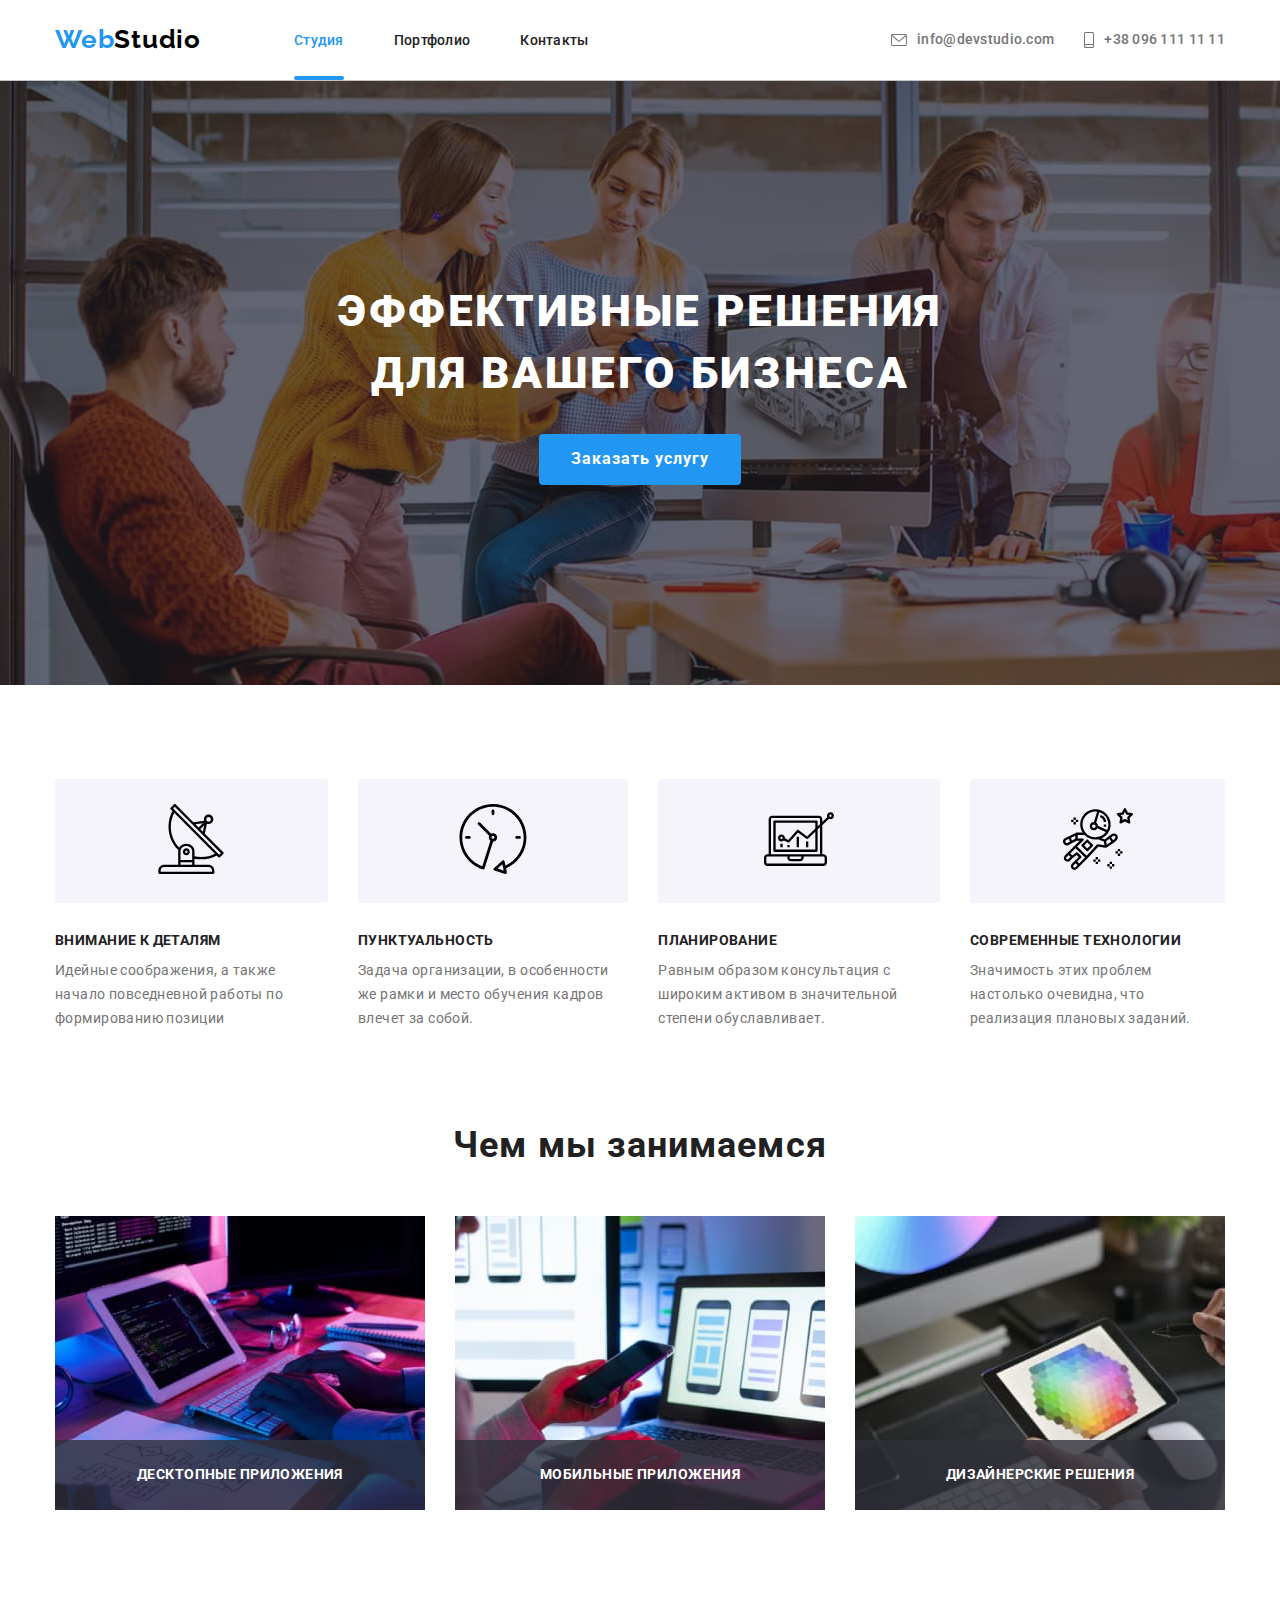
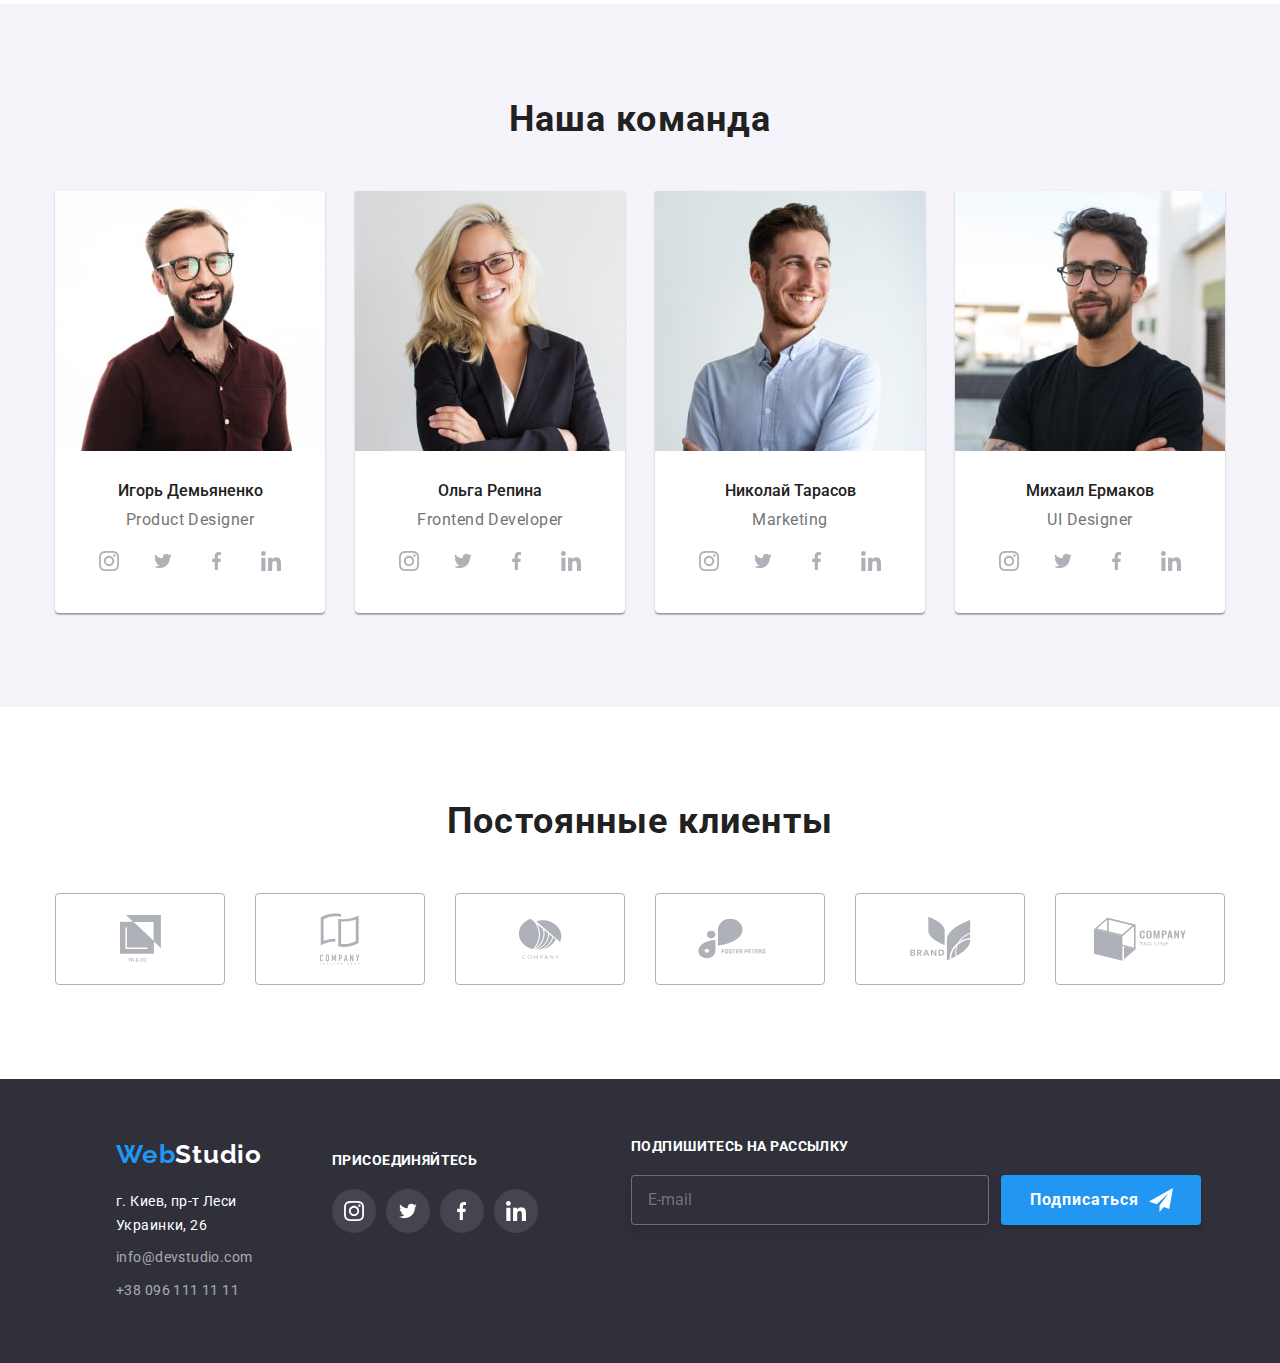
==== commit 32252633: "all" ====
--- a/index.html
+++ b/index.html
@@ -21,43 +21,57 @@
     <header class="header">
       <div class="container nav">
         <a class="header__logotype link" href="./"><span class="header__logo">Web</span>Studio</a>
-        <nav class="header-nav">
-          <ul class="header-nav__list list">
-            <li class="header-nav__item">
-              <a class="header-nav__link underline link" href="">Студия</a>
-            </li>
-            <li class="header-nav__item">
-              <a class="header-nav__link link" href="./portfolio.html">Портфолио</a>
-            </li>
-            <li class="header-nav__item">
-              <a class="header-nav__link link" href="">Контакты</a>
+        <button type="button" class="nav__btn is-open" aria-expanded="false" data-menu-button>
+          <svg class="nav__icon" width="40" height="40" aria-label="Переключатель мобильного меню">
+            <use class="icon-menu" href="./images/icons.svg#menu"></use>
+            <use class="icon-cross" href="./images/icons.svg#cross"></use>
+          </svg>
+        </button>
+        <div class="header-nav__menu is-open" data-menu>
+          <nav class="header-nav">
+            <ul class="header-nav__list list">
+              <li class="header-nav__item">
+                <a class="header-nav__link underline link" href="">Студия</a>
+              </li>
+              <li class="header-nav__item">
+                <a class="header-nav__link link" href="./portfolio.html">Портфолио</a>
+              </li>
+              <li class="header-nav__item">
+                <a class="header-nav__link link" href="">Контакты</a>
+              </li>
+            </ul>
+          </nav>
+          <ul class="header__list list">
+            <li class="header__item">
+              <a class="header__contact contact__mail link" href="mailto:info@devstudio.com">
+                <svg class="header__icon" width="16px" height="12px">
+                  <use href="./images/icons.svg#envelope"></use>
+                </svg>
+                info@devstudio.com</a
+              >
+            </li>
+            <li class="header__item">
+              <a class="header__contact contact__tel link" href="tel:+380961111111">
+                <svg class="header__icon" width="10px" height="16px">
+                  <use href="./images/icons.svg#smartphone"></use>
+                </svg>
+                +38 096 111 11 11
+              </a>
             </li>
           </ul>
-        </nav>
-        <ul class="header__list list">
-          <li class="header__item">
-            <a class="header__contact link" href="mailto:info@devstudio.com">
-              <svg class="header__icon" width="16px" height="12px">
-                <use href="./images/icons.svg#envelope"></use>
-              </svg>
-              info@devstudio.com</a
-            >
-          </li>
-          <li class="header__item">
-            <a class="header__contact link" href="tel:+380961111111">
-              <svg class="header__icon" width="10px" height="16px">
-                <use href="./images/icons.svg#smartphone"></use>
-              </svg>
-              +38 096 111 11 11
-            </a>
-          </li>
-        </ul>
+          <ul class="menu-social">
+            <li class="menu-social__item"><a href="" class="menu-social__link">Instagram</a></li>
+            <li class="menu-social__item"><a href="" class="menu-social__link"> Twitter</a></li>
+            <li class="menu-social__item"><a href="" class="menu-social__link">Facebook</a></li>
+            <li class="menu-social__item"><a href="" class="menu-social__link">LinkedIn</a></li>
+          </ul>
+        </div>
       </div>
     </header>
     <main>
       <!--************HERO*************-->
       <section class="hero">
-        <div class="container">
+        <div class="container hero__container">
           <h1 class="hero__title">Эффективные решения <br />для вашего бизнеса</h1>
           <button class="hero__btn" type="button" data-modal-open>Заказать услугу</button>
         </div>
@@ -145,13 +159,24 @@
           <h2 class="comand__title">Наша команда</h2>
           <ul class="comand__list list">
             <li class="comand__item">
-              <img
-                class="comand__img"
-                src="images/comand-img1.jpg"
-                alt=" Фото Игорь Демьяненко"
-                width="270"
-                height="260"
-              />
+              <picture>
+                <source
+                  media="(min-width: 1200px)"
+                  srcset="./images/comand-img1-desctop.jpg 1x, images/comand-img1-desctop@2x.jpg 2x"
+                />
+                <source
+                  media="(min-width: 768px)"
+                  srcset="images/comand-img1-tablet.jpg 1x, images/comand-img1-tablet@2x.jpg 2x"
+                />
+                <source
+                  srcset="images/comand-img1-mobile.jpg 1x, images/comand-img1-mobile@2x.jpg 2x"
+                />
+                <img
+                  class="comand__img"
+                  src="images/comand-img1-mobile.jpg"
+                  alt=" Фото Михаил Ермаков"
+                />
+              </picture>
               <div class="comand-title__man-text">
                 <h3 class="comand-title__man">Игорь Демьяненко</h3>
                 <p class="comand__text">Product Designer</p>
@@ -190,13 +215,24 @@
               </div>
             </li>
             <li class="comand__item">
-              <img
-                class="comand__img"
-                src="images/comand-img2.jpg"
-                alt=" Фото Ольга Репина"
-                width="270"
-                height="260"
-              />
+              <picture>
+                <source
+                  media="(min-width: 1200px)"
+                  srcset="./images/comand-img2-desctop.jpg 1x, images/comand-img2-desctop@2x.jpg 2x"
+                />
+                <source
+                  media="(min-width: 768px)"
+                  srcset="images/comand-img2-tablet.jpg 1x, images/comand-img2-tablet@2x.jpg 2x"
+                />
+                <source
+                  srcset="images/comand-img2-mobile.jpg 1x, images/comand-img2-mobile@2x.jpg 2x"
+                />
+                <img
+                  class="comand__img"
+                  src="images/comand-img2-mobile.jpg"
+                  alt=" Фото Михаил Ермаков"
+                />
+              </picture>
               <div class="comand-title__man-text">
                 <h3 class="comand-title__man">Ольга Репина</h3>
                 <p class="comand__text">Frontend Developer</p>
@@ -235,13 +271,24 @@
               </div>
             </li>
             <li class="comand__item">
-              <img
-                class="comand__img"
-                src="images/comand-img3.jpg"
-                alt=" Фото Николай Тарасов"
-                width="270"
-                height="260"
-              />
+              <picture>
+                <source
+                  media="(min-width: 1200px)"
+                  srcset="./images/comand-img3-desctop.jpg 1x, images/comand-img3-desctop@2x.jpg 2x"
+                />
+                <source
+                  media="(min-width: 768px)"
+                  srcset="images/comand-img3-tablet.jpg 1x, images/comand-img3-tablet@2x.jpg 2x"
+                />
+                <source
+                  srcset="images/comand-img3-mobile.jpg 1x, images/comand-img3-mobile@2x.jpg 2x"
+                />
+                <img
+                  class="comand__img"
+                  src="images/comand-img3-mobile.jpg"
+                  alt=" Фото Михаил Ермаков"
+                />
+              </picture>
               <div class="comand-title__man-text">
                 <h3 class="comand-title__man">Николай Тарасов</h3>
                 <p class="comand__text">Marketing</p>
@@ -280,13 +327,24 @@
               </div>
             </li>
             <li class="comand__item">
-              <img
-                class="comand__img"
-                src="images/comand-img4.jpg"
-                alt=" Фото Михаил Ермаков"
-                width="270"
-                height="260"
-              />
+              <picture>
+                <source
+                  media="(min-width: 1200px)"
+                  srcset="./images/comand-img4-desctop.jpg 1x, images/comand-img4-desctop@2x.jpg 2x"
+                />
+                <source
+                  media="(min-width: 768px)"
+                  srcset="images/comand-img4-tablet.jpg 1x, images/comand-img4-tablet@2x.jpg 2x"
+                />
+                <source
+                  srcset="images/comand-img4-mobile.jpg 1x, images/comand-img4-mobile@2x.jpg 2x"
+                />
+                <img
+                  class="comand__img"
+                  src="images/comand-img4-mobile.jpg"
+                  alt=" Фото Михаил Ермаков"
+                />
+              </picture>
               <div class="comand-title__man-text">
                 <h3 class="comand-title__man">Михаил Ермаков</h3>
                 <p class="comand__text">UI Designer</p>
@@ -435,14 +493,20 @@
           </div>
           <div class="send">
             <h3 class="send__title">Подпишитесь на рассылку</h3>
-            <input class="send__mail" type="email" name="mail" placeholder="E-mail" />
-
-            <button type="button" class="send__btn">
-              Подписаться
-              <svg class="send__icon" width="24px" height="24px">
-                <use href="./images/icons.svg#icon-send"></use>
-              </svg>
-            </button>
+            <div class="sends">
+              <form class="send__form">
+                <lable class="send__lable">
+                  <input class="send__mail" type="email" name="mail" placeholder="E-mail" />
+                </lable>
+              </form>
+
+              <button type="button" class="send__btn">
+                Подписаться
+                <svg class="send__icon" width="24px" height="24px">
+                  <use href="./images/icons.svg#icon-send"></use>
+                </svg>
+              </button>
+            </div>
           </div>
         </div>
       </div>
@@ -454,11 +518,12 @@
       <div class="modal">
         <button type="button" class="modal-btn" data-modal-close>
           <svg class="modal-btn__icon" width="11px" height="11px">
-            <use href="./images/icons.svg#Vector"></use>
+            <use href="./images/icons.svg#close"></use>
           </svg>
         </button>
-        <h2 class="modal__title">Оставьте свои данные, мы вам перезвоним</h2>
+
         <form class="modal__form">
+          <h2 class="modal__title">Оставьте свои данные, мы вам перезвоним</h2>
           <div class="form__name">
             <label for="user-name" class="form__field">Имя</label>
             <div class="input__wrap">
@@ -508,13 +573,15 @@
                   <use href="./images/icons.svg#icon-check"></use>
                 </svg>
               </span>
-              Соглашаюсь с рассылкой и принимаю <a href=""> Условия договора</a>
+              Соглашаюсь с рассылкой и принимаю
             </label>
+            <a class="modal__link" href=""> Условия договора</a>
           </div>
           <button type="submit" class="form__btn">Отправить</button>
         </form>
       </div>
     </div>
     <script src="./js/modal.js"></script>
+    <script src="./js/mobile-menu.js"></script>
   </body>
 </html>
--- a/css/main.min.css
+++ b/css/main.min.css
@@ -1,2 +1,2 @@
-.header__list,.header-nav__list,.features__list,.work__list,.comand__list,.comand-social__list,.clients__list,.footer__list,.social-box__list,.filter__list,.progect__list{list-style:none}.header__logotype,.header-nav__link,.header__contact,.comand-social__link,.clients__link,.footer__logotype,.social-box__link,.progect__link{text-decoration:none}.modal__check{position:absolute;white-space:nowrap;width:1px;height:1px;overflow:hidden;border:0;padding:0;clip:rect(0 0 0 0);-webkit-clip-path:inset(50%);clip-path:inset(50%);margin:-1px}body{font-family:roboto, sans-serif;color:#757575;background-color:#ffffff}.container{width:1200px;padding-left:15px;padding-right:15px;margin-left:auto;margin-right:auto}.header__logotype{font-family:Raleway;font-weight:700;font-size:26px;line-height:1.2;letter-spacing:0.03em;margin-right:93px;color:#000000;-webkit-transition:color 250ms cubic-bezier(0.4, 0, 0.2, 1);transition:color 250ms cubic-bezier(0.4, 0, 0.2, 1)}.header__logotype:hover,.header__logotype:focus{color:#2196f3}.header__logo{color:#2196f3}.header{padding:25px 0;background-color:#ffffff;border-bottom-width:1px;border-bottom-style:solid;border-bottom-color:#c4c4c4}.header__list{display:-webkit-box;display:-ms-flexbox;display:flex;-webkit-box-align:center;-ms-flex-align:center;align-items:center;margin-left:auto;margin-top:0;margin-bottom:0;padding:0}.header__icon{margin-right:10px}.header__item+.header__item{margin-left:50px}.nav{display:-webkit-box;display:-ms-flexbox;display:flex;-webkit-box-pack:center;-ms-flex-pack:center;justify-content:center;-webkit-box-align:center;-ms-flex-align:center;align-items:center}.header-nav{display:-webkit-box;display:-ms-flexbox;display:flex;-webkit-box-pack:center;-ms-flex-pack:center;justify-content:center;-webkit-box-align:center;-ms-flex-align:center;align-items:center}.header-nav__list{display:-webkit-box;display:-ms-flexbox;display:flex;margin:0;padding:0}.header-nav__item+.header-nav__item{margin-left:50px}.header-nav__link{position:relative;padding:32px 0;font-style:normal;font-weight:500;font-size:14px;line-height:1.14;letter-spacing:0.02em;color:#212121;-webkit-transition:color 250ms cubic-bezier(0.4, 0, 0.2, 1);transition:color 250ms cubic-bezier(0.4, 0, 0.2, 1)}.header-nav__link:hover,.header-nav__link:focus{color:#2196f3}.underline{color:#2196f3}.underline::after{position:absolute;bottom:0;content:'';display:block;width:100%;height:4px;border-radius:2px;background-color:#2196f3}.header__contact{display:-webkit-box;display:-ms-flexbox;display:flex;-webkit-box-pack:center;-ms-flex-pack:center;justify-content:center;-webkit-box-align:center;-ms-flex-align:center;align-items:center;padding:7px 0;font-style:normal;font-weight:500;font-size:14px;line-height:1.14;letter-spacing:0.02em;color:#757575;fill:#757575;-webkit-transition:color 250ms cubic-bezier(0.4, 0, 0.2, 1);transition:color 250ms cubic-bezier(0.4, 0, 0.2, 1)}.header__contact:hover,.header__contact:focus{color:#2196f3;fill:currentColor}.hero{padding:200px 0;max-width:1600px;margin-left:auto;margin-right:auto;background-color:#2f303a;text-align:center;background-image:-webkit-gradient(linear, left top, right top, from(rgba(47,48,58,0.4)), to(rgba(47,48,58,0.4))),url(../images/overlay.jpg);background-image:linear-gradient(to right, rgba(47,48,58,0.4), rgba(47,48,58,0.4)),url(../images/overlay.jpg)}.hero__title{margin-top:0;margin-bottom:0;font-style:normal;font-weight:900;font-size:44px;line-height:1.4;letter-spacing:0.06em;text-transform:uppercase;color:#fff}.hero__btn{margin-top:30px;padding:10px 32px;border:none;border-radius:4px;font-family:inherit;font-style:normal;font-weight:700;font-size:16px;line-height:1.9;letter-spacing:0.06em;cursor:pointer;background-color:#2196f3;color:#fff}.hero__btn:hover,.hero__btn:focus{-webkit-box-shadow:0px 4px 4px rgba(0,0,0,0.15);box-shadow:0px 4px 4px rgba(0,0,0,0.15)}.features{margin-top:0;margin-bottom:0;padding-top:94px}.features__list{display:-webkit-box;display:-ms-flexbox;display:flex;margin:0;padding:0}.features__item+.features__item{margin-left:30px}.features__thumb{text-align:center;padding:25px 0;margin-bottom:30px;background-color:#f5f4fa;border-radius:4px}.features__title{margin:0;font-style:normal;font-weight:700;font-size:14px;line-height:1.14;letter-spacing:0.03em;text-transform:uppercase;color:#212121}.features__text{margin-bottom:0;margin-top:10px;font-style:normal;font-weight:400;font-size:14px;line-height:1.7;letter-spacing:0.03em;color:#757575}.work{margin-top:0px;margin-bottom:0px;padding-top:94px;padding-bottom:94px}.work__title{margin-top:0;margin-bottom:50px;font-style:normal;font-weight:700;font-size:36px;line-height:1.17;text-align:center;letter-spacing:0.03em;color:#212121}.work__list{display:-webkit-box;display:-ms-flexbox;display:flex;margin:0;padding:0}.work__item{position:relative}.work__item+.work__item{margin-left:30px}.work__img{display:block}.work__text{position:absolute;-webkit-transform:translateY(-100%);transform:translateY(-100%);display:-webkit-box;display:-ms-flexbox;display:flex;-webkit-box-pack:center;-ms-flex-pack:center;justify-content:center;-webkit-box-align:center;-ms-flex-align:center;align-items:center;margin:0;width:370px;height:70px;font-style:normal;font-weight:700;font-size:14px;line-height:1.14;text-align:center;letter-spacing:0.03em;text-transform:uppercase;background:rgba(47,48,58,0.8);color:#fff}.comand{margin-top:0px;margin-bottom:0;padding:94px 0 94px 0;background-color:#f5f4fa}.comand__title{margin-top:0;margin-bottom:50px;font-style:normal;font-weight:700;font-size:36px;line-height:1.17;text-align:center;letter-spacing:0.03em;color:#212121}.comand__list{display:-webkit-box;display:-ms-flexbox;display:flex;margin:-15px;padding-left:0;text-align:center}.comand__item{margin:15px}.comand__item{background:#fff;-webkit-box-shadow:0px 1px 3px rgba(0,0,0,0.12),0px 1px 1px rgba(0,0,0,0.14),0px 2px 1px rgba(0,0,0,0.2);box-shadow:0px 1px 3px rgba(0,0,0,0.12),0px 1px 1px rgba(0,0,0,0.14),0px 2px 1px rgba(0,0,0,0.2);border-radius:0px 0px 4px 4px}.comand__text{margin-top:0;margin-bottom:10px;font-style:normal;font-weight:400;font-size:16px;line-height:1.2;letter-spacing:0.03em;color:#757575}.comand__img{display:block}.comand-title__man-text{padding-top:30px;padding-bottom:30px}.comand-title__man{margin-top:0;margin-bottom:10px;font-style:normal;font-weight:500;font-size:16px;line-height:1.2;letter-spacing:0.03e;color:#212121}.comand-social__list{display:-webkit-box;display:-ms-flexbox;display:flex;-webkit-box-pack:center;-ms-flex-pack:center;justify-content:center;-webkit-box-align:center;-ms-flex-align:center;align-items:center;padding-left:0}.comand-social__link{display:-webkit-box;display:-ms-flexbox;display:flex;-webkit-box-pack:center;-ms-flex-pack:center;justify-content:center;-webkit-box-align:center;-ms-flex-align:center;align-items:center;width:44px;height:44px;border-radius:50%;background-color:#fff;fill:#afb1b8;-webkit-transition:background-color 250ms cubic-bezier(0.4, 0, 0.2, 1),fill 250ms cubic-bezier(0.4, 0, 0.2, 1);transition:background-color 250ms cubic-bezier(0.4, 0, 0.2, 1),fill 250ms cubic-bezier(0.4, 0, 0.2, 1)}.comand-social__link:hover,.comand-social__link:focus{background-color:#2196f3;fill:#fff}.comand-social__item{border-radius:50%}.comand-social__item+.comand-social__item{margin-left:10px}.clients{padding:94px 0}.clients__title{margin-bottom:50px;font-weight:700;font-size:36px;line-height:1.16;text-align:center;letter-spacing:0.03em;color:#212121}.clients__list{display:-webkit-box;display:-ms-flexbox;display:flex;-webkit-box-pack:center;-ms-flex-pack:center;justify-content:center;-webkit-box-align:center;-ms-flex-align:center;align-items:center;margin:-15px;padding:0}.clients__link{display:-webkit-box;display:-ms-flexbox;display:flex;-webkit-box-pack:center;-ms-flex-pack:center;justify-content:center;-webkit-box-align:center;-ms-flex-align:center;align-items:center;width:170px;height:92px;margin:15px;border:1px solid #afb1b8;border-radius:4px;fill:#afb1b8;-webkit-transition:fill 250ms cubic-bezier(0.4, 0, 0.2, 1),border 250ms cubic-bezier(0.4, 0, 0.2, 1);transition:fill 250ms cubic-bezier(0.4, 0, 0.2, 1),border 250ms cubic-bezier(0.4, 0, 0.2, 1)}.clients__link:hover,.clients__link:focus{border:1px solid #2196f3;fill:#2196f3}.footer{padding-top:60px;padding-bottom:60px;background-color:#2f303a}.footer__logotype{margin-top:60px;margin-bottom:0;font-family:Raleway;font-weight:700;font-size:26px;line-height:1.2;letter-spacing:0.03em;color:#ffffff}.footer__logotype:hover,.footer__logotype:focus{color:#2196f3}.footer__logo{color:#2196f3}.footer__contact{font-style:normal;font-weight:400;font-size:14px;line-height:1.7;letter-spacing:0.03em;color:rgba(255,255,255,0.6);-webkit-transition:color 250ms cubic-bezier(0.4, 0, 0.2, 1);transition:color 250ms cubic-bezier(0.4, 0, 0.2, 1)}.footer__contact:hover,.footer__contact:focus{color:#2196f3;fill:currentColor}.footer__list{margin:0;padding-left:0}.footer__item{margin-top:9px;margin-bottom:0}.footer__general{display:-webkit-box;display:-ms-flexbox;display:flex}.footer__social-box{margin-left:70px}.footer-adress{margin-top:20px;margin-bottom:0;font-style:normal;font-weight:400;font-size:14px;line-height:1.7;letter-spacing:0.03em;color:#fff}.social-box__title{margin-bottom:20px;font-style:normal;font-weight:700;font-size:14px;line-height:1.14;letter-spacing:0.03em;text-transform:uppercase;color:#fff}.social-box__list{display:-webkit-box;display:-ms-flexbox;display:flex;padding:0;margin:0}.social-box__item+.social-box__item{margin-left:10px}.social-box__link{display:-webkit-box;display:-ms-flexbox;display:flex;-webkit-box-pack:center;-ms-flex-pack:center;justify-content:center;-webkit-box-align:center;-ms-flex-align:center;align-items:center;width:44px;height:44px;fill:#fff;border-radius:50%;background-color:rgba(255,255,255,0.1);-webkit-transition:background-color 250ms cubic-bezier(0.4, 0, 0.2, 1);transition:background-color 250ms cubic-bezier(0.4, 0, 0.2, 1)}.social-box__link:hover,.social-box__link:focus{border-radius:50%;background-color:#2196f3;fill:#fff}.backdrop{position:fixed;top:0;width:100%;height:100%;background-color:rgba(0,0,0,0.2);-webkit-transition:opacity 250ms cubic-bezier(0.4, 0, 0.2, 1),visibility 250ms cubic-bezier(0.4, 0, 0.2, 1);transition:opacity 250ms cubic-bezier(0.4, 0, 0.2, 1),visibility 250ms cubic-bezier(0.4, 0, 0.2, 1)}.backdrop.is-hidden{opacity:0;pointer-events:none;visibility:hidden}.modal{position:absolute;top:50%;left:50%;-webkit-transform:translate(-50%, -50%);transform:translate(-50%, -50%);width:528px;min-height:581px;padding:40px;background-color:#fff;-webkit-box-shadow:0px 1px 3px rgba(0,0,0,0.12),0px 1px 1px rgba(0,0,0,0.14),0px 2px 1px rgba(0,0,0,0.2);box-shadow:0px 1px 3px rgba(0,0,0,0.12),0px 1px 1px rgba(0,0,0,0.14),0px 2px 1px rgba(0,0,0,0.2);border-radius:4px}.modal__title{margin:0 0 12px 0;font-style:normal;font-weight:700;font-size:20px;line-height:1.5;text-align:center;letter-spacing:0.03em;color:#212121}.modal__check-text{display:-webkit-box;display:-ms-flexbox;display:flex;-webkit-box-pack:center;-ms-flex-pack:center;justify-content:center;-webkit-box-align:center;-ms-flex-align:center;align-items:center;margin-top:20px;margin-bottom:30px;font-style:normal;font-weight:400;font-size:14px;line-height:1.71;letter-spacing:0.03em;color:#757575}.modal__check-text a{color:#2196f3}.modal__check-text span{width:16px;height:15px;border:2px solid #212121;border-radius:3px;margin-right:8px;display:-webkit-box;display:-ms-flexbox;display:flex;-webkit-box-pack:center;-ms-flex-pack:center;justify-content:center;-webkit-box-align:center;-ms-flex-align:center;align-items:center}.modal__check:checked+.modal__check-text span{background-color:#2196f3;border:none}.modal__check:checked+.modal__check-text .check__icon{fill:#fff}.check__icon{fill:transparent}.modal-btn{position:absolute;top:10px;right:10px;display:-webkit-box;display:-ms-flexbox;display:flex;-webkit-box-pack:center;-ms-flex-pack:center;justify-content:center;-webkit-box-align:center;-ms-flex-align:center;align-items:center;width:30px;height:30px;background:#fff;border:1px solid rgba(0,0,0,0.1);border-radius:50%;cursor:pointer}.modal-btn:hover,.modal-btn:focus{fill:#2196f3}.form__input{width:100%;height:40px;padding-left:42px;border:1px solid rgba(33,33,33,0.2);border-radius:4px;background-color:transparent;border:1px solid rgba(33,33,33,0.2)}.form__input:hover,.form__input:focus{border-color:#2196f3}.form__input:hover+.input__icon{fill:#2196f3}.form__input:focus+.input__icon{fill:#2196f3}.form__field{display:block;margin-top:28px;margin-bottom:4px;font-style:normal;font-weight:400;font-size:12px;line-height:1.17;letter-spacing:0.01em;color:#757575}.form__textarea{width:100%;height:120px;padding:12px 16px;resize:none;border:1px solid rgba(33,33,33,0.2);border-radius:4px}.form__textarea:hover,.form__textarea:focus{border-color:#2196f3}.form__btn{display:block;width:200px;height:50px;border:none;margin-left:auto;margin-right:auto;font-style:normal;font-weight:700;font-size:16px;line-height:1.88;letter-spacing:0.06em;color:#fff;background:#188ce8;border-radius:4px;cursor:pointer}.form__btn:hover,.form__btn:focus{-webkit-box-shadow:0px 4px 4px rgba(0,0,0,0.15);box-shadow:0px 4px 4px rgba(0,0,0,0.15)}.input__wrap{position:relative}.input__icon{position:absolute;left:15px;top:50%;-webkit-transform:translateY(-50%);transform:translateY(-50%)}.send{margin-left:93px}.send__title{margin-top:0;margin-bottom:20px;font-weight:700;font-size:14px;line-height:1.14;letter-spacing:0.03em;text-transform:uppercase;color:var(--accent-white-color)}.send__mail{width:358px;height:50px;padding-left:16px;color:#afb1b8;background-color:#2f303a;border:1px solid rgba(255,255,255,0.3);border-radius:4px;-webkit-filter:drop-shadow(0px 4px 4px rgba(0,0,0,0.15));filter:drop-shadow(0px 4px 4px rgba(0,0,0,0.15));cursor:pointer}.send__btn{display:-webkit-inline-box;display:-ms-inline-flexbox;display:inline-flex;-webkit-box-pack:center;-ms-flex-pack:center;justify-content:center;-webkit-box-align:center;-ms-flex-align:center;align-items:center;width:200px;height:50px;margin-left:12px;padding-left:29px;padding-right:0;font-weight:700;font-size:16px;line-height:1.88;letter-spacing:0.06em;color:#fff;background:#2196f3;-webkit-box-shadow:0px 4px 4px rgba(0,0,0,0.15);box-shadow:0px 4px 4px rgba(0,0,0,0.15);border-radius:4px;border:none;cursor:pointer}.send__icon{margin-left:10px;margin-right:28px;fill:currentColor}.portfolio{font-family:roboto, sans-serif;color:#757575;background-color:#fff}.filter{margin-top:0;margin-bottom:0;padding-top:94px;padding-bottom:94px}.filter__list{display:-webkit-box;display:-ms-flexbox;display:flex;-webkit-box-pack:center;-ms-flex-pack:center;justify-content:center;-webkit-box-align:center;-ms-flex-align:center;align-items:center;margin-top:0;margin-bottom:50px;padding-left:0}.filter__item+.filter__item{margin-left:8px}.filter__btn{border:none;font-family:inherit;font-style:normal;font-weight:500;font-size:16px;line-height:1.6;text-align:center;letter-spacing:0.03em;background-color:#f5f4fa;color:#212121;border-radius:4px;padding:6px 22px;cursor:pointer;-webkit-transition:color 250ms cubic-bezier(0.4, 0, 0.2, 1),background-color 250ms cubic-bezier(0.4, 0, 0.2, 1),-webkit-box-shadow 250ms cubic-bezier(0.4, 0, 0.2, 1);transition:color 250ms cubic-bezier(0.4, 0, 0.2, 1),background-color 250ms cubic-bezier(0.4, 0, 0.2, 1),-webkit-box-shadow 250ms cubic-bezier(0.4, 0, 0.2, 1);transition:color 250ms cubic-bezier(0.4, 0, 0.2, 1),background-color 250ms cubic-bezier(0.4, 0, 0.2, 1),box-shadow 250ms cubic-bezier(0.4, 0, 0.2, 1);transition:color 250ms cubic-bezier(0.4, 0, 0.2, 1),background-color 250ms cubic-bezier(0.4, 0, 0.2, 1),box-shadow 250ms cubic-bezier(0.4, 0, 0.2, 1),-webkit-box-shadow 250ms cubic-bezier(0.4, 0, 0.2, 1)}.filter__btn:hover,.filter__btn:focus{background-color:#2196f3;color:#fff;-webkit-box-shadow:0px 3px 1px rgba(0,0,0,0.1),0px 1px 2px rgba(0,0,0,0.08),0px 2px 2px rgba(0,0,0,0.12);box-shadow:0px 3px 1px rgba(0,0,0,0.1),0px 1px 2px rgba(0,0,0,0.08),0px 2px 2px rgba(0,0,0,0.12)}.progect__list{display:-webkit-box;display:-ms-flexbox;display:flex;-ms-flex-wrap:wrap;flex-wrap:wrap;-ms-flex-preferred-size:calc(100% / 3 - 30px);flex-basis:calc(100% / 3 - 30px);padding:0;margin:-15px}.progect__border{border:1px solid #eeeeee;border-top:none;padding:20px 24px}.progect__item{margin:15px;-webkit-transition:-webkit-box-shadow 250ms cubic-bezier(0.4, 0, 0.2, 1);transition:-webkit-box-shadow 250ms cubic-bezier(0.4, 0, 0.2, 1);transition:box-shadow 250ms cubic-bezier(0.4, 0, 0.2, 1);transition:box-shadow 250ms cubic-bezier(0.4, 0, 0.2, 1), -webkit-box-shadow 250ms cubic-bezier(0.4, 0, 0.2, 1)}.progect__item:hover,.progect__item:focus{-webkit-box-shadow:0px 1px 1px rgba(0,0,0,0.12),0px 4px 4px rgba(0,0,0,0.06),1px 4px 6px rgba(0,0,0,0.16);box-shadow:0px 1px 1px rgba(0,0,0,0.12),0px 4px 4px rgba(0,0,0,0.06),1px 4px 6px rgba(0,0,0,0.16)}.progect__title{margin-top:0;margin-bottom:0;font-style:normal;font-weight:700;font-size:18px;line-height:2;letter-spacing:0.06em;color:#212121}.progect__text{margin-top:0px;margin-bottom:0px;font-style:normal;font-weight:400;font-size:16px;line-height:1.9;letter-spacing:0.03em;color:#757575}.progect__img{display:block}.progect__overlay{position:relative;overflow:hidden}.progect__link:hover .overlay__text,.progect__link:focus .overlay__text{-webkit-transform:translateY(-100%);transform:translateY(-100%);-webkit-transition:-webkit-transform 250ms cubic-bezier(0.4, 0, 0.2, 1);transition:-webkit-transform 250ms cubic-bezier(0.4, 0, 0.2, 1);transition:transform 250ms cubic-bezier(0.4, 0, 0.2, 1);transition:transform 250ms cubic-bezier(0.4, 0, 0.2, 1), -webkit-transform 250ms cubic-bezier(0.4, 0, 0.2, 1)}.overlay__text{position:absolute;margin:0;padding:63px 24px;height:100%;background:rgba(33,150,243,0.9);font-style:normal;font-weight:400;font-size:18px;line-height:1.56;letter-spacing:0.03em;color:#fff}
+.header__list,.header-nav__list,.menu-social,.features__list,.work__list,.comand__list,.comand-social__list,.clients__list,.footer__list,.social-box__list,.filter__list,.progect__list{list-style:none}.header__logotype,.header-nav__link,.header__contact,.menu-social__link,.comand-social__link,.clients__link,.footer__logotype,.footer__contact,.social-box__link,.progect__link{text-decoration:none}.modal__check{position:absolute;white-space:nowrap;width:1px;height:1px;overflow:hidden;border:0;padding:0;clip:rect(0 0 0 0);-webkit-clip-path:inset(50%);clip-path:inset(50%);margin:-1px}body{font-family:roboto, sans-serif;color:#757575;background-color:#ffffff}.container{padding-left:15px;padding-right:15px;margin-left:auto;margin-right:auto}@media screen and (min-width: 480px){.container{width:480px}}@media screen and (min-width: 768px){.container{width:768px}}@media screen and (min-width: 1200px){.container{width:1200px}}.header__logotype{font-family:Raleway;font-weight:700;font-size:26px;line-height:1.2;letter-spacing:0.03em;padding:24px 0;color:#000000;-webkit-transition:color 250ms cubic-bezier(0.4, 0, 0.2, 1);transition:color 250ms cubic-bezier(0.4, 0, 0.2, 1)}@media screen and (min-width: 768px){.header__logotype{margin-right:93px}}.header__logotype:hover,.header__logotype:focus{color:#2196f3}.header__logo{color:#2196f3}.header{position:relative;background-color:#ffffff;border-bottom:1px solid #c4c4c4}.header__list{display:-webkit-box;display:-ms-flexbox;display:flex;-webkit-box-align:center;-ms-flex-align:center;align-items:center;margin-left:auto;margin-top:0;margin-bottom:0;padding:0}@media screen and (max-width: 767px){.header__list{-webkit-box-orient:vertical;-webkit-box-direction:reverse;-ms-flex-direction:column-reverse;flex-direction:column-reverse;-webkit-box-flex:1;-ms-flex-positive:1;flex-grow:1;-webkit-box-align:start;-ms-flex-align:start;align-items:flex-start;margin:0}}@media screen and (min-width: 768px) and (max-width: 1199px){.header__list{-webkit-box-orient:vertical;-webkit-box-direction:normal;-ms-flex-direction:column;flex-direction:column;-webkit-box-align:start;-ms-flex-align:start;align-items:start;margin-left:auto}}.header__icon{margin-right:10px}@media screen and (max-width: 767px){.header__icon{display:none}}@media screen and (min-width: 768px) and (max-width: 1199px){.header__item+.header__item{margin-top:10px}}@media screen and (min-width: 1200px){.header__item+.header__item{margin-left:30px}}@media screen and (max-width: 767px){.header__item+.header__item{margin-bottom:32px}}.nav{position:relative;display:-webkit-box;display:-ms-flexbox;display:flex;-webkit-box-pack:center;-ms-flex-pack:center;justify-content:center;-webkit-box-align:center;-ms-flex-align:center;align-items:center}@media screen and (max-width: 767px){.nav{-webkit-box-pack:justify;-ms-flex-pack:justify;justify-content:space-between}}.nav__btn{display:-webkit-inline-box;display:-ms-inline-flexbox;display:inline-flex;position:absolute;right:15px;z-index:2;margin:0;padding:0;border:none;background-color:transparent;cursor:pointer}@media screen and (min-width: 768px){.nav__btn{display:none}}.nav__btn .icon-cross{display:none}.nav__btn.is-open .icon-cross{display:block}.nav__btn.is-open .icon-menu{display:none}.nav__btn:hover,.nav__btn:focus{fill:#2196f3}.header-nav{display:-webkit-box;display:-ms-flexbox;display:flex}@media screen and (max-width: 767px){.header-nav{width:100%}}.header-nav__list{display:-webkit-box;display:-ms-flexbox;display:flex;margin:0;padding:0}@media screen and (max-width: 767px){.header-nav__list{-webkit-box-orient:vertical;-webkit-box-direction:normal;-ms-flex-direction:column;flex-direction:column}}.header-nav__item+.header-nav__item{margin-left:50px}@media screen and (max-width: 767px){.header-nav__item+.header-nav__item{margin-left:0;margin-top:32px}}.header-nav__link{position:relative;font-style:normal;font-weight:500;font-size:14px;line-height:1.14;letter-spacing:0.02em;color:#212121;-webkit-transition:color 250ms cubic-bezier(0.4, 0, 0.2, 1);transition:color 250ms cubic-bezier(0.4, 0, 0.2, 1)}@media screen and (min-width: 768px){.header-nav__link{padding:32px 0}}@media screen and (max-width: 767px){.header-nav__link{font-style:normal;font-weight:500;font-size:40px;line-height:1.18;letter-spacing:0.02em}}.header-nav__link:hover,.header-nav__link:focus{color:#2196f3}.header-nav__menu{display:-webkit-box;display:-ms-flexbox;display:flex;-webkit-box-align:center;-ms-flex-align:center;align-items:center}@media screen and (min-width: 768px){.header-nav__menu{-ms-flex-preferred-size:100%;flex-basis:100%}}@media screen and (max-width: 767px){.header-nav__menu{display:none}}@media screen and (max-width: 767px) and (max-width: 767px){.header-nav__menu.is-open{position:fixed;z-index:1;top:0;left:0;display:-webkit-box;display:-ms-flexbox;display:flex;-webkit-box-orient:vertical;-webkit-box-direction:normal;-ms-flex-direction:column;flex-direction:column;-webkit-box-align:start;-ms-flex-align:start;align-items:flex-start;padding:48px 40px;width:100%;height:100%;background:#fff;-webkit-box-shadow:0px 4px 8px rgba(0,0,0,0.04),0px 2px 4px rgba(0,0,0,0.08),0px 1px 3px rgba(0,0,0,0.16);box-shadow:0px 4px 8px rgba(0,0,0,0.04),0px 2px 4px rgba(0,0,0,0.08),0px 1px 3px rgba(0,0,0,0.16)}}.underline{color:#2196f3}.underline::after{position:absolute;bottom:0;content:'';display:block;width:100%;height:4px;border-radius:2px;background-color:#2196f3}@media screen and (max-width: 767px){.underline::after{display:none}}.header__contact{display:-webkit-box;display:-ms-flexbox;display:flex;-webkit-box-pack:center;-ms-flex-pack:center;justify-content:center;-webkit-box-align:center;-ms-flex-align:center;align-items:center;font-style:normal;font-weight:500;font-size:14px;line-height:1.14;letter-spacing:0.02em;color:#757575;fill:#757575;-webkit-transition:color 250ms cubic-bezier(0.4, 0, 0.2, 1);transition:color 250ms cubic-bezier(0.4, 0, 0.2, 1)}@media screen and (min-width: 1200px){.header__contact{padding:32px 0}}.header__contact:hover,.header__contact:focus{color:#2196f3;fill:currentColor}@media screen and (max-width: 767px){.contact__tel{font-style:normal;font-weight:500;font-size:34px;line-height:1.18;letter-spacing:0.02em;color:#2196f3}}@media screen and (max-width: 767px){.contact__mail{font-style:normal;font-weight:500;font-size:24px;line-height:1.17;letter-spacing:0.02em}}.menu-social{display:-webkit-box;display:-ms-flexbox;display:flex;margin:64px 0 0 0;padding:0}@media screen and (min-width: 768px){.menu-social{display:none}}.menu-social__link{color:#2196f3}.menu-social__item{padding:0 10px}.menu-social__item:first-child{padding-left:0}.menu-social__item:last-child{padding-right:0}.menu-social__item+.menu-social__item{border-left:1px solid rgba(33,33,33,0.2)}.hero{padding:118px 60px;width:480px;margin-left:auto;margin-right:auto;background-color:#2f303a;text-align:center;background-image:-webkit-gradient(linear, left top, right top, from(rgba(47,48,58,0.4)), to(rgba(47,48,58,0.4))),url(../images/hero-mobile.jpg);background-image:linear-gradient(to right, rgba(47,48,58,0.4), rgba(47,48,58,0.4)),url(../images/hero-mobile.jpg);background-size:cover}@media (min-device-pixel-ratio: 2), (-webkit-min-device-pixel-ratio: 2), (min-resolution: 192dpi), (min-resolution: 2dppx){.hero{background-image:-webkit-gradient(linear, left top, right top, from(rgba(47,48,58,0.4)), to(rgba(47,48,58,0.4))),url(../images/hero-mobile@2x.jpg);background-image:linear-gradient(to right, rgba(47,48,58,0.4), rgba(47,48,58,0.4)),url(../images/hero-mobile@2x.jpg)}}@media screen and (min-width: 768px){.hero{width:768px;padding:118px 204px;background-image:-webkit-gradient(linear, left top, right top, from(rgba(47,48,58,0.4)), to(rgba(47,48,58,0.4))),url(../images/hero-tablet.jpg);background-image:linear-gradient(to right, rgba(47,48,58,0.4), rgba(47,48,58,0.4)),url(../images/hero-tablet.jpg)}}@media screen and (min-width: 768px) and (min-device-pixel-ratio: 2), screen and (min-width: 768px) and (-webkit-min-device-pixel-ratio: 2), screen and (min-width: 768px) and (min-resolution: 192dpi), screen and (min-width: 768px) and (min-resolution: 2dppx){.hero{background-image:-webkit-gradient(linear, left top, right top, from(rgba(47,48,58,0.4)), to(rgba(47,48,58,0.4))),url(../images/hero-tablet@2x.jpg);background-image:linear-gradient(to right, rgba(47,48,58,0.4), rgba(47,48,58,0.4)),url(../images/hero-tablet@2x.jpg)}}@media screen and (min-width: 1200px){.hero{width:auto;max-width:1600px;padding-top:200px;padding-bottom:200px;background-image:-webkit-gradient(linear, left top, right top, from(rgba(47,48,58,0.4)), to(rgba(47,48,58,0.4))),url(../images/hero-desctop.jpg);background-image:linear-gradient(to right, rgba(47,48,58,0.4), rgba(47,48,58,0.4)),url(../images/hero-desctop.jpg)}}@media screen and (min-width: 1200px) and (min-device-pixel-ratio: 2), screen and (min-width: 1200px) and (-webkit-min-device-pixel-ratio: 2), screen and (min-width: 1200px) and (min-resolution: 192dpi), screen and (min-width: 1200px) and (min-resolution: 2dppx){.hero{background-image:-webkit-gradient(linear, left top, right top, from(rgba(47,48,58,0.4)), to(rgba(47,48,58,0.4))),url(../images/hero-desctop@2x.jpg);background-image:linear-gradient(to right, rgba(47,48,58,0.4), rgba(47,48,58,0.4)),url(../images/hero-desctop@2x.jpg)}}.hero__container{padding:0;width:auto}.hero__title{margin-top:0;margin-bottom:0;font-style:normal;font-weight:900;font-size:44px;line-height:1.4;letter-spacing:0.06em;text-transform:uppercase;color:#fff}@media screen and (max-width: 1199px){.hero__title{font-size:26px;line-height:1.62}}.hero__btn{margin-top:30px;padding:10px 32px;border:none;border-radius:4px;font-family:inherit;font-style:normal;font-weight:700;font-size:16px;line-height:1.9;letter-spacing:0.06em;cursor:pointer;background-color:#2196f3;color:#fff}.hero__btn:hover,.hero__btn:focus{-webkit-box-shadow:0px 4px 4px rgba(0,0,0,0.15);box-shadow:0px 4px 4px rgba(0,0,0,0.15)}.features{margin-top:0;margin-bottom:0;padding-top:94px}@media screen and (max-width: 1199px){.features{padding:60px 0}}.features__list{margin:0;padding:0}@media screen and (min-width: 768px){.features__list{display:-webkit-box;display:-ms-flexbox;display:flex}}@media screen and (min-width: 768px) and (max-width: 1199px){.features__list{-ms-flex-wrap:wrap;flex-wrap:wrap;margin:-15px}}@media screen and (min-width: 768px) and (max-width: 1199px){.features__item{margin:15px;-ms-flex-preferred-size:calc((100% - 4 * 15px) / 2);flex-basis:calc((100% - 4 * 15px) / 2);text-align:start}}@media screen and (min-width: 1200px){.features__item+.features__item{margin-left:30px}}@media screen and (max-width: 767px){.features__item+.features__item{margin-top:30px}}.features__thumb{text-align:center;padding:25px 0;margin-bottom:30px;background-color:#f5f4fa;border-radius:4px}.features__title{margin:0;font-style:normal;font-weight:700;font-size:14px;line-height:1.14;letter-spacing:0.03em;text-transform:uppercase;color:#212121}@media screen and (max-width: 767px){.features__title{text-align:center}}.features__text{margin-bottom:0;margin-top:10px;font-style:normal;font-weight:400;font-size:14px;line-height:1.7;letter-spacing:0.03em;color:#757575}.work{margin-top:0px;margin-bottom:0px;padding-top:94px;padding-bottom:94px}@media screen and (max-width: 1199px){.work{display:none}}.work__title{margin-top:0;margin-bottom:50px;font-style:normal;font-weight:700;font-size:36px;line-height:1.17;text-align:center;letter-spacing:0.03em;color:#212121}.work__list{display:-webkit-box;display:-ms-flexbox;display:flex;margin:0;padding:0}.work__item{position:relative}.work__item+.work__item{margin-left:30px}.work__img{display:block}.work__text{position:absolute;-webkit-transform:translateY(-100%);transform:translateY(-100%);display:-webkit-box;display:-ms-flexbox;display:flex;-webkit-box-pack:center;-ms-flex-pack:center;justify-content:center;-webkit-box-align:center;-ms-flex-align:center;align-items:center;margin:0;width:370px;height:70px;font-style:normal;font-weight:700;font-size:14px;line-height:1.14;text-align:center;letter-spacing:0.03em;text-transform:uppercase;background:rgba(47,48,58,0.8);color:#fff}.comand{margin-top:0px;margin-bottom:0;padding:94px 0 94px 0;background-color:#f5f4fa}@media screen and (max-width: 1199px){.comand{padding:60px 0 60px 0}}.comand__title{margin-top:0;margin-bottom:50px;font-style:normal;font-weight:700;font-size:36px;line-height:1.17;text-align:center;letter-spacing:0.03em;color:#212121}@media screen and (max-width: 1199px){.comand__title{font-size:28px;margin-bottom:30px}}.comand__list{margin:-15px;padding-left:0;text-align:center}@media screen and (min-width: 768px){.comand__list{display:-webkit-box;display:-ms-flexbox;display:flex;-ms-flex-wrap:wrap;flex-wrap:wrap}}@media screen and (max-width: 767px){.comand__item+.comand__item{margin-top:30px}}.comand__item{margin:15px;background:#fff;-webkit-box-shadow:0px 1px 3px rgba(0,0,0,0.12),0px 1px 1px rgba(0,0,0,0.14),0px 2px 1px rgba(0,0,0,0.2);box-shadow:0px 1px 3px rgba(0,0,0,0.12),0px 1px 1px rgba(0,0,0,0.14),0px 2px 1px rgba(0,0,0,0.2);border-radius:0px 0px 4px 4px}@media screen and (max-width: 1199px){.comand__item{-ms-flex-preferred-size:calc((100% - 4 * 15px) / 2);flex-basis:calc((100% - 4 * 15px) / 2)}}.comand__text{margin-top:0;margin-bottom:10px;font-style:normal;font-weight:400;font-size:16px;line-height:1.2;letter-spacing:0.03em;color:#757575}.comand__img{display:block;width:100%;height:auto}.comand-title__man-text{padding-top:30px;padding-bottom:30px}@media screen and (max-width: 1199px){.comand-title__man-text{padding-bottom:24px}}.comand-title__man{margin-top:0;margin-bottom:10px;font-style:normal;font-weight:500;font-size:16px;line-height:1.2;letter-spacing:0.03e;color:#212121}.comand-social__list{display:-webkit-box;display:-ms-flexbox;display:flex;-webkit-box-pack:center;-ms-flex-pack:center;justify-content:center;-webkit-box-align:center;-ms-flex-align:center;align-items:center;padding-left:0}.comand-social__link{display:-webkit-box;display:-ms-flexbox;display:flex;-webkit-box-pack:center;-ms-flex-pack:center;justify-content:center;-webkit-box-align:center;-ms-flex-align:center;align-items:center;width:44px;height:44px;border-radius:50%;background-color:#fff;fill:#afb1b8;-webkit-transition:background-color 250ms cubic-bezier(0.4, 0, 0.2, 1),fill 250ms cubic-bezier(0.4, 0, 0.2, 1);transition:background-color 250ms cubic-bezier(0.4, 0, 0.2, 1),fill 250ms cubic-bezier(0.4, 0, 0.2, 1)}.comand-social__link:hover,.comand-social__link:focus{background-color:#2196f3;fill:#fff}.comand-social__item{border-radius:50%}.comand-social__item+.comand-social__item{margin-left:10px}.clients{padding:94px 0}@media screen and (max-width: 1199px){.clients{padding:60px 0}}.clients__title{margin-top:0;margin-bottom:50px;font-weight:700;font-size:36px;line-height:1.16;text-align:center;letter-spacing:0.03em;color:#212121}.clients__list{display:-webkit-box;display:-ms-flexbox;display:flex;-webkit-box-pack:center;-ms-flex-pack:center;justify-content:center;-webkit-box-align:center;-ms-flex-align:center;align-items:center;margin:-15px;padding:0}@media screen and (max-width: 1199px){.clients__list{-ms-flex-wrap:wrap;flex-wrap:wrap}}.clients__item{margin:15px;-ms-flex-preferred-size:calc((100% - 4 * 15px) / 2);flex-basis:calc((100% - 4 * 15px) / 2);min-width:130px}@media screen and (min-width: 768px){.clients__item{-ms-flex-preferred-size:calc((100% - 6 * 15px) / 3);flex-basis:calc((100% - 6 * 15px) / 3)}}.clients__link{display:-webkit-box;display:-ms-flexbox;display:flex;-webkit-box-pack:center;-ms-flex-pack:center;justify-content:center;-webkit-box-align:center;-ms-flex-align:center;align-items:center;height:92px;border:1px solid #afb1b8;border-radius:4px;fill:#afb1b8;-webkit-transition:fill 250ms cubic-bezier(0.4, 0, 0.2, 1),border 250ms cubic-bezier(0.4, 0, 0.2, 1);transition:fill 250ms cubic-bezier(0.4, 0, 0.2, 1),border 250ms cubic-bezier(0.4, 0, 0.2, 1)}@media screen and (min-width: 1200px){.clients__link{width:170px}}.clients__link:hover,.clients__link:focus{border:1px solid #2196f3;fill:#2196f3}.footer{padding-top:60px;padding-bottom:60px;background-color:#2f303a}@media screen and (max-width: 767px){.footer{text-align:center}}.footer__logotype{margin-top:60px;margin-bottom:0;font-family:Raleway;font-weight:700;font-size:26px;line-height:1.2;letter-spacing:0.03em;color:#ffffff}.footer__logotype:hover,.footer__logotype:focus{color:#2196f3}.footer__logo{color:#2196f3}.footer__contact{font-style:normal;font-weight:400;font-size:14px;line-height:1.7;letter-spacing:0.03em;color:rgba(255,255,255,0.6);-webkit-transition:color 250ms cubic-bezier(0.4, 0, 0.2, 1);transition:color 250ms cubic-bezier(0.4, 0, 0.2, 1)}.footer__contact:hover,.footer__contact:focus{color:#2196f3;fill:currentColor}.footer__list{margin:0;padding-left:0}.footer__item{margin-top:9px;margin-bottom:0}@media screen and (min-width: 768px){.footer__general{display:-webkit-box;display:-ms-flexbox;display:flex;-ms-flex-wrap:wrap;flex-wrap:wrap;-webkit-box-pack:justify;-ms-flex-pack:justify;justify-content:space-between;margin-left:61px;margin-right:74px}}@media screen and (min-width: 1200px){.footer__general{-ms-flex-wrap:nowrap;flex-wrap:nowrap}}.footer__social-box{margin-left:70px}@media screen and (max-width: 767px){.footer__social-box{margin-top:60px;margin-left:0}}@media screen and (min-width: 768px) and (max-width: 1199px){.footer__social-box{text-align:center}}.footer-adress{margin-top:20px;margin-bottom:0;font-style:normal;font-weight:400;font-size:14px;line-height:1.7;letter-spacing:0.03em;color:#fff}.social-box__title{margin-bottom:20px;font-style:normal;font-weight:700;font-size:14px;line-height:1.14;letter-spacing:0.03em;text-transform:uppercase;color:#fff}@media screen and (max-width: 767px){.social-box__title{margin-top:0}}.social-box__list{display:-webkit-box;display:-ms-flexbox;display:flex;padding:0;margin:0}@media screen and (max-width: 767px){.social-box__list{-webkit-box-pack:center;-ms-flex-pack:center;justify-content:center;margin-bottom:60px}}.social-box__item+.social-box__item{margin-left:10px}.social-box__link{display:-webkit-box;display:-ms-flexbox;display:flex;-webkit-box-pack:center;-ms-flex-pack:center;justify-content:center;-webkit-box-align:center;-ms-flex-align:center;align-items:center;width:44px;height:44px;fill:#fff;border-radius:50%;background-color:rgba(255,255,255,0.1);-webkit-transition:background-color 250ms cubic-bezier(0.4, 0, 0.2, 1);transition:background-color 250ms cubic-bezier(0.4, 0, 0.2, 1)}.social-box__link:hover,.social-box__link:focus{border-radius:50%;background-color:#2196f3;fill:#fff}.send{margin-left:93px}@media screen and (max-width: 767px){.send{margin-left:0}}@media screen and (min-width: 768px) and (max-width: 1199px){.send{display:-webkit-box;display:-ms-flexbox;display:flex;-webkit-box-orient:vertical;-webkit-box-direction:normal;-ms-flex-direction:column;flex-direction:column;-webkit-box-align:center;-ms-flex-align:center;align-items:center;margin-left:auto;margin-right:auto}}.send__title{margin-top:0;margin-bottom:20px;font-weight:700;font-size:14px;line-height:1.14;letter-spacing:0.03em;text-transform:uppercase;color:#fff}@media screen and (min-width: 768px) and (max-width: 1199px){.send__title{margin-top:60px}}.send__mail{width:358px;height:50px;padding-left:16px;color:#afb1b8;background-color:#2f303a;border:1px solid rgba(255,255,255,0.3);border-radius:4px;-webkit-filter:drop-shadow(0px 4px 4px rgba(0,0,0,0.15));filter:drop-shadow(0px 4px 4px rgba(0,0,0,0.15));cursor:pointer}@media screen and (max-width: 767px){.send__mail{width:100%}}@media screen and (min-width: 768px) and (max-width: 1199px){.send__mail{width:450px}}.send__btn{display:-webkit-inline-box;display:-ms-inline-flexbox;display:inline-flex;-webkit-box-pack:center;-ms-flex-pack:center;justify-content:center;-webkit-box-align:center;-ms-flex-align:center;align-items:center;width:200px;height:50px;margin-left:12px;padding-left:29px;padding-right:0;font-weight:700;font-size:16px;line-height:1.88;letter-spacing:0.06em;color:#fff;background:#2196f3;-webkit-box-shadow:0px 4px 4px rgba(0,0,0,0.15);box-shadow:0px 4px 4px rgba(0,0,0,0.15);border-radius:4px;border:none;cursor:pointer}@media screen and (max-width: 1199px){.send__btn{margin-top:20px;margin-left:0}}.send__icon{margin-left:10px;margin-right:28px;fill:currentColor}@media screen and (min-width: 768px){.sends{display:-webkit-box;display:-ms-flexbox;display:flex;-webkit-box-orient:vertical;-webkit-box-direction:normal;-ms-flex-direction:column;flex-direction:column;-webkit-box-align:center;-ms-flex-align:center;align-items:center}}@media screen and (min-width: 768px) and (min-width: 1200px){.sends{-webkit-box-orient:horizontal;-webkit-box-direction:normal;-ms-flex-direction:row;flex-direction:row}}.backdrop{position:fixed;top:0;width:100%;height:100%;z-index:999;background-color:rgba(0,0,0,0.2);-webkit-transition:opacity 250ms cubic-bezier(0.4, 0, 0.2, 1),visibility 250ms cubic-bezier(0.4, 0, 0.2, 1);transition:opacity 250ms cubic-bezier(0.4, 0, 0.2, 1),visibility 250ms cubic-bezier(0.4, 0, 0.2, 1)}.backdrop.is-hidden{opacity:0;pointer-events:none;visibility:hidden}.modal{position:absolute;top:50%;left:50%;max-height:calc(100% - 20px);-webkit-transform:translate(-50%, -50%);transform:translate(-50%, -50%);padding:40px;background-color:#fff;-webkit-box-shadow:0px 1px 3px rgba(0,0,0,0.12),0px 1px 1px rgba(0,0,0,0.14),0px 2px 1px rgba(0,0,0,0.2);box-shadow:0px 1px 3px rgba(0,0,0,0.12),0px 1px 1px rgba(0,0,0,0.14),0px 2px 1px rgba(0,0,0,0.2);border-radius:4px}@media screen and (max-width: 1199px){.modal{overflow:scroll;width:calc(100% - 15px);max-width:450px}}@media screen and (min-width: 1200px){.modal{width:528px}}.modal__title{margin:0 0 12px 0;font-style:normal;font-weight:700;font-size:20px;line-height:1.5;text-align:center;letter-spacing:0.03em;color:#212121}.modal__check-text{display:-webkit-box;display:-ms-flexbox;display:flex;-webkit-box-pack:center;-ms-flex-pack:center;justify-content:center;-webkit-box-align:center;-ms-flex-align:center;align-items:center;font-style:normal;font-weight:400;font-size:14px;line-height:1.71;letter-spacing:0.03em;color:#757575}@media screen and (max-width: 1199px){.modal__check-text{font-size:12px;line-height:1.17}}.modal__link{font-style:normal;font-weight:400;font-size:14px;line-height:1.71;letter-spacing:0.03em;color:#2196f3}@media screen and (max-width: 1199px){.modal__link{font-size:12px;line-height:1.17}}.modal__check-text span{width:16px;height:15px;border:2px solid #212121;border-radius:3px;margin-right:8px;display:-webkit-box;display:-ms-flexbox;display:flex;-webkit-box-pack:center;-ms-flex-pack:center;justify-content:center;-webkit-box-align:center;-ms-flex-align:center;align-items:center}.modal__check:checked+.modal__check-text span{background-color:#2196f3;border:none}.modal__check:checked+.modal__check-text .check__icon{fill:#fff}.check__icon{fill:transparent}.modal-btn{position:absolute;top:10px;right:10px;display:-webkit-box;display:-ms-flexbox;display:flex;-webkit-box-pack:center;-ms-flex-pack:center;justify-content:center;-webkit-box-align:center;-ms-flex-align:center;align-items:center;width:30px;height:30px;background:#fff;border:1px solid rgba(0,0,0,0.1);border-radius:50%;cursor:pointer}.modal-btn:hover,.modal-btn:focus{fill:#2196f3}.form__input{width:100%;height:40px;padding-left:42px;border:1px solid rgba(33,33,33,0.2);border-radius:4px;background-color:transparent;border:1px solid rgba(33,33,33,0.2);outline:transparent}.form__input:hover,.form__input:focus{border-color:#2196f3}.form__input:hover+.input__icon{fill:#2196f3}.form__input:focus+.input__icon{fill:#2196f3}.form__field{display:block;margin-top:28px;margin-bottom:4px;font-style:normal;font-weight:400;font-size:12px;line-height:1.17;letter-spacing:0.01em;color:#757575}@media screen and (max-width: 1199px){.form__field{margin-top:10px}}.form__textarea{width:100%;height:120px;padding:12px 16px;resize:none;border:1px solid rgba(33,33,33,0.2);border-radius:4px;outline:transparent}.form__textarea:hover,.form__textarea:focus{border-color:#2196f3}.form__btn{display:block;width:200px;height:50px;border:none;margin-left:auto;margin-right:auto;font-style:normal;font-weight:700;font-size:16px;line-height:1.88;letter-spacing:0.06em;color:#fff;background:#188ce8;border-radius:4px;cursor:pointer}.form__btn:hover,.form__btn:focus{-webkit-box-shadow:0px 4px 4px rgba(0,0,0,0.15);box-shadow:0px 4px 4px rgba(0,0,0,0.15)}.form__check{display:-webkit-box;display:-ms-flexbox;display:flex;-webkit-box-pack:center;-ms-flex-pack:center;justify-content:center;-webkit-box-align:center;-ms-flex-align:center;align-items:center;-ms-flex-wrap:wrap;flex-wrap:wrap;margin-top:20px;margin-bottom:30px}.input__wrap{position:relative}.input__icon{position:absolute;left:15px;top:50%;-webkit-transform:translateY(-50%);transform:translateY(-50%)}.portfolio{font-family:roboto, sans-serif;color:#757575;background-color:#fff}.filter{margin-top:0;margin-bottom:0;padding:94px 0}@media screen and (max-width: 1199px){.filter{padding:60px 0}}.filter__list{display:-webkit-box;display:-ms-flexbox;display:flex;-webkit-box-pack:center;-ms-flex-pack:center;justify-content:center;-webkit-box-align:center;-ms-flex-align:center;align-items:center;margin-top:0;margin-bottom:40px;padding-left:0}@media screen and (min-width: 768px){.filter__list{margin-bottom:30px}}@media screen and (min-width: 1200px){.filter__list{margin-bottom:50px}}@media screen and (max-width: 767px){.filter__list{-ms-flex-wrap:wrap;flex-wrap:wrap;-webkit-box-pack:start;-ms-flex-pack:start;justify-content:flex-start}}.filter__item:not(:last-child){margin-right:8px}@media screen and (max-width: 767px){.filter__item:nth-child(-n+3){margin-bottom:15px}}.filter__btn{border:none;font-family:inherit;font-style:normal;font-weight:500;font-size:16px;line-height:1.6;text-align:center;letter-spacing:0.03em;background-color:#f5f4fa;color:#212121;border-radius:4px;padding:6px 22px;cursor:pointer;-webkit-transition:color 250ms cubic-bezier(0.4, 0, 0.2, 1),background-color 250ms cubic-bezier(0.4, 0, 0.2, 1),-webkit-box-shadow 250ms cubic-bezier(0.4, 0, 0.2, 1);transition:color 250ms cubic-bezier(0.4, 0, 0.2, 1),background-color 250ms cubic-bezier(0.4, 0, 0.2, 1),-webkit-box-shadow 250ms cubic-bezier(0.4, 0, 0.2, 1);transition:color 250ms cubic-bezier(0.4, 0, 0.2, 1),background-color 250ms cubic-bezier(0.4, 0, 0.2, 1),box-shadow 250ms cubic-bezier(0.4, 0, 0.2, 1);transition:color 250ms cubic-bezier(0.4, 0, 0.2, 1),background-color 250ms cubic-bezier(0.4, 0, 0.2, 1),box-shadow 250ms cubic-bezier(0.4, 0, 0.2, 1),-webkit-box-shadow 250ms cubic-bezier(0.4, 0, 0.2, 1)}.filter__btn:hover,.filter__btn:focus{background-color:#2196f3;color:#fff;-webkit-box-shadow:0px 3px 1px rgba(0,0,0,0.1),0px 1px 2px rgba(0,0,0,0.08),0px 2px 2px rgba(0,0,0,0.12);box-shadow:0px 3px 1px rgba(0,0,0,0.1),0px 1px 2px rgba(0,0,0,0.08),0px 2px 2px rgba(0,0,0,0.12)}.progect__link{display:-webkit-box;display:-ms-flexbox;display:flex;-webkit-box-orient:vertical;-webkit-box-direction:normal;-ms-flex-direction:column;flex-direction:column}.progect__list{margin-top:0;-ms-flex-wrap:wrap;flex-wrap:wrap;-ms-flex-preferred-size:calc(100% / 3 - 30px);flex-basis:calc(100% / 3 - 30px);padding:0}@media screen and (min-width: 768px){.progect__list{display:-webkit-box;display:-ms-flexbox;display:flex;margin:-15px}}.progect__border{border:1px solid #eeeeee;border-top:none;padding:20px 24px;-webkit-box-flex:1;-ms-flex-positive:1;flex-grow:1}.progect__item{-webkit-transition:-webkit-box-shadow 250ms cubic-bezier(0.4, 0, 0.2, 1);transition:-webkit-box-shadow 250ms cubic-bezier(0.4, 0, 0.2, 1);transition:box-shadow 250ms cubic-bezier(0.4, 0, 0.2, 1);transition:box-shadow 250ms cubic-bezier(0.4, 0, 0.2, 1), -webkit-box-shadow 250ms cubic-bezier(0.4, 0, 0.2, 1)}@media screen and (min-width: 768px){.progect__item{display:-webkit-box;display:-ms-flexbox;display:flex;-ms-flex-preferred-size:calc((100% - 4 * 15px) / 2);flex-basis:calc((100% - 4 * 15px) / 2);margin:15px}}@media screen and (min-width: 1200px){.progect__item{-ms-flex-preferred-size:calc((100% - 6 * 15px) / 3);flex-basis:calc((100% - 6 * 15px) / 3)}}.progect__item:hover,.progect__item:focus{-webkit-box-shadow:0px 1px 1px rgba(0,0,0,0.12),0px 4px 4px rgba(0,0,0,0.06),1px 4px 6px rgba(0,0,0,0.16);box-shadow:0px 1px 1px rgba(0,0,0,0.12),0px 4px 4px rgba(0,0,0,0.06),1px 4px 6px rgba(0,0,0,0.16)}@media screen and (max-width: 767px){.progect__item+.progect__item{margin-top:30px}}.progect__title{margin-top:0;margin-bottom:0;font-style:normal;font-weight:700;font-size:18px;line-height:2;letter-spacing:0.06em;color:#212121}.progect__text{margin-top:0px;margin-bottom:0px;font-style:normal;font-weight:400;font-size:16px;line-height:1.9;letter-spacing:0.03em;color:#757575}.progect__img{display:block;width:100%;height:auto}.progect__overlay{position:relative;overflow:hidden}.progect__link:hover .overlay__text,.progect__link:focus .overlay__text{-webkit-transform:translateY(-100%);transform:translateY(-100%);-webkit-transition:-webkit-transform 250ms cubic-bezier(0.4, 0, 0.2, 1);transition:-webkit-transform 250ms cubic-bezier(0.4, 0, 0.2, 1);transition:transform 250ms cubic-bezier(0.4, 0, 0.2, 1);transition:transform 250ms cubic-bezier(0.4, 0, 0.2, 1), -webkit-transform 250ms cubic-bezier(0.4, 0, 0.2, 1)}.overlay__text{position:absolute;margin:0;padding:63px 24px;height:100%;background:rgba(33,150,243,0.9);font-style:normal;font-weight:400;font-size:18px;line-height:1.56;letter-spacing:0.03em;color:#fff}
 /*# sourceMappingURL=main.min.css.map */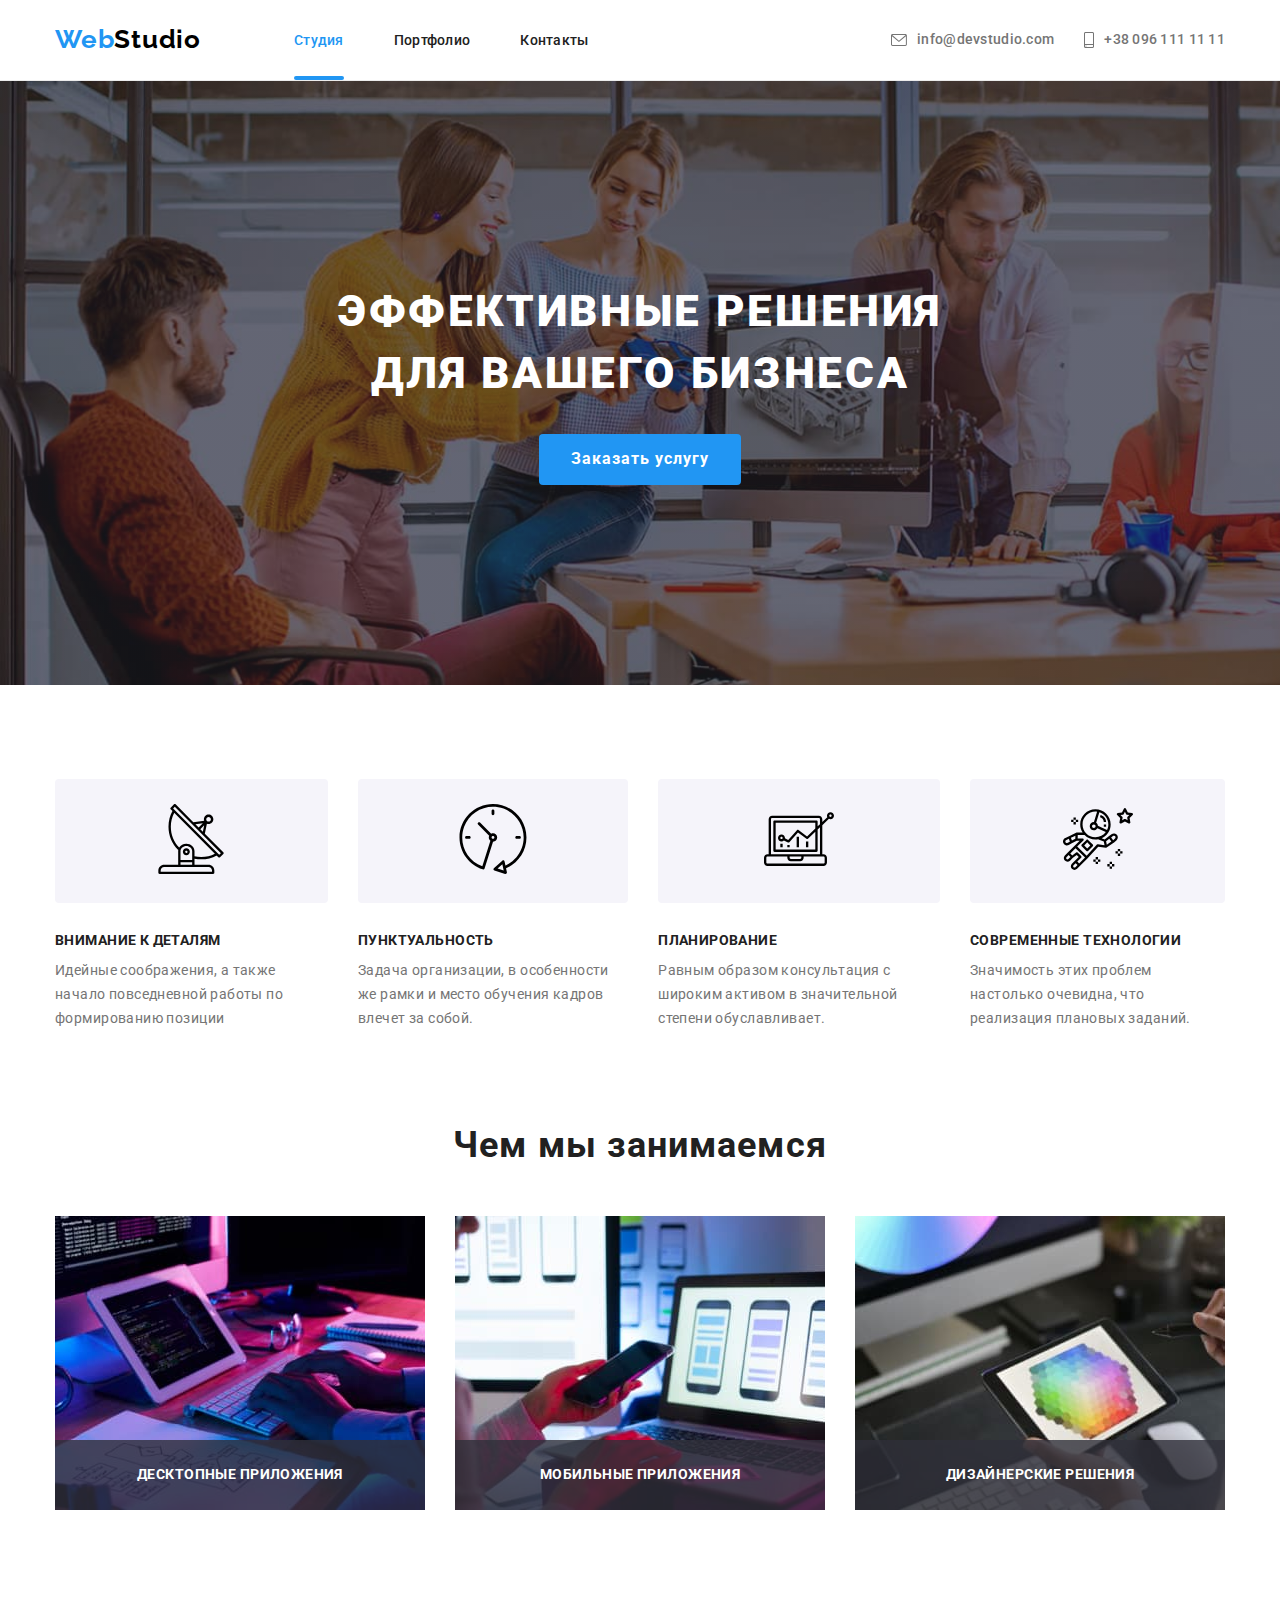
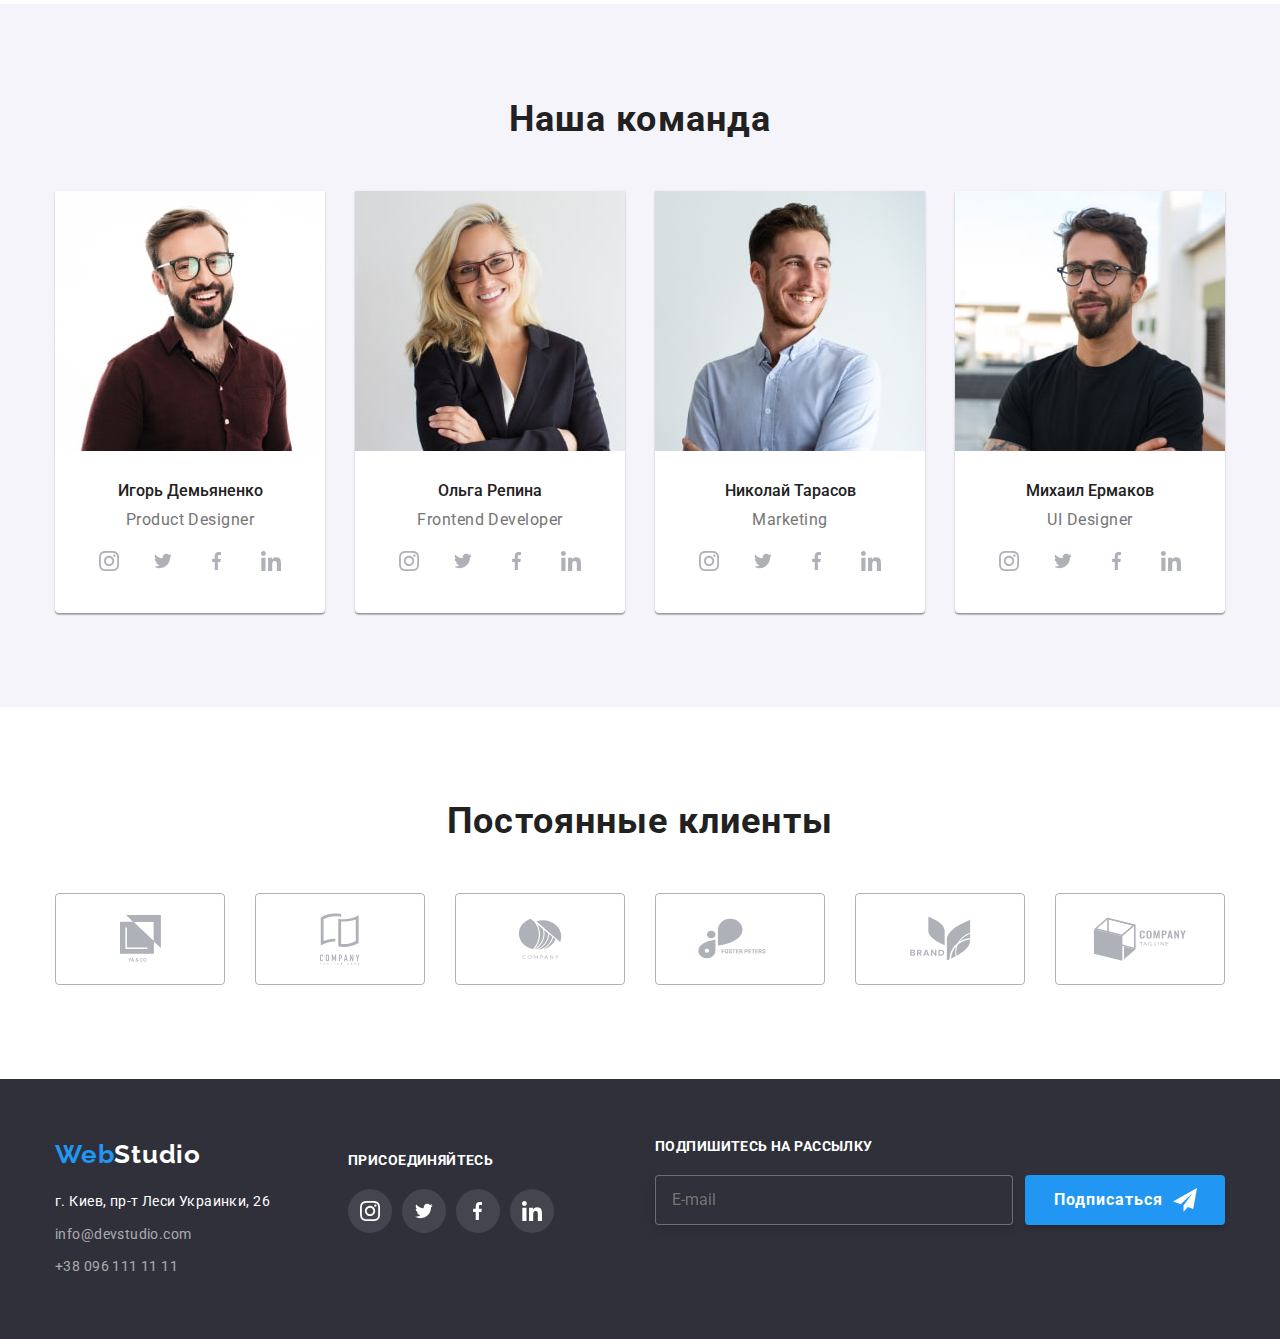
==== commit 41425ddd: "исправлены отступы" ====
--- a/index.html
+++ b/index.html
@@ -23,8 +23,9 @@
         <a class="header__logotype link" href="./"><span class="header__logo">Web</span>Studio</a>
         <button type="button" class="nav__btn is-open" aria-expanded="false" data-menu-button>
           <svg class="nav__icon" width="40" height="40" aria-label="Переключатель мобильного меню">
+              <use class="icon-cross" href="./images/icons.svg#cross"></use>
             <use class="icon-menu" href="./images/icons.svg#menu"></use>
-            <use class="icon-cross" href="./images/icons.svg#cross"></use>
+          
           </svg>
         </button>
         <div class="header-nav__menu is-open" data-menu>
--- a/css/main.min.css
+++ b/css/main.min.css
@@ -1,2 +1,2 @@
-.header__list,.header-nav__list,.menu-social,.features__list,.work__list,.comand__list,.comand-social__list,.clients__list,.footer__list,.social-box__list,.filter__list,.progect__list{list-style:none}.header__logotype,.header-nav__link,.header__contact,.menu-social__link,.comand-social__link,.clients__link,.footer__logotype,.footer__contact,.social-box__link,.progect__link{text-decoration:none}.modal__check{position:absolute;white-space:nowrap;width:1px;height:1px;overflow:hidden;border:0;padding:0;clip:rect(0 0 0 0);-webkit-clip-path:inset(50%);clip-path:inset(50%);margin:-1px}body{font-family:roboto, sans-serif;color:#757575;background-color:#ffffff}.container{padding-left:15px;padding-right:15px;margin-left:auto;margin-right:auto}@media screen and (min-width: 480px){.container{width:480px}}@media screen and (min-width: 768px){.container{width:768px}}@media screen and (min-width: 1200px){.container{width:1200px}}.header__logotype{font-family:Raleway;font-weight:700;font-size:26px;line-height:1.2;letter-spacing:0.03em;padding:24px 0;color:#000000;-webkit-transition:color 250ms cubic-bezier(0.4, 0, 0.2, 1);transition:color 250ms cubic-bezier(0.4, 0, 0.2, 1)}@media screen and (min-width: 768px){.header__logotype{margin-right:93px}}.header__logotype:hover,.header__logotype:focus{color:#2196f3}.header__logo{color:#2196f3}.header{position:relative;background-color:#ffffff;border-bottom:1px solid #c4c4c4}.header__list{display:-webkit-box;display:-ms-flexbox;display:flex;-webkit-box-align:center;-ms-flex-align:center;align-items:center;margin-left:auto;margin-top:0;margin-bottom:0;padding:0}@media screen and (max-width: 767px){.header__list{-webkit-box-orient:vertical;-webkit-box-direction:reverse;-ms-flex-direction:column-reverse;flex-direction:column-reverse;-webkit-box-flex:1;-ms-flex-positive:1;flex-grow:1;-webkit-box-align:start;-ms-flex-align:start;align-items:flex-start;margin:0}}@media screen and (min-width: 768px) and (max-width: 1199px){.header__list{-webkit-box-orient:vertical;-webkit-box-direction:normal;-ms-flex-direction:column;flex-direction:column;-webkit-box-align:start;-ms-flex-align:start;align-items:start;margin-left:auto}}.header__icon{margin-right:10px}@media screen and (max-width: 767px){.header__icon{display:none}}@media screen and (min-width: 768px) and (max-width: 1199px){.header__item+.header__item{margin-top:10px}}@media screen and (min-width: 1200px){.header__item+.header__item{margin-left:30px}}@media screen and (max-width: 767px){.header__item+.header__item{margin-bottom:32px}}.nav{position:relative;display:-webkit-box;display:-ms-flexbox;display:flex;-webkit-box-pack:center;-ms-flex-pack:center;justify-content:center;-webkit-box-align:center;-ms-flex-align:center;align-items:center}@media screen and (max-width: 767px){.nav{-webkit-box-pack:justify;-ms-flex-pack:justify;justify-content:space-between}}.nav__btn{display:-webkit-inline-box;display:-ms-inline-flexbox;display:inline-flex;position:absolute;right:15px;z-index:2;margin:0;padding:0;border:none;background-color:transparent;cursor:pointer}@media screen and (min-width: 768px){.nav__btn{display:none}}.nav__btn .icon-cross{display:none}.nav__btn.is-open .icon-cross{display:block}.nav__btn.is-open .icon-menu{display:none}.nav__btn:hover,.nav__btn:focus{fill:#2196f3}.header-nav{display:-webkit-box;display:-ms-flexbox;display:flex}@media screen and (max-width: 767px){.header-nav{width:100%}}.header-nav__list{display:-webkit-box;display:-ms-flexbox;display:flex;margin:0;padding:0}@media screen and (max-width: 767px){.header-nav__list{-webkit-box-orient:vertical;-webkit-box-direction:normal;-ms-flex-direction:column;flex-direction:column}}.header-nav__item+.header-nav__item{margin-left:50px}@media screen and (max-width: 767px){.header-nav__item+.header-nav__item{margin-left:0;margin-top:32px}}.header-nav__link{position:relative;font-style:normal;font-weight:500;font-size:14px;line-height:1.14;letter-spacing:0.02em;color:#212121;-webkit-transition:color 250ms cubic-bezier(0.4, 0, 0.2, 1);transition:color 250ms cubic-bezier(0.4, 0, 0.2, 1)}@media screen and (min-width: 768px){.header-nav__link{padding:32px 0}}@media screen and (max-width: 767px){.header-nav__link{font-style:normal;font-weight:500;font-size:40px;line-height:1.18;letter-spacing:0.02em}}.header-nav__link:hover,.header-nav__link:focus{color:#2196f3}.header-nav__menu{display:-webkit-box;display:-ms-flexbox;display:flex;-webkit-box-align:center;-ms-flex-align:center;align-items:center}@media screen and (min-width: 768px){.header-nav__menu{-ms-flex-preferred-size:100%;flex-basis:100%}}@media screen and (max-width: 767px){.header-nav__menu{display:none}}@media screen and (max-width: 767px) and (max-width: 767px){.header-nav__menu.is-open{position:fixed;z-index:1;top:0;left:0;display:-webkit-box;display:-ms-flexbox;display:flex;-webkit-box-orient:vertical;-webkit-box-direction:normal;-ms-flex-direction:column;flex-direction:column;-webkit-box-align:start;-ms-flex-align:start;align-items:flex-start;padding:48px 40px;width:100%;height:100%;background:#fff;-webkit-box-shadow:0px 4px 8px rgba(0,0,0,0.04),0px 2px 4px rgba(0,0,0,0.08),0px 1px 3px rgba(0,0,0,0.16);box-shadow:0px 4px 8px rgba(0,0,0,0.04),0px 2px 4px rgba(0,0,0,0.08),0px 1px 3px rgba(0,0,0,0.16)}}.underline{color:#2196f3}.underline::after{position:absolute;bottom:0;content:'';display:block;width:100%;height:4px;border-radius:2px;background-color:#2196f3}@media screen and (max-width: 767px){.underline::after{display:none}}.header__contact{display:-webkit-box;display:-ms-flexbox;display:flex;-webkit-box-pack:center;-ms-flex-pack:center;justify-content:center;-webkit-box-align:center;-ms-flex-align:center;align-items:center;font-style:normal;font-weight:500;font-size:14px;line-height:1.14;letter-spacing:0.02em;color:#757575;fill:#757575;-webkit-transition:color 250ms cubic-bezier(0.4, 0, 0.2, 1);transition:color 250ms cubic-bezier(0.4, 0, 0.2, 1)}@media screen and (min-width: 1200px){.header__contact{padding:32px 0}}.header__contact:hover,.header__contact:focus{color:#2196f3;fill:currentColor}@media screen and (max-width: 767px){.contact__tel{font-style:normal;font-weight:500;font-size:34px;line-height:1.18;letter-spacing:0.02em;color:#2196f3}}@media screen and (max-width: 767px){.contact__mail{font-style:normal;font-weight:500;font-size:24px;line-height:1.17;letter-spacing:0.02em}}.menu-social{display:-webkit-box;display:-ms-flexbox;display:flex;margin:64px 0 0 0;padding:0}@media screen and (min-width: 768px){.menu-social{display:none}}.menu-social__link{color:#2196f3}.menu-social__item{padding:0 10px}.menu-social__item:first-child{padding-left:0}.menu-social__item:last-child{padding-right:0}.menu-social__item+.menu-social__item{border-left:1px solid rgba(33,33,33,0.2)}.hero{padding:118px 60px;width:480px;margin-left:auto;margin-right:auto;background-color:#2f303a;text-align:center;background-image:-webkit-gradient(linear, left top, right top, from(rgba(47,48,58,0.4)), to(rgba(47,48,58,0.4))),url(../images/hero-mobile.jpg);background-image:linear-gradient(to right, rgba(47,48,58,0.4), rgba(47,48,58,0.4)),url(../images/hero-mobile.jpg);background-size:cover}@media (min-device-pixel-ratio: 2), (-webkit-min-device-pixel-ratio: 2), (min-resolution: 192dpi), (min-resolution: 2dppx){.hero{background-image:-webkit-gradient(linear, left top, right top, from(rgba(47,48,58,0.4)), to(rgba(47,48,58,0.4))),url(../images/hero-mobile@2x.jpg);background-image:linear-gradient(to right, rgba(47,48,58,0.4), rgba(47,48,58,0.4)),url(../images/hero-mobile@2x.jpg)}}@media screen and (min-width: 768px){.hero{width:768px;padding:118px 204px;background-image:-webkit-gradient(linear, left top, right top, from(rgba(47,48,58,0.4)), to(rgba(47,48,58,0.4))),url(../images/hero-tablet.jpg);background-image:linear-gradient(to right, rgba(47,48,58,0.4), rgba(47,48,58,0.4)),url(../images/hero-tablet.jpg)}}@media screen and (min-width: 768px) and (min-device-pixel-ratio: 2), screen and (min-width: 768px) and (-webkit-min-device-pixel-ratio: 2), screen and (min-width: 768px) and (min-resolution: 192dpi), screen and (min-width: 768px) and (min-resolution: 2dppx){.hero{background-image:-webkit-gradient(linear, left top, right top, from(rgba(47,48,58,0.4)), to(rgba(47,48,58,0.4))),url(../images/hero-tablet@2x.jpg);background-image:linear-gradient(to right, rgba(47,48,58,0.4), rgba(47,48,58,0.4)),url(../images/hero-tablet@2x.jpg)}}@media screen and (min-width: 1200px){.hero{width:auto;max-width:1600px;padding-top:200px;padding-bottom:200px;background-image:-webkit-gradient(linear, left top, right top, from(rgba(47,48,58,0.4)), to(rgba(47,48,58,0.4))),url(../images/hero-desctop.jpg);background-image:linear-gradient(to right, rgba(47,48,58,0.4), rgba(47,48,58,0.4)),url(../images/hero-desctop.jpg)}}@media screen and (min-width: 1200px) and (min-device-pixel-ratio: 2), screen and (min-width: 1200px) and (-webkit-min-device-pixel-ratio: 2), screen and (min-width: 1200px) and (min-resolution: 192dpi), screen and (min-width: 1200px) and (min-resolution: 2dppx){.hero{background-image:-webkit-gradient(linear, left top, right top, from(rgba(47,48,58,0.4)), to(rgba(47,48,58,0.4))),url(../images/hero-desctop@2x.jpg);background-image:linear-gradient(to right, rgba(47,48,58,0.4), rgba(47,48,58,0.4)),url(../images/hero-desctop@2x.jpg)}}.hero__container{padding:0;width:auto}.hero__title{margin-top:0;margin-bottom:0;font-style:normal;font-weight:900;font-size:44px;line-height:1.4;letter-spacing:0.06em;text-transform:uppercase;color:#fff}@media screen and (max-width: 1199px){.hero__title{font-size:26px;line-height:1.62}}.hero__btn{margin-top:30px;padding:10px 32px;border:none;border-radius:4px;font-family:inherit;font-style:normal;font-weight:700;font-size:16px;line-height:1.9;letter-spacing:0.06em;cursor:pointer;background-color:#2196f3;color:#fff}.hero__btn:hover,.hero__btn:focus{-webkit-box-shadow:0px 4px 4px rgba(0,0,0,0.15);box-shadow:0px 4px 4px rgba(0,0,0,0.15)}.features{margin-top:0;margin-bottom:0;padding-top:94px}@media screen and (max-width: 1199px){.features{padding:60px 0}}.features__list{margin:0;padding:0}@media screen and (min-width: 768px){.features__list{display:-webkit-box;display:-ms-flexbox;display:flex}}@media screen and (min-width: 768px) and (max-width: 1199px){.features__list{-ms-flex-wrap:wrap;flex-wrap:wrap;margin:-15px}}@media screen and (min-width: 768px) and (max-width: 1199px){.features__item{margin:15px;-ms-flex-preferred-size:calc((100% - 4 * 15px) / 2);flex-basis:calc((100% - 4 * 15px) / 2);text-align:start}}@media screen and (min-width: 1200px){.features__item+.features__item{margin-left:30px}}@media screen and (max-width: 767px){.features__item+.features__item{margin-top:30px}}.features__thumb{text-align:center;padding:25px 0;margin-bottom:30px;background-color:#f5f4fa;border-radius:4px}.features__title{margin:0;font-style:normal;font-weight:700;font-size:14px;line-height:1.14;letter-spacing:0.03em;text-transform:uppercase;color:#212121}@media screen and (max-width: 767px){.features__title{text-align:center}}.features__text{margin-bottom:0;margin-top:10px;font-style:normal;font-weight:400;font-size:14px;line-height:1.7;letter-spacing:0.03em;color:#757575}.work{margin-top:0px;margin-bottom:0px;padding-top:94px;padding-bottom:94px}@media screen and (max-width: 1199px){.work{display:none}}.work__title{margin-top:0;margin-bottom:50px;font-style:normal;font-weight:700;font-size:36px;line-height:1.17;text-align:center;letter-spacing:0.03em;color:#212121}.work__list{display:-webkit-box;display:-ms-flexbox;display:flex;margin:0;padding:0}.work__item{position:relative}.work__item+.work__item{margin-left:30px}.work__img{display:block}.work__text{position:absolute;-webkit-transform:translateY(-100%);transform:translateY(-100%);display:-webkit-box;display:-ms-flexbox;display:flex;-webkit-box-pack:center;-ms-flex-pack:center;justify-content:center;-webkit-box-align:center;-ms-flex-align:center;align-items:center;margin:0;width:370px;height:70px;font-style:normal;font-weight:700;font-size:14px;line-height:1.14;text-align:center;letter-spacing:0.03em;text-transform:uppercase;background:rgba(47,48,58,0.8);color:#fff}.comand{margin-top:0px;margin-bottom:0;padding:94px 0 94px 0;background-color:#f5f4fa}@media screen and (max-width: 1199px){.comand{padding:60px 0 60px 0}}.comand__title{margin-top:0;margin-bottom:50px;font-style:normal;font-weight:700;font-size:36px;line-height:1.17;text-align:center;letter-spacing:0.03em;color:#212121}@media screen and (max-width: 1199px){.comand__title{font-size:28px;margin-bottom:30px}}.comand__list{margin:-15px;padding-left:0;text-align:center}@media screen and (min-width: 768px){.comand__list{display:-webkit-box;display:-ms-flexbox;display:flex;-ms-flex-wrap:wrap;flex-wrap:wrap}}@media screen and (max-width: 767px){.comand__item+.comand__item{margin-top:30px}}.comand__item{margin:15px;background:#fff;-webkit-box-shadow:0px 1px 3px rgba(0,0,0,0.12),0px 1px 1px rgba(0,0,0,0.14),0px 2px 1px rgba(0,0,0,0.2);box-shadow:0px 1px 3px rgba(0,0,0,0.12),0px 1px 1px rgba(0,0,0,0.14),0px 2px 1px rgba(0,0,0,0.2);border-radius:0px 0px 4px 4px}@media screen and (max-width: 1199px){.comand__item{-ms-flex-preferred-size:calc((100% - 4 * 15px) / 2);flex-basis:calc((100% - 4 * 15px) / 2)}}.comand__text{margin-top:0;margin-bottom:10px;font-style:normal;font-weight:400;font-size:16px;line-height:1.2;letter-spacing:0.03em;color:#757575}.comand__img{display:block;width:100%;height:auto}.comand-title__man-text{padding-top:30px;padding-bottom:30px}@media screen and (max-width: 1199px){.comand-title__man-text{padding-bottom:24px}}.comand-title__man{margin-top:0;margin-bottom:10px;font-style:normal;font-weight:500;font-size:16px;line-height:1.2;letter-spacing:0.03e;color:#212121}.comand-social__list{display:-webkit-box;display:-ms-flexbox;display:flex;-webkit-box-pack:center;-ms-flex-pack:center;justify-content:center;-webkit-box-align:center;-ms-flex-align:center;align-items:center;padding-left:0}.comand-social__link{display:-webkit-box;display:-ms-flexbox;display:flex;-webkit-box-pack:center;-ms-flex-pack:center;justify-content:center;-webkit-box-align:center;-ms-flex-align:center;align-items:center;width:44px;height:44px;border-radius:50%;background-color:#fff;fill:#afb1b8;-webkit-transition:background-color 250ms cubic-bezier(0.4, 0, 0.2, 1),fill 250ms cubic-bezier(0.4, 0, 0.2, 1);transition:background-color 250ms cubic-bezier(0.4, 0, 0.2, 1),fill 250ms cubic-bezier(0.4, 0, 0.2, 1)}.comand-social__link:hover,.comand-social__link:focus{background-color:#2196f3;fill:#fff}.comand-social__item{border-radius:50%}.comand-social__item+.comand-social__item{margin-left:10px}.clients{padding:94px 0}@media screen and (max-width: 1199px){.clients{padding:60px 0}}.clients__title{margin-top:0;margin-bottom:50px;font-weight:700;font-size:36px;line-height:1.16;text-align:center;letter-spacing:0.03em;color:#212121}.clients__list{display:-webkit-box;display:-ms-flexbox;display:flex;-webkit-box-pack:center;-ms-flex-pack:center;justify-content:center;-webkit-box-align:center;-ms-flex-align:center;align-items:center;margin:-15px;padding:0}@media screen and (max-width: 1199px){.clients__list{-ms-flex-wrap:wrap;flex-wrap:wrap}}.clients__item{margin:15px;-ms-flex-preferred-size:calc((100% - 4 * 15px) / 2);flex-basis:calc((100% - 4 * 15px) / 2);min-width:130px}@media screen and (min-width: 768px){.clients__item{-ms-flex-preferred-size:calc((100% - 6 * 15px) / 3);flex-basis:calc((100% - 6 * 15px) / 3)}}.clients__link{display:-webkit-box;display:-ms-flexbox;display:flex;-webkit-box-pack:center;-ms-flex-pack:center;justify-content:center;-webkit-box-align:center;-ms-flex-align:center;align-items:center;height:92px;border:1px solid #afb1b8;border-radius:4px;fill:#afb1b8;-webkit-transition:fill 250ms cubic-bezier(0.4, 0, 0.2, 1),border 250ms cubic-bezier(0.4, 0, 0.2, 1);transition:fill 250ms cubic-bezier(0.4, 0, 0.2, 1),border 250ms cubic-bezier(0.4, 0, 0.2, 1)}@media screen and (min-width: 1200px){.clients__link{width:170px}}.clients__link:hover,.clients__link:focus{border:1px solid #2196f3;fill:#2196f3}.footer{padding-top:60px;padding-bottom:60px;background-color:#2f303a}@media screen and (max-width: 767px){.footer{text-align:center}}.footer__logotype{margin-top:60px;margin-bottom:0;font-family:Raleway;font-weight:700;font-size:26px;line-height:1.2;letter-spacing:0.03em;color:#ffffff}.footer__logotype:hover,.footer__logotype:focus{color:#2196f3}.footer__logo{color:#2196f3}.footer__contact{font-style:normal;font-weight:400;font-size:14px;line-height:1.7;letter-spacing:0.03em;color:rgba(255,255,255,0.6);-webkit-transition:color 250ms cubic-bezier(0.4, 0, 0.2, 1);transition:color 250ms cubic-bezier(0.4, 0, 0.2, 1)}.footer__contact:hover,.footer__contact:focus{color:#2196f3;fill:currentColor}.footer__list{margin:0;padding-left:0}.footer__item{margin-top:9px;margin-bottom:0}@media screen and (min-width: 768px){.footer__general{display:-webkit-box;display:-ms-flexbox;display:flex;-ms-flex-wrap:wrap;flex-wrap:wrap;-webkit-box-pack:justify;-ms-flex-pack:justify;justify-content:space-between;margin-left:61px;margin-right:74px}}@media screen and (min-width: 1200px){.footer__general{-ms-flex-wrap:nowrap;flex-wrap:nowrap}}.footer__social-box{margin-left:70px}@media screen and (max-width: 767px){.footer__social-box{margin-top:60px;margin-left:0}}@media screen and (min-width: 768px) and (max-width: 1199px){.footer__social-box{text-align:center}}.footer-adress{margin-top:20px;margin-bottom:0;font-style:normal;font-weight:400;font-size:14px;line-height:1.7;letter-spacing:0.03em;color:#fff}.social-box__title{margin-bottom:20px;font-style:normal;font-weight:700;font-size:14px;line-height:1.14;letter-spacing:0.03em;text-transform:uppercase;color:#fff}@media screen and (max-width: 767px){.social-box__title{margin-top:0}}.social-box__list{display:-webkit-box;display:-ms-flexbox;display:flex;padding:0;margin:0}@media screen and (max-width: 767px){.social-box__list{-webkit-box-pack:center;-ms-flex-pack:center;justify-content:center;margin-bottom:60px}}.social-box__item+.social-box__item{margin-left:10px}.social-box__link{display:-webkit-box;display:-ms-flexbox;display:flex;-webkit-box-pack:center;-ms-flex-pack:center;justify-content:center;-webkit-box-align:center;-ms-flex-align:center;align-items:center;width:44px;height:44px;fill:#fff;border-radius:50%;background-color:rgba(255,255,255,0.1);-webkit-transition:background-color 250ms cubic-bezier(0.4, 0, 0.2, 1);transition:background-color 250ms cubic-bezier(0.4, 0, 0.2, 1)}.social-box__link:hover,.social-box__link:focus{border-radius:50%;background-color:#2196f3;fill:#fff}.send{margin-left:93px}@media screen and (max-width: 767px){.send{margin-left:0}}@media screen and (min-width: 768px) and (max-width: 1199px){.send{display:-webkit-box;display:-ms-flexbox;display:flex;-webkit-box-orient:vertical;-webkit-box-direction:normal;-ms-flex-direction:column;flex-direction:column;-webkit-box-align:center;-ms-flex-align:center;align-items:center;margin-left:auto;margin-right:auto}}.send__title{margin-top:0;margin-bottom:20px;font-weight:700;font-size:14px;line-height:1.14;letter-spacing:0.03em;text-transform:uppercase;color:#fff}@media screen and (min-width: 768px) and (max-width: 1199px){.send__title{margin-top:60px}}.send__mail{width:358px;height:50px;padding-left:16px;color:#afb1b8;background-color:#2f303a;border:1px solid rgba(255,255,255,0.3);border-radius:4px;-webkit-filter:drop-shadow(0px 4px 4px rgba(0,0,0,0.15));filter:drop-shadow(0px 4px 4px rgba(0,0,0,0.15));cursor:pointer}@media screen and (max-width: 767px){.send__mail{width:100%}}@media screen and (min-width: 768px) and (max-width: 1199px){.send__mail{width:450px}}.send__btn{display:-webkit-inline-box;display:-ms-inline-flexbox;display:inline-flex;-webkit-box-pack:center;-ms-flex-pack:center;justify-content:center;-webkit-box-align:center;-ms-flex-align:center;align-items:center;width:200px;height:50px;margin-left:12px;padding-left:29px;padding-right:0;font-weight:700;font-size:16px;line-height:1.88;letter-spacing:0.06em;color:#fff;background:#2196f3;-webkit-box-shadow:0px 4px 4px rgba(0,0,0,0.15);box-shadow:0px 4px 4px rgba(0,0,0,0.15);border-radius:4px;border:none;cursor:pointer}@media screen and (max-width: 1199px){.send__btn{margin-top:20px;margin-left:0}}.send__icon{margin-left:10px;margin-right:28px;fill:currentColor}@media screen and (min-width: 768px){.sends{display:-webkit-box;display:-ms-flexbox;display:flex;-webkit-box-orient:vertical;-webkit-box-direction:normal;-ms-flex-direction:column;flex-direction:column;-webkit-box-align:center;-ms-flex-align:center;align-items:center}}@media screen and (min-width: 768px) and (min-width: 1200px){.sends{-webkit-box-orient:horizontal;-webkit-box-direction:normal;-ms-flex-direction:row;flex-direction:row}}.backdrop{position:fixed;top:0;width:100%;height:100%;z-index:999;background-color:rgba(0,0,0,0.2);-webkit-transition:opacity 250ms cubic-bezier(0.4, 0, 0.2, 1),visibility 250ms cubic-bezier(0.4, 0, 0.2, 1);transition:opacity 250ms cubic-bezier(0.4, 0, 0.2, 1),visibility 250ms cubic-bezier(0.4, 0, 0.2, 1)}.backdrop.is-hidden{opacity:0;pointer-events:none;visibility:hidden}.modal{position:absolute;top:50%;left:50%;max-height:calc(100% - 20px);-webkit-transform:translate(-50%, -50%);transform:translate(-50%, -50%);padding:40px;background-color:#fff;-webkit-box-shadow:0px 1px 3px rgba(0,0,0,0.12),0px 1px 1px rgba(0,0,0,0.14),0px 2px 1px rgba(0,0,0,0.2);box-shadow:0px 1px 3px rgba(0,0,0,0.12),0px 1px 1px rgba(0,0,0,0.14),0px 2px 1px rgba(0,0,0,0.2);border-radius:4px}@media screen and (max-width: 1199px){.modal{overflow:scroll;width:calc(100% - 15px);max-width:450px}}@media screen and (min-width: 1200px){.modal{width:528px}}.modal__title{margin:0 0 12px 0;font-style:normal;font-weight:700;font-size:20px;line-height:1.5;text-align:center;letter-spacing:0.03em;color:#212121}.modal__check-text{display:-webkit-box;display:-ms-flexbox;display:flex;-webkit-box-pack:center;-ms-flex-pack:center;justify-content:center;-webkit-box-align:center;-ms-flex-align:center;align-items:center;font-style:normal;font-weight:400;font-size:14px;line-height:1.71;letter-spacing:0.03em;color:#757575}@media screen and (max-width: 1199px){.modal__check-text{font-size:12px;line-height:1.17}}.modal__link{font-style:normal;font-weight:400;font-size:14px;line-height:1.71;letter-spacing:0.03em;color:#2196f3}@media screen and (max-width: 1199px){.modal__link{font-size:12px;line-height:1.17}}.modal__check-text span{width:16px;height:15px;border:2px solid #212121;border-radius:3px;margin-right:8px;display:-webkit-box;display:-ms-flexbox;display:flex;-webkit-box-pack:center;-ms-flex-pack:center;justify-content:center;-webkit-box-align:center;-ms-flex-align:center;align-items:center}.modal__check:checked+.modal__check-text span{background-color:#2196f3;border:none}.modal__check:checked+.modal__check-text .check__icon{fill:#fff}.check__icon{fill:transparent}.modal-btn{position:absolute;top:10px;right:10px;display:-webkit-box;display:-ms-flexbox;display:flex;-webkit-box-pack:center;-ms-flex-pack:center;justify-content:center;-webkit-box-align:center;-ms-flex-align:center;align-items:center;width:30px;height:30px;background:#fff;border:1px solid rgba(0,0,0,0.1);border-radius:50%;cursor:pointer}.modal-btn:hover,.modal-btn:focus{fill:#2196f3}.form__input{width:100%;height:40px;padding-left:42px;border:1px solid rgba(33,33,33,0.2);border-radius:4px;background-color:transparent;border:1px solid rgba(33,33,33,0.2);outline:transparent}.form__input:hover,.form__input:focus{border-color:#2196f3}.form__input:hover+.input__icon{fill:#2196f3}.form__input:focus+.input__icon{fill:#2196f3}.form__field{display:block;margin-top:28px;margin-bottom:4px;font-style:normal;font-weight:400;font-size:12px;line-height:1.17;letter-spacing:0.01em;color:#757575}@media screen and (max-width: 1199px){.form__field{margin-top:10px}}.form__textarea{width:100%;height:120px;padding:12px 16px;resize:none;border:1px solid rgba(33,33,33,0.2);border-radius:4px;outline:transparent}.form__textarea:hover,.form__textarea:focus{border-color:#2196f3}.form__btn{display:block;width:200px;height:50px;border:none;margin-left:auto;margin-right:auto;font-style:normal;font-weight:700;font-size:16px;line-height:1.88;letter-spacing:0.06em;color:#fff;background:#188ce8;border-radius:4px;cursor:pointer}.form__btn:hover,.form__btn:focus{-webkit-box-shadow:0px 4px 4px rgba(0,0,0,0.15);box-shadow:0px 4px 4px rgba(0,0,0,0.15)}.form__check{display:-webkit-box;display:-ms-flexbox;display:flex;-webkit-box-pack:center;-ms-flex-pack:center;justify-content:center;-webkit-box-align:center;-ms-flex-align:center;align-items:center;-ms-flex-wrap:wrap;flex-wrap:wrap;margin-top:20px;margin-bottom:30px}.input__wrap{position:relative}.input__icon{position:absolute;left:15px;top:50%;-webkit-transform:translateY(-50%);transform:translateY(-50%)}.portfolio{font-family:roboto, sans-serif;color:#757575;background-color:#fff}.filter{margin-top:0;margin-bottom:0;padding:94px 0}@media screen and (max-width: 1199px){.filter{padding:60px 0}}.filter__list{display:-webkit-box;display:-ms-flexbox;display:flex;-webkit-box-pack:center;-ms-flex-pack:center;justify-content:center;-webkit-box-align:center;-ms-flex-align:center;align-items:center;margin-top:0;margin-bottom:40px;padding-left:0}@media screen and (min-width: 768px){.filter__list{margin-bottom:30px}}@media screen and (min-width: 1200px){.filter__list{margin-bottom:50px}}@media screen and (max-width: 767px){.filter__list{-ms-flex-wrap:wrap;flex-wrap:wrap;-webkit-box-pack:start;-ms-flex-pack:start;justify-content:flex-start}}.filter__item:not(:last-child){margin-right:8px}@media screen and (max-width: 767px){.filter__item:nth-child(-n+3){margin-bottom:15px}}.filter__btn{border:none;font-family:inherit;font-style:normal;font-weight:500;font-size:16px;line-height:1.6;text-align:center;letter-spacing:0.03em;background-color:#f5f4fa;color:#212121;border-radius:4px;padding:6px 22px;cursor:pointer;-webkit-transition:color 250ms cubic-bezier(0.4, 0, 0.2, 1),background-color 250ms cubic-bezier(0.4, 0, 0.2, 1),-webkit-box-shadow 250ms cubic-bezier(0.4, 0, 0.2, 1);transition:color 250ms cubic-bezier(0.4, 0, 0.2, 1),background-color 250ms cubic-bezier(0.4, 0, 0.2, 1),-webkit-box-shadow 250ms cubic-bezier(0.4, 0, 0.2, 1);transition:color 250ms cubic-bezier(0.4, 0, 0.2, 1),background-color 250ms cubic-bezier(0.4, 0, 0.2, 1),box-shadow 250ms cubic-bezier(0.4, 0, 0.2, 1);transition:color 250ms cubic-bezier(0.4, 0, 0.2, 1),background-color 250ms cubic-bezier(0.4, 0, 0.2, 1),box-shadow 250ms cubic-bezier(0.4, 0, 0.2, 1),-webkit-box-shadow 250ms cubic-bezier(0.4, 0, 0.2, 1)}.filter__btn:hover,.filter__btn:focus{background-color:#2196f3;color:#fff;-webkit-box-shadow:0px 3px 1px rgba(0,0,0,0.1),0px 1px 2px rgba(0,0,0,0.08),0px 2px 2px rgba(0,0,0,0.12);box-shadow:0px 3px 1px rgba(0,0,0,0.1),0px 1px 2px rgba(0,0,0,0.08),0px 2px 2px rgba(0,0,0,0.12)}.progect__link{display:-webkit-box;display:-ms-flexbox;display:flex;-webkit-box-orient:vertical;-webkit-box-direction:normal;-ms-flex-direction:column;flex-direction:column}.progect__list{margin-top:0;-ms-flex-wrap:wrap;flex-wrap:wrap;-ms-flex-preferred-size:calc(100% / 3 - 30px);flex-basis:calc(100% / 3 - 30px);padding:0}@media screen and (min-width: 768px){.progect__list{display:-webkit-box;display:-ms-flexbox;display:flex;margin:-15px}}.progect__border{border:1px solid #eeeeee;border-top:none;padding:20px 24px;-webkit-box-flex:1;-ms-flex-positive:1;flex-grow:1}.progect__item{-webkit-transition:-webkit-box-shadow 250ms cubic-bezier(0.4, 0, 0.2, 1);transition:-webkit-box-shadow 250ms cubic-bezier(0.4, 0, 0.2, 1);transition:box-shadow 250ms cubic-bezier(0.4, 0, 0.2, 1);transition:box-shadow 250ms cubic-bezier(0.4, 0, 0.2, 1), -webkit-box-shadow 250ms cubic-bezier(0.4, 0, 0.2, 1)}@media screen and (min-width: 768px){.progect__item{display:-webkit-box;display:-ms-flexbox;display:flex;-ms-flex-preferred-size:calc((100% - 4 * 15px) / 2);flex-basis:calc((100% - 4 * 15px) / 2);margin:15px}}@media screen and (min-width: 1200px){.progect__item{-ms-flex-preferred-size:calc((100% - 6 * 15px) / 3);flex-basis:calc((100% - 6 * 15px) / 3)}}.progect__item:hover,.progect__item:focus{-webkit-box-shadow:0px 1px 1px rgba(0,0,0,0.12),0px 4px 4px rgba(0,0,0,0.06),1px 4px 6px rgba(0,0,0,0.16);box-shadow:0px 1px 1px rgba(0,0,0,0.12),0px 4px 4px rgba(0,0,0,0.06),1px 4px 6px rgba(0,0,0,0.16)}@media screen and (max-width: 767px){.progect__item+.progect__item{margin-top:30px}}.progect__title{margin-top:0;margin-bottom:0;font-style:normal;font-weight:700;font-size:18px;line-height:2;letter-spacing:0.06em;color:#212121}.progect__text{margin-top:0px;margin-bottom:0px;font-style:normal;font-weight:400;font-size:16px;line-height:1.9;letter-spacing:0.03em;color:#757575}.progect__img{display:block;width:100%;height:auto}.progect__overlay{position:relative;overflow:hidden}.progect__link:hover .overlay__text,.progect__link:focus .overlay__text{-webkit-transform:translateY(-100%);transform:translateY(-100%);-webkit-transition:-webkit-transform 250ms cubic-bezier(0.4, 0, 0.2, 1);transition:-webkit-transform 250ms cubic-bezier(0.4, 0, 0.2, 1);transition:transform 250ms cubic-bezier(0.4, 0, 0.2, 1);transition:transform 250ms cubic-bezier(0.4, 0, 0.2, 1), -webkit-transform 250ms cubic-bezier(0.4, 0, 0.2, 1)}.overlay__text{position:absolute;margin:0;padding:63px 24px;height:100%;background:rgba(33,150,243,0.9);font-style:normal;font-weight:400;font-size:18px;line-height:1.56;letter-spacing:0.03em;color:#fff}
+.header__list,.header-nav__list,.menu-social,.features__list,.work__list,.comand__list,.comand-social__list,.clients__list,.footer__list,.social-box__list,.filter__list,.progect__list{list-style:none}.header__logotype,.header-nav__link,.header__contact,.menu-social__link,.comand-social__link,.clients__link,.footer__logotype,.footer__contact,.social-box__link,.progect__link{text-decoration:none}.modal__check{position:absolute;white-space:nowrap;width:1px;height:1px;overflow:hidden;border:0;padding:0;clip:rect(0 0 0 0);-webkit-clip-path:inset(50%);clip-path:inset(50%);margin:-1px}body{font-family:roboto, sans-serif;color:#757575;background-color:#ffffff}.container{padding-left:15px;padding-right:15px;margin-left:auto;margin-right:auto}@media screen and (min-width: 480px){.container{width:480px}}@media screen and (min-width: 768px){.container{width:768px}}@media screen and (min-width: 1200px){.container{width:1200px}}.header__logotype{font-family:Raleway;font-weight:700;font-size:26px;line-height:1.2;letter-spacing:0.03em;padding:24px 0;color:#000000;-webkit-transition:color 250ms cubic-bezier(0.4, 0, 0.2, 1);transition:color 250ms cubic-bezier(0.4, 0, 0.2, 1)}@media screen and (min-width: 768px){.header__logotype{margin-right:93px}}.header__logotype:hover,.header__logotype:focus{color:#2196f3}.header__logo{color:#2196f3}.header{position:relative;background-color:#ffffff;border-bottom:1px solid #ECECEC}.header__list{display:-webkit-box;display:-ms-flexbox;display:flex;-webkit-box-align:center;-ms-flex-align:center;align-items:center;margin-left:auto;margin-top:0;margin-bottom:0;padding:0}@media screen and (max-width: 767px){.header__list{-webkit-box-orient:vertical;-webkit-box-direction:reverse;-ms-flex-direction:column-reverse;flex-direction:column-reverse;-webkit-box-flex:1;-ms-flex-positive:1;flex-grow:1;-webkit-box-align:start;-ms-flex-align:start;align-items:flex-start;margin:0}}@media screen and (min-width: 768px) and (max-width: 1199px){.header__list{-webkit-box-orient:vertical;-webkit-box-direction:normal;-ms-flex-direction:column;flex-direction:column;-webkit-box-align:start;-ms-flex-align:start;align-items:start;margin-left:auto}}.header__icon{margin-right:10px}@media screen and (max-width: 767px){.header__icon{display:none}}@media screen and (min-width: 768px) and (max-width: 1199px){.header__item+.header__item{margin-top:10px}}@media screen and (min-width: 1200px){.header__item+.header__item{margin-left:30px}}@media screen and (max-width: 767px){.header__item+.header__item{margin-bottom:32px}}.nav{position:relative;display:-webkit-box;display:-ms-flexbox;display:flex;-webkit-box-pack:center;-ms-flex-pack:center;justify-content:center;-webkit-box-align:center;-ms-flex-align:center;align-items:center}@media screen and (max-width: 767px){.nav{-webkit-box-pack:justify;-ms-flex-pack:justify;justify-content:space-between}}.nav__btn{display:-webkit-inline-box;display:-ms-inline-flexbox;display:inline-flex;position:absolute;right:15px;z-index:2;margin:0;padding:0;border:none;background-color:transparent;cursor:pointer}@media screen and (min-width: 768px){.nav__btn{display:none}}.nav__btn .icon-cross{display:none}.nav__btn.is-open .icon-cross{display:block}.nav__btn.is-open .icon-menu{display:none}.nav__btn:hover,.nav__btn:focus{fill:#2196f3}.header-nav{display:-webkit-box;display:-ms-flexbox;display:flex}@media screen and (max-width: 767px){.header-nav{width:100%}}.header-nav__list{display:-webkit-box;display:-ms-flexbox;display:flex;margin:0;padding:0}@media screen and (max-width: 767px){.header-nav__list{-webkit-box-orient:vertical;-webkit-box-direction:normal;-ms-flex-direction:column;flex-direction:column}}.header-nav__item+.header-nav__item{margin-left:50px}@media screen and (max-width: 767px){.header-nav__item+.header-nav__item{margin-left:0;margin-top:32px}}.header-nav__link{position:relative;font-style:normal;font-weight:500;font-size:14px;line-height:1.14;letter-spacing:0.02em;color:#212121;-webkit-transition:color 250ms cubic-bezier(0.4, 0, 0.2, 1);transition:color 250ms cubic-bezier(0.4, 0, 0.2, 1)}@media screen and (min-width: 768px){.header-nav__link{padding:32px 0}}@media screen and (max-width: 767px){.header-nav__link{font-style:normal;font-weight:500;font-size:40px;line-height:1.18;letter-spacing:0.02em}}.header-nav__link:hover,.header-nav__link:focus{color:#2196f3}.header-nav__menu{display:-webkit-box;display:-ms-flexbox;display:flex;-webkit-box-align:center;-ms-flex-align:center;align-items:center}@media screen and (min-width: 768px){.header-nav__menu{-ms-flex-preferred-size:100%;flex-basis:100%}}@media screen and (max-width: 767px){.header-nav__menu{display:none}.header-nav__menu.is-open{position:fixed;z-index:1;top:0;left:0;display:-webkit-box;display:-ms-flexbox;display:flex;-webkit-box-orient:vertical;-webkit-box-direction:normal;-ms-flex-direction:column;flex-direction:column;-webkit-box-align:start;-ms-flex-align:start;align-items:flex-start;padding:48px 40px;width:100%;height:100%;background:#fff;-webkit-box-shadow:0px 4px 8px rgba(0,0,0,0.04),0px 2px 4px rgba(0,0,0,0.08),0px 1px 3px rgba(0,0,0,0.16);box-shadow:0px 4px 8px rgba(0,0,0,0.04),0px 2px 4px rgba(0,0,0,0.08),0px 1px 3px rgba(0,0,0,0.16)}}.underline{color:#2196f3}.underline::after{position:absolute;bottom:0;content:'';display:block;width:100%;height:4px;border-radius:2px;background-color:#2196f3}@media screen and (max-width: 767px){.underline::after{display:none}}.header__contact{display:-webkit-box;display:-ms-flexbox;display:flex;-webkit-box-pack:center;-ms-flex-pack:center;justify-content:center;-webkit-box-align:center;-ms-flex-align:center;align-items:center;font-style:normal;font-weight:500;font-size:14px;line-height:1.14;letter-spacing:0.02em;color:#757575;fill:#757575;-webkit-transition:color 250ms cubic-bezier(0.4, 0, 0.2, 1);transition:color 250ms cubic-bezier(0.4, 0, 0.2, 1)}@media screen and (min-width: 1200px){.header__contact{padding:32px 0}}.header__contact:hover,.header__contact:focus{color:#2196f3;fill:currentColor}@media screen and (max-width: 767px){.contact__tel{font-style:normal;font-weight:500;font-size:34px;line-height:1.18;letter-spacing:0.02em;color:#2196f3}}@media screen and (max-width: 767px){.contact__mail{font-style:normal;font-weight:500;font-size:24px;line-height:1.17;letter-spacing:0.02em}}.menu-social{display:-webkit-box;display:-ms-flexbox;display:flex;margin:64px 0 0 0;padding:0}@media screen and (min-width: 768px){.menu-social{display:none}}.menu-social__link{color:#2196f3}.menu-social__item{padding:0 10px}.menu-social__item:first-child{padding-left:0}.menu-social__item:last-child{padding-right:0}.menu-social__item+.menu-social__item{border-left:1px solid rgba(33,33,33,0.2)}.hero{padding:118px 60px;width:480px;margin-left:auto;margin-right:auto;background-color:#2f303a;text-align:center;background-image:-webkit-gradient(linear, left top, right top, from(rgba(47,48,58,0.4)), to(rgba(47,48,58,0.4))),url(../images/hero-mobile.jpg);background-image:linear-gradient(to right, rgba(47,48,58,0.4), rgba(47,48,58,0.4)),url(../images/hero-mobile.jpg);background-size:cover}@media (min-device-pixel-ratio: 2), (-webkit-min-device-pixel-ratio: 2), (min-resolution: 192dpi), (min-resolution: 2dppx){.hero{background-image:-webkit-gradient(linear, left top, right top, from(rgba(47,48,58,0.4)), to(rgba(47,48,58,0.4))),url(../images/hero-mobile@2x.jpg);background-image:linear-gradient(to right, rgba(47,48,58,0.4), rgba(47,48,58,0.4)),url(../images/hero-mobile@2x.jpg)}}@media screen and (min-width: 768px){.hero{width:768px;padding:118px 204px;background-image:-webkit-gradient(linear, left top, right top, from(rgba(47,48,58,0.4)), to(rgba(47,48,58,0.4))),url(../images/hero-tablet.jpg);background-image:linear-gradient(to right, rgba(47,48,58,0.4), rgba(47,48,58,0.4)),url(../images/hero-tablet.jpg)}}@media screen and (min-width: 768px) and (min-device-pixel-ratio: 2), screen and (min-width: 768px) and (-webkit-min-device-pixel-ratio: 2), screen and (min-width: 768px) and (min-resolution: 192dpi), screen and (min-width: 768px) and (min-resolution: 2dppx){.hero{background-image:-webkit-gradient(linear, left top, right top, from(rgba(47,48,58,0.4)), to(rgba(47,48,58,0.4))),url(../images/hero-tablet@2x.jpg);background-image:linear-gradient(to right, rgba(47,48,58,0.4), rgba(47,48,58,0.4)),url(../images/hero-tablet@2x.jpg)}}@media screen and (min-width: 1200px){.hero{width:auto;max-width:1600px;padding-top:200px;padding-bottom:200px;background-image:-webkit-gradient(linear, left top, right top, from(rgba(47,48,58,0.4)), to(rgba(47,48,58,0.4))),url(../images/hero-desctop.jpg);background-image:linear-gradient(to right, rgba(47,48,58,0.4), rgba(47,48,58,0.4)),url(../images/hero-desctop.jpg)}}@media screen and (min-width: 1200px) and (min-device-pixel-ratio: 2), screen and (min-width: 1200px) and (-webkit-min-device-pixel-ratio: 2), screen and (min-width: 1200px) and (min-resolution: 192dpi), screen and (min-width: 1200px) and (min-resolution: 2dppx){.hero{background-image:-webkit-gradient(linear, left top, right top, from(rgba(47,48,58,0.4)), to(rgba(47,48,58,0.4))),url(../images/hero-desctop@2x.jpg);background-image:linear-gradient(to right, rgba(47,48,58,0.4), rgba(47,48,58,0.4)),url(../images/hero-desctop@2x.jpg)}}.hero__container{padding:0;width:auto}.hero__title{margin-top:0;margin-bottom:0;font-style:normal;font-weight:900;font-size:44px;line-height:1.4;letter-spacing:0.06em;text-transform:uppercase;color:#fff}@media screen and (max-width: 1199px){.hero__title{font-size:26px;line-height:1.62}}.hero__btn{margin-top:30px;padding:10px 32px;border:none;border-radius:4px;font-family:inherit;font-style:normal;font-weight:700;font-size:16px;line-height:1.9;letter-spacing:0.06em;cursor:pointer;background-color:#2196f3;color:#fff}.hero__btn:hover,.hero__btn:focus{-webkit-box-shadow:0px 4px 4px rgba(0,0,0,0.15);box-shadow:0px 4px 4px rgba(0,0,0,0.15)}.features{margin-top:0;margin-bottom:0;padding-top:94px}@media screen and (max-width: 1199px){.features{padding:60px 0}}.features__list{margin:0;padding:0}@media screen and (min-width: 768px){.features__list{display:-webkit-box;display:-ms-flexbox;display:flex}}@media screen and (min-width: 768px) and (max-width: 1199px){.features__list{-ms-flex-wrap:wrap;flex-wrap:wrap;margin:-15px}}@media screen and (min-width: 768px) and (max-width: 1199px){.features__item{margin:15px;-ms-flex-preferred-size:calc((100% - 4 * 15px) / 2);flex-basis:calc((100% - 4 * 15px) / 2);text-align:start}}@media screen and (min-width: 1200px){.features__item+.features__item{margin-left:30px}}@media screen and (max-width: 767px){.features__item+.features__item{margin-top:30px}}.features__thumb{text-align:center;padding:25px 0;margin-bottom:30px;background-color:#f5f4fa;border-radius:4px}.features__title{margin:0;font-style:normal;font-weight:700;font-size:14px;line-height:1.14;letter-spacing:0.03em;text-transform:uppercase;color:#212121}@media screen and (max-width: 767px){.features__title{text-align:center}}.features__text{margin-bottom:0;margin-top:10px;font-style:normal;font-weight:400;font-size:14px;line-height:1.7;letter-spacing:0.03em;color:#757575}.work{margin-top:0px;margin-bottom:0px;padding-top:94px;padding-bottom:94px}@media screen and (max-width: 1199px){.work{display:none}}.work__title{margin-top:0;margin-bottom:50px;font-style:normal;font-weight:700;font-size:36px;line-height:1.17;text-align:center;letter-spacing:0.03em;color:#212121}.work__list{display:-webkit-box;display:-ms-flexbox;display:flex;margin:0;padding:0}.work__item{position:relative}.work__item+.work__item{margin-left:30px}.work__img{display:block}.work__text{position:absolute;-webkit-transform:translateY(-100%);transform:translateY(-100%);display:-webkit-box;display:-ms-flexbox;display:flex;-webkit-box-pack:center;-ms-flex-pack:center;justify-content:center;-webkit-box-align:center;-ms-flex-align:center;align-items:center;margin:0;width:370px;height:70px;font-style:normal;font-weight:700;font-size:14px;line-height:1.14;text-align:center;letter-spacing:0.03em;text-transform:uppercase;background:rgba(47,48,58,0.8);color:#fff}.comand{margin-top:0px;margin-bottom:0;padding:94px 0 94px 0;background-color:#f5f4fa}@media screen and (max-width: 1199px){.comand{padding:60px 0 60px 0}}.comand__title{margin-top:0;margin-bottom:50px;font-style:normal;font-weight:700;font-size:36px;line-height:1.17;text-align:center;letter-spacing:0.03em;color:#212121}@media screen and (max-width: 1199px){.comand__title{font-size:28px;margin-bottom:30px}}.comand__list{padding-left:0;text-align:center}@media screen and (min-width: 768px){.comand__list{margin:-15px}}@media screen and (min-width: 768px){.comand__list{display:-webkit-box;display:-ms-flexbox;display:flex;-ms-flex-wrap:wrap;flex-wrap:wrap}}@media screen and (max-width: 767px){.comand__item+.comand__item{margin-top:30px}}.comand__item{background:#fff;-webkit-box-shadow:0px 1px 3px rgba(0,0,0,0.12),0px 1px 1px rgba(0,0,0,0.14),0px 2px 1px rgba(0,0,0,0.2);box-shadow:0px 1px 3px rgba(0,0,0,0.12),0px 1px 1px rgba(0,0,0,0.14),0px 2px 1px rgba(0,0,0,0.2);border-radius:0px 0px 4px 4px}@media screen and (min-width: 768px){.comand__item{margin:15px}}@media screen and (max-width: 767px){.comand__item{margin-top:30px}}@media screen and (max-width: 1199px){.comand__item{-ms-flex-preferred-size:calc((100% - 4 * 15px) / 2);flex-basis:calc((100% - 4 * 15px) / 2)}}.comand__text{margin-top:0;margin-bottom:10px;font-style:normal;font-weight:400;font-size:16px;line-height:1.2;letter-spacing:0.03em;color:#757575}.comand__img{display:block;width:100%;height:auto}.comand-title__man-text{padding-top:30px;padding-bottom:30px}@media screen and (max-width: 1199px){.comand-title__man-text{padding-bottom:24px}}.comand-title__man{margin-top:0;margin-bottom:10px;font-style:normal;font-weight:500;font-size:16px;line-height:1.2;letter-spacing:0.03e;color:#212121}.comand-social__list{display:-webkit-box;display:-ms-flexbox;display:flex;-webkit-box-pack:center;-ms-flex-pack:center;justify-content:center;-webkit-box-align:center;-ms-flex-align:center;align-items:center;padding-left:0}.comand-social__link{display:-webkit-box;display:-ms-flexbox;display:flex;-webkit-box-pack:center;-ms-flex-pack:center;justify-content:center;-webkit-box-align:center;-ms-flex-align:center;align-items:center;width:44px;height:44px;border-radius:50%;background-color:#fff;fill:#afb1b8;-webkit-transition:background-color 250ms cubic-bezier(0.4, 0, 0.2, 1),fill 250ms cubic-bezier(0.4, 0, 0.2, 1);transition:background-color 250ms cubic-bezier(0.4, 0, 0.2, 1),fill 250ms cubic-bezier(0.4, 0, 0.2, 1)}.comand-social__link:hover,.comand-social__link:focus{background-color:#2196f3;fill:#fff}.comand-social__item{border-radius:50%}.comand-social__item+.comand-social__item{margin-left:10px}.clients{padding:94px 0}@media screen and (max-width: 1199px){.clients{padding:60px 0}}.clients__title{margin-top:0;margin-bottom:50px;font-weight:700;font-size:36px;line-height:1.16;text-align:center;letter-spacing:0.03em;color:#212121}@media screen and (max-width: 1199px){.clients__title{font-size:28px;line-height:1.18;margin-bottom:30px}}.clients__list{display:-webkit-box;display:-ms-flexbox;display:flex;-webkit-box-pack:center;-ms-flex-pack:center;justify-content:center;-webkit-box-align:center;-ms-flex-align:center;align-items:center;margin:-15px;padding:0}@media screen and (max-width: 1199px){.clients__list{-ms-flex-wrap:wrap;flex-wrap:wrap}}.clients__item{margin:15px;-ms-flex-preferred-size:calc((100% - 4 * 15px) / 2);flex-basis:calc((100% - 4 * 15px) / 2);min-width:130px}@media screen and (min-width: 768px){.clients__item{-ms-flex-preferred-size:calc((100% - 6 * 15px) / 3);flex-basis:calc((100% - 6 * 15px) / 3)}}.clients__link{display:-webkit-box;display:-ms-flexbox;display:flex;-webkit-box-pack:center;-ms-flex-pack:center;justify-content:center;-webkit-box-align:center;-ms-flex-align:center;align-items:center;height:92px;border:1px solid #afb1b8;border-radius:4px;fill:#afb1b8;-webkit-transition:fill 250ms cubic-bezier(0.4, 0, 0.2, 1),border 250ms cubic-bezier(0.4, 0, 0.2, 1);transition:fill 250ms cubic-bezier(0.4, 0, 0.2, 1),border 250ms cubic-bezier(0.4, 0, 0.2, 1)}@media screen and (min-width: 1200px){.clients__link{width:170px}}.clients__link:hover,.clients__link:focus{border:1px solid #2196f3;fill:#2196f3}.footer{padding-top:60px;padding-bottom:60px;background-color:#2f303a}@media screen and (max-width: 767px){.footer{text-align:center}}.footer__logotype{margin-top:60px;margin-bottom:0;font-family:Raleway;font-weight:700;font-size:26px;line-height:1.2;letter-spacing:0.03em;color:#ffffff}.footer__logotype:hover,.footer__logotype:focus{color:#2196f3}.footer__logo{color:#2196f3}.footer__contact{font-style:normal;font-weight:400;font-size:14px;line-height:1.7;letter-spacing:0.03em;color:rgba(255,255,255,0.6);-webkit-transition:color 250ms cubic-bezier(0.4, 0, 0.2, 1);transition:color 250ms cubic-bezier(0.4, 0, 0.2, 1)}.footer__contact:hover,.footer__contact:focus{color:#2196f3;fill:currentColor}.footer__list{margin:0;padding-left:0}.footer__item{margin-top:9px;margin-bottom:0}@media screen and (min-width: 768px){.footer__general{display:-webkit-box;display:-ms-flexbox;display:flex;-ms-flex-wrap:wrap;flex-wrap:wrap;-webkit-box-pack:justify;-ms-flex-pack:justify;justify-content:space-between}}@media screen and (min-width: 1200px){.footer__general{-ms-flex-wrap:nowrap;flex-wrap:nowrap}}.footer__social-box{margin-left:70px}@media screen and (max-width: 767px){.footer__social-box{margin-top:60px;margin-left:0}}@media screen and (min-width: 768px) and (max-width: 1199px){.footer__social-box{text-align:center}}.footer-adress{margin-top:20px;margin-bottom:0;font-style:normal;font-weight:400;font-size:14px;line-height:1.7;letter-spacing:0.03em;color:#fff}@media screen and (min-width: 768px) and (max-width: 1199px){.footer-adress__box{text-align:center}}.social-box__title{margin-bottom:20px;font-style:normal;font-weight:700;font-size:14px;line-height:1.14;letter-spacing:0.03em;text-transform:uppercase;color:#fff}@media screen and (max-width: 767px){.social-box__title{margin-top:0}}.social-box__list{display:-webkit-box;display:-ms-flexbox;display:flex;padding:0;margin:0}@media screen and (max-width: 767px){.social-box__list{-webkit-box-pack:center;-ms-flex-pack:center;justify-content:center;margin-bottom:60px}}.social-box__item+.social-box__item{margin-left:10px}.social-box__link{display:-webkit-box;display:-ms-flexbox;display:flex;-webkit-box-pack:center;-ms-flex-pack:center;justify-content:center;-webkit-box-align:center;-ms-flex-align:center;align-items:center;width:44px;height:44px;fill:#fff;border-radius:50%;background-color:rgba(255,255,255,0.1);-webkit-transition:background-color 250ms cubic-bezier(0.4, 0, 0.2, 1);transition:background-color 250ms cubic-bezier(0.4, 0, 0.2, 1)}.social-box__link:hover,.social-box__link:focus{border-radius:50%;background-color:#2196f3;fill:#fff}.send{margin-left:93px}@media screen and (max-width: 767px){.send{margin-left:0}}@media screen and (min-width: 768px) and (max-width: 1199px){.send{display:-webkit-box;display:-ms-flexbox;display:flex;-webkit-box-orient:vertical;-webkit-box-direction:normal;-ms-flex-direction:column;flex-direction:column;-webkit-box-align:center;-ms-flex-align:center;align-items:center;margin-left:auto;margin-right:auto}}.send__title{margin-top:0;margin-bottom:20px;font-weight:700;font-size:14px;line-height:1.14;letter-spacing:0.03em;text-transform:uppercase;color:#fff}@media screen and (min-width: 768px) and (max-width: 1199px){.send__title{margin-top:60px}}.send__mail{width:358px;height:50px;padding-left:16px;color:#afb1b8;background-color:#2f303a;border:1px solid rgba(255,255,255,0.3);border-radius:4px;-webkit-filter:drop-shadow(0px 4px 4px rgba(0,0,0,0.15));filter:drop-shadow(0px 4px 4px rgba(0,0,0,0.15));cursor:pointer}@media screen and (max-width: 767px){.send__mail{width:100%}}@media screen and (min-width: 768px) and (max-width: 1199px){.send__mail{width:450px}}.send__btn{display:-webkit-inline-box;display:-ms-inline-flexbox;display:inline-flex;-webkit-box-pack:center;-ms-flex-pack:center;justify-content:center;-webkit-box-align:center;-ms-flex-align:center;align-items:center;width:200px;height:50px;margin-left:12px;padding-left:29px;padding-right:0;font-weight:700;font-size:16px;line-height:1.88;letter-spacing:0.06em;color:#fff;background:#2196f3;-webkit-box-shadow:0px 4px 4px rgba(0,0,0,0.15);box-shadow:0px 4px 4px rgba(0,0,0,0.15);border-radius:4px;border:none;cursor:pointer}@media screen and (max-width: 1199px){.send__btn{margin-top:20px;margin-left:0}}.send__icon{margin-left:10px;margin-right:28px;fill:currentColor}@media screen and (min-width: 768px){.sends{display:-webkit-box;display:-ms-flexbox;display:flex;-webkit-box-orient:vertical;-webkit-box-direction:normal;-ms-flex-direction:column;flex-direction:column;-webkit-box-align:center;-ms-flex-align:center;align-items:center}}@media screen and (min-width: 768px) and (min-width: 1200px){.sends{-webkit-box-orient:horizontal;-webkit-box-direction:normal;-ms-flex-direction:row;flex-direction:row}}.backdrop{position:fixed;top:0;width:100%;height:100%;z-index:999;background-color:rgba(0,0,0,0.2);-webkit-transition:opacity 250ms cubic-bezier(0.4, 0, 0.2, 1),visibility 250ms cubic-bezier(0.4, 0, 0.2, 1);transition:opacity 250ms cubic-bezier(0.4, 0, 0.2, 1),visibility 250ms cubic-bezier(0.4, 0, 0.2, 1)}.backdrop.is-hidden{opacity:0;pointer-events:none;visibility:hidden}.modal{position:absolute;top:50%;left:50%;max-height:calc(100% - 20px);-webkit-transform:translate(-50%, -50%);transform:translate(-50%, -50%);padding:40px;background-color:#fff;-webkit-box-shadow:0px 1px 3px rgba(0,0,0,0.12),0px 1px 1px rgba(0,0,0,0.14),0px 2px 1px rgba(0,0,0,0.2);box-shadow:0px 1px 3px rgba(0,0,0,0.12),0px 1px 1px rgba(0,0,0,0.14),0px 2px 1px rgba(0,0,0,0.2);border-radius:4px}@media screen and (max-width: 1199px){.modal{overflow:scroll;width:calc(100% - 15px);max-width:450px}}@media screen and (min-width: 1200px){.modal{width:528px}}.modal__title{margin:0 0 12px 0;font-style:normal;font-weight:700;font-size:20px;line-height:1.5;text-align:center;letter-spacing:0.03em;color:#212121}.modal__check-text{display:-webkit-box;display:-ms-flexbox;display:flex;-webkit-box-pack:center;-ms-flex-pack:center;justify-content:center;-webkit-box-align:center;-ms-flex-align:center;align-items:center;font-style:normal;font-weight:400;font-size:14px;line-height:1.71;letter-spacing:0.03em;color:#757575}@media screen and (max-width: 1199px){.modal__check-text{font-size:12px;line-height:1.17}}.modal__link{font-style:normal;font-weight:400;font-size:14px;line-height:1.71;letter-spacing:0.03em;color:#2196f3}@media screen and (max-width: 1199px){.modal__link{font-size:12px;line-height:1.17}}.modal__check-text span{width:16px;height:15px;border:2px solid #212121;border-radius:3px;margin-right:8px;display:-webkit-box;display:-ms-flexbox;display:flex;-webkit-box-pack:center;-ms-flex-pack:center;justify-content:center;-webkit-box-align:center;-ms-flex-align:center;align-items:center}.modal__check:checked+.modal__check-text span{background-color:#2196f3;border:none}.modal__check:checked+.modal__check-text .check__icon{fill:#fff}.check__icon{fill:transparent}.modal-btn{position:absolute;top:10px;right:10px;display:-webkit-box;display:-ms-flexbox;display:flex;-webkit-box-pack:center;-ms-flex-pack:center;justify-content:center;-webkit-box-align:center;-ms-flex-align:center;align-items:center;width:30px;height:30px;background:#fff;border:1px solid rgba(0,0,0,0.1);border-radius:50%;cursor:pointer}.modal-btn:hover,.modal-btn:focus{fill:#2196f3}.form__input{width:100%;height:40px;padding-left:42px;border:1px solid rgba(33,33,33,0.2);border-radius:4px;background-color:transparent;border:1px solid rgba(33,33,33,0.2);outline:transparent}.form__input:hover,.form__input:focus{border-color:#2196f3}.form__input:hover+.input__icon{fill:#2196f3}.form__input:focus+.input__icon{fill:#2196f3}.form__field{display:block;margin-top:28px;margin-bottom:4px;font-style:normal;font-weight:400;font-size:12px;line-height:1.17;letter-spacing:0.01em;color:#757575}@media screen and (max-width: 1199px){.form__field{margin-top:10px}}.form__textarea{width:100%;height:120px;padding:12px 16px;resize:none;border:1px solid rgba(33,33,33,0.2);border-radius:4px;outline:transparent}.form__textarea:hover,.form__textarea:focus{border-color:#2196f3}.form__btn{display:block;width:200px;height:50px;border:none;margin-left:auto;margin-right:auto;font-style:normal;font-weight:700;font-size:16px;line-height:1.88;letter-spacing:0.06em;color:#fff;background:#188ce8;border-radius:4px;cursor:pointer}.form__btn:hover,.form__btn:focus{-webkit-box-shadow:0px 4px 4px rgba(0,0,0,0.15);box-shadow:0px 4px 4px rgba(0,0,0,0.15)}.form__check{display:-webkit-box;display:-ms-flexbox;display:flex;-webkit-box-pack:center;-ms-flex-pack:center;justify-content:center;-webkit-box-align:center;-ms-flex-align:center;align-items:center;-ms-flex-wrap:wrap;flex-wrap:wrap;margin-top:20px;margin-bottom:30px}.input__wrap{position:relative}.input__icon{position:absolute;left:15px;top:50%;-webkit-transform:translateY(-50%);transform:translateY(-50%)}.portfolio{font-family:roboto, sans-serif;color:#757575;background-color:#fff}.filter{margin-top:0;margin-bottom:0;padding:94px 0}@media screen and (max-width: 1199px){.filter{padding:60px 0}}.filter__list{display:-webkit-box;display:-ms-flexbox;display:flex;-webkit-box-pack:center;-ms-flex-pack:center;justify-content:center;-webkit-box-align:center;-ms-flex-align:center;align-items:center;margin-top:0;margin-bottom:40px;padding-left:0}@media screen and (min-width: 768px){.filter__list{margin-bottom:30px}}@media screen and (min-width: 1200px){.filter__list{margin-bottom:50px}}@media screen and (max-width: 767px){.filter__list{-ms-flex-wrap:wrap;flex-wrap:wrap;-webkit-box-pack:start;-ms-flex-pack:start;justify-content:flex-start}}.filter__item:not(:last-child){margin-right:8px}@media screen and (max-width: 767px){.filter__item:nth-child(-n+3){margin-bottom:15px}}.filter__btn{border:none;font-family:inherit;font-style:normal;font-weight:500;font-size:16px;line-height:1.6;text-align:center;letter-spacing:0.03em;background-color:#f5f4fa;color:#212121;border-radius:4px;padding:6px 22px;cursor:pointer;-webkit-transition:color 250ms cubic-bezier(0.4, 0, 0.2, 1),background-color 250ms cubic-bezier(0.4, 0, 0.2, 1),-webkit-box-shadow 250ms cubic-bezier(0.4, 0, 0.2, 1);transition:color 250ms cubic-bezier(0.4, 0, 0.2, 1),background-color 250ms cubic-bezier(0.4, 0, 0.2, 1),-webkit-box-shadow 250ms cubic-bezier(0.4, 0, 0.2, 1);transition:color 250ms cubic-bezier(0.4, 0, 0.2, 1),background-color 250ms cubic-bezier(0.4, 0, 0.2, 1),box-shadow 250ms cubic-bezier(0.4, 0, 0.2, 1);transition:color 250ms cubic-bezier(0.4, 0, 0.2, 1),background-color 250ms cubic-bezier(0.4, 0, 0.2, 1),box-shadow 250ms cubic-bezier(0.4, 0, 0.2, 1),-webkit-box-shadow 250ms cubic-bezier(0.4, 0, 0.2, 1)}.filter__btn:hover,.filter__btn:focus{background-color:#2196f3;color:#fff;-webkit-box-shadow:0px 3px 1px rgba(0,0,0,0.1),0px 1px 2px rgba(0,0,0,0.08),0px 2px 2px rgba(0,0,0,0.12);box-shadow:0px 3px 1px rgba(0,0,0,0.1),0px 1px 2px rgba(0,0,0,0.08),0px 2px 2px rgba(0,0,0,0.12)}.progect__link{display:-webkit-box;display:-ms-flexbox;display:flex;-webkit-box-orient:vertical;-webkit-box-direction:normal;-ms-flex-direction:column;flex-direction:column}.progect__list{margin-top:0;-ms-flex-wrap:wrap;flex-wrap:wrap;-ms-flex-preferred-size:calc(100% / 3 - 30px);flex-basis:calc(100% / 3 - 30px);padding:0}@media screen and (min-width: 768px){.progect__list{display:-webkit-box;display:-ms-flexbox;display:flex;margin:-15px}}.progect__border{border:1px solid #eeeeee;border-top:none;padding:20px 24px;-webkit-box-flex:1;-ms-flex-positive:1;flex-grow:1}.progect__item{-webkit-transition:-webkit-box-shadow 250ms cubic-bezier(0.4, 0, 0.2, 1);transition:-webkit-box-shadow 250ms cubic-bezier(0.4, 0, 0.2, 1);transition:box-shadow 250ms cubic-bezier(0.4, 0, 0.2, 1);transition:box-shadow 250ms cubic-bezier(0.4, 0, 0.2, 1), -webkit-box-shadow 250ms cubic-bezier(0.4, 0, 0.2, 1)}@media screen and (min-width: 768px){.progect__item{display:-webkit-box;display:-ms-flexbox;display:flex;-ms-flex-preferred-size:calc((100% - 4 * 15px) / 2);flex-basis:calc((100% - 4 * 15px) / 2);margin:15px}}@media screen and (min-width: 1200px){.progect__item{-ms-flex-preferred-size:calc((100% - 6 * 15px) / 3);flex-basis:calc((100% - 6 * 15px) / 3)}}.progect__item:hover,.progect__item:focus{-webkit-box-shadow:0px 1px 1px rgba(0,0,0,0.12),0px 4px 4px rgba(0,0,0,0.06),1px 4px 6px rgba(0,0,0,0.16);box-shadow:0px 1px 1px rgba(0,0,0,0.12),0px 4px 4px rgba(0,0,0,0.06),1px 4px 6px rgba(0,0,0,0.16)}@media screen and (max-width: 767px){.progect__item+.progect__item{margin-top:30px}}.progect__title{margin-top:0;margin-bottom:0;font-style:normal;font-weight:700;font-size:18px;line-height:2;letter-spacing:0.06em;color:#212121}.progect__text{margin-top:0px;margin-bottom:0px;font-style:normal;font-weight:400;font-size:16px;line-height:1.9;letter-spacing:0.03em;color:#757575}.progect__img{display:block;width:100%;height:auto}.progect__overlay{position:relative;overflow:hidden}.progect__link:hover .overlay__text,.progect__link:focus .overlay__text{-webkit-transform:translateY(-100%);transform:translateY(-100%);-webkit-transition:-webkit-transform 250ms cubic-bezier(0.4, 0, 0.2, 1);transition:-webkit-transform 250ms cubic-bezier(0.4, 0, 0.2, 1);transition:transform 250ms cubic-bezier(0.4, 0, 0.2, 1);transition:transform 250ms cubic-bezier(0.4, 0, 0.2, 1), -webkit-transform 250ms cubic-bezier(0.4, 0, 0.2, 1)}.overlay__text{position:absolute;margin:0;padding:63px 24px;height:100%;background:rgba(33,150,243,0.9);font-style:normal;font-weight:400;font-size:18px;line-height:1.56;letter-spacing:0.03em;-webkit-transition:-webkit-transform 250ms cubic-bezier(0.4, 0, 0.2, 1);transition:-webkit-transform 250ms cubic-bezier(0.4, 0, 0.2, 1);transition:transform 250ms cubic-bezier(0.4, 0, 0.2, 1);transition:transform 250ms cubic-bezier(0.4, 0, 0.2, 1), -webkit-transform 250ms cubic-bezier(0.4, 0, 0.2, 1);color:#fff}
 /*# sourceMappingURL=main.min.css.map */